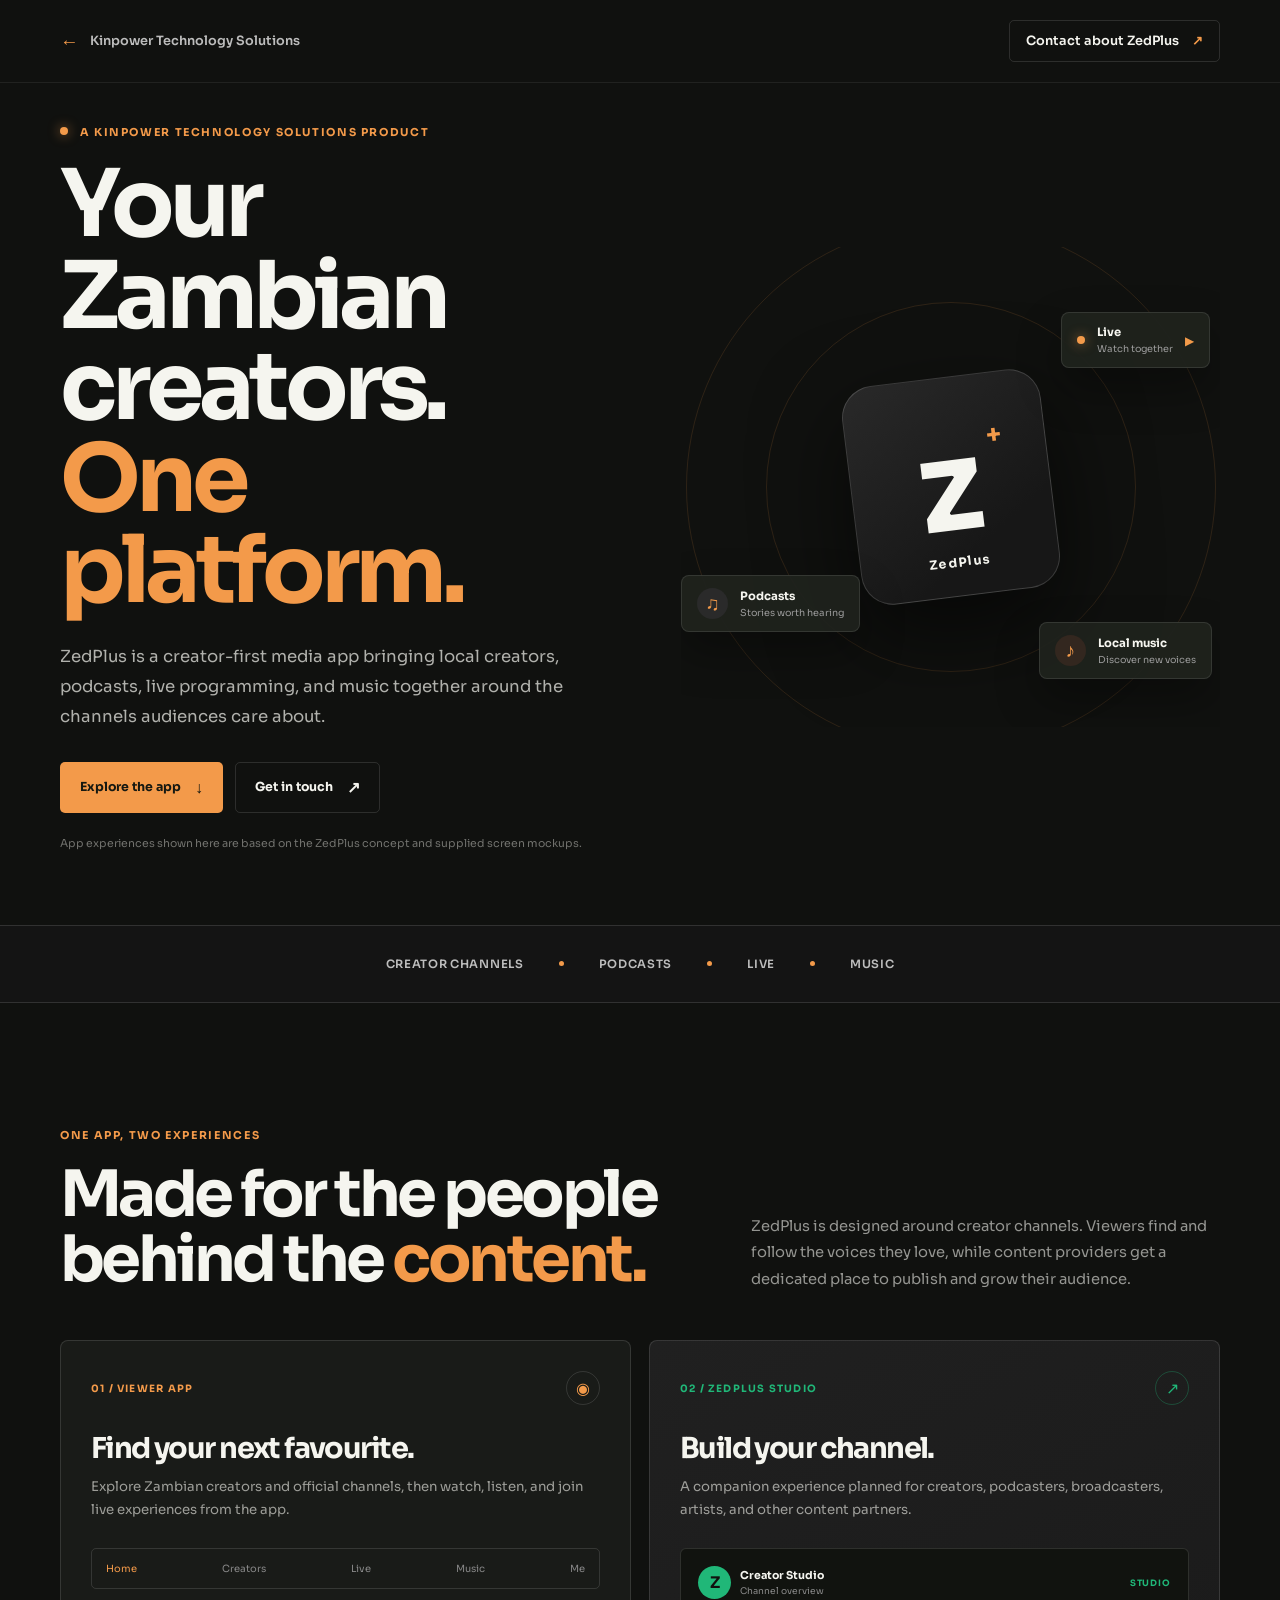
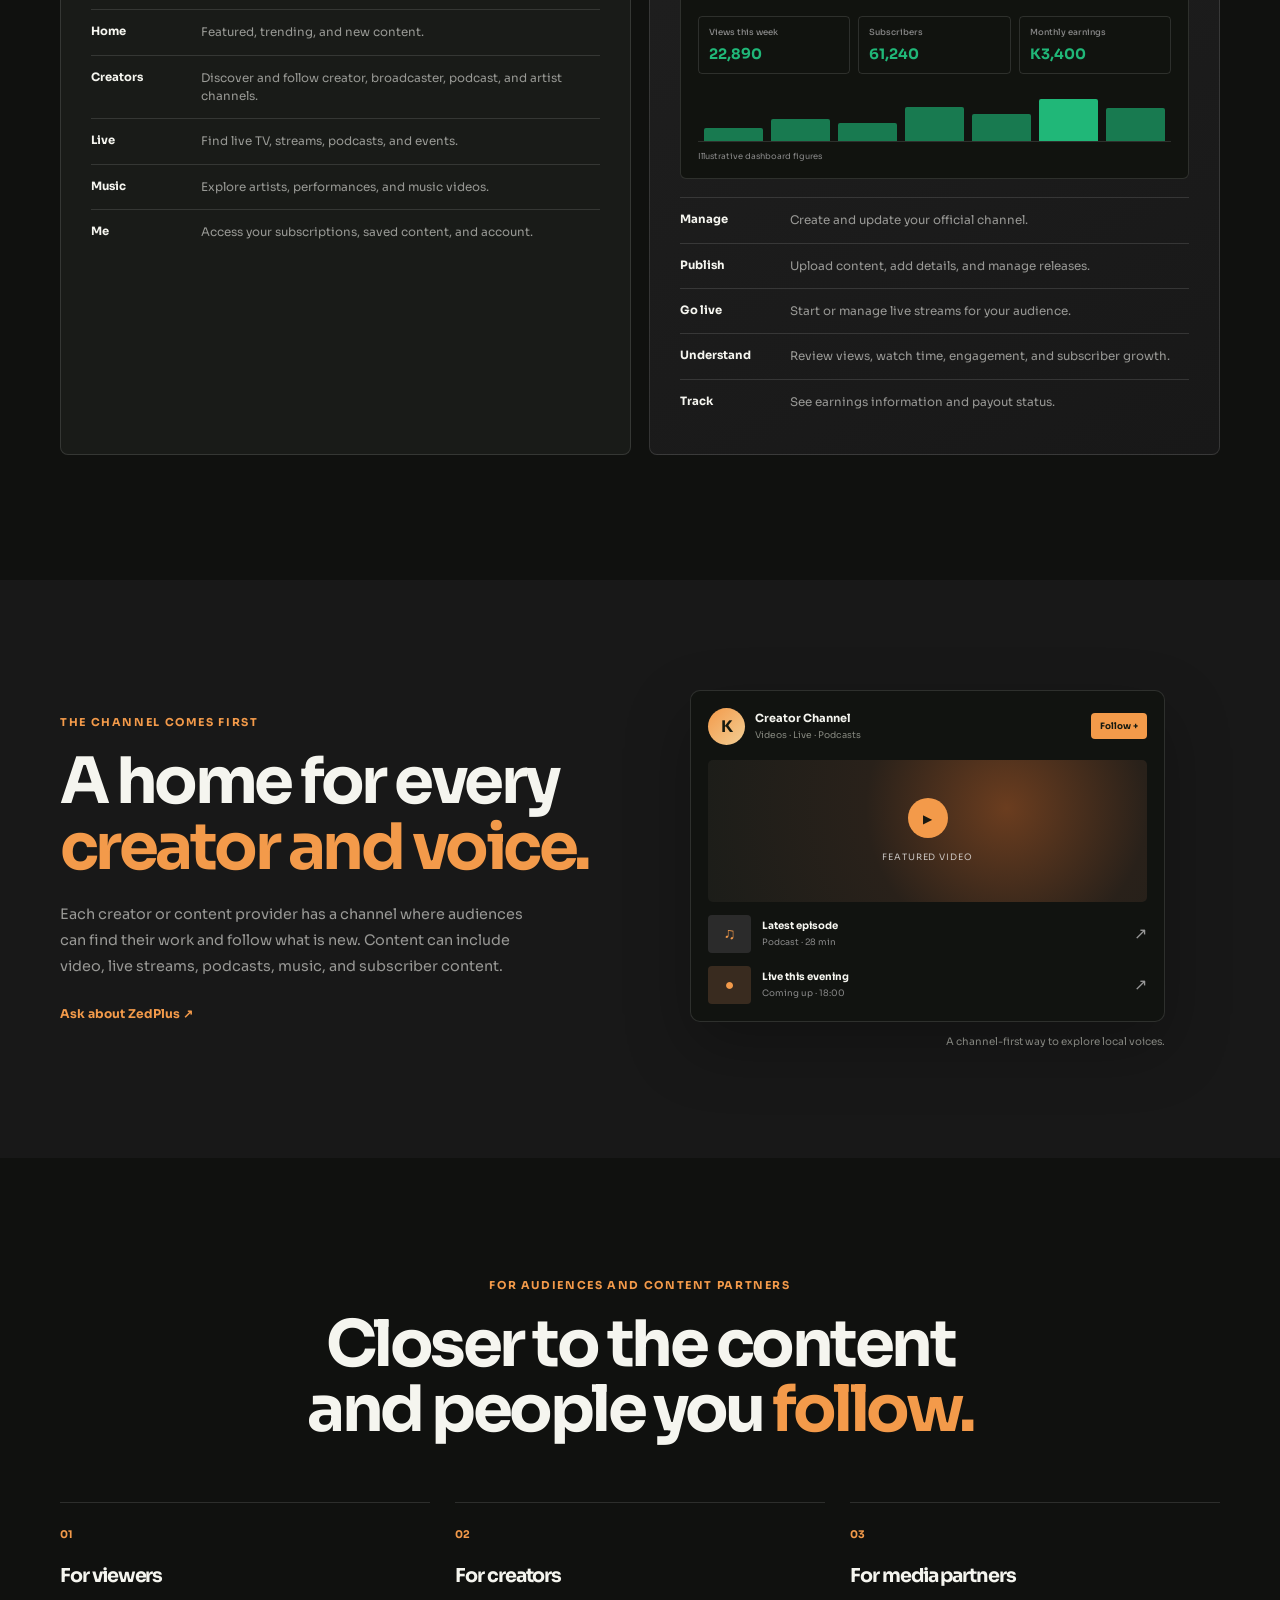
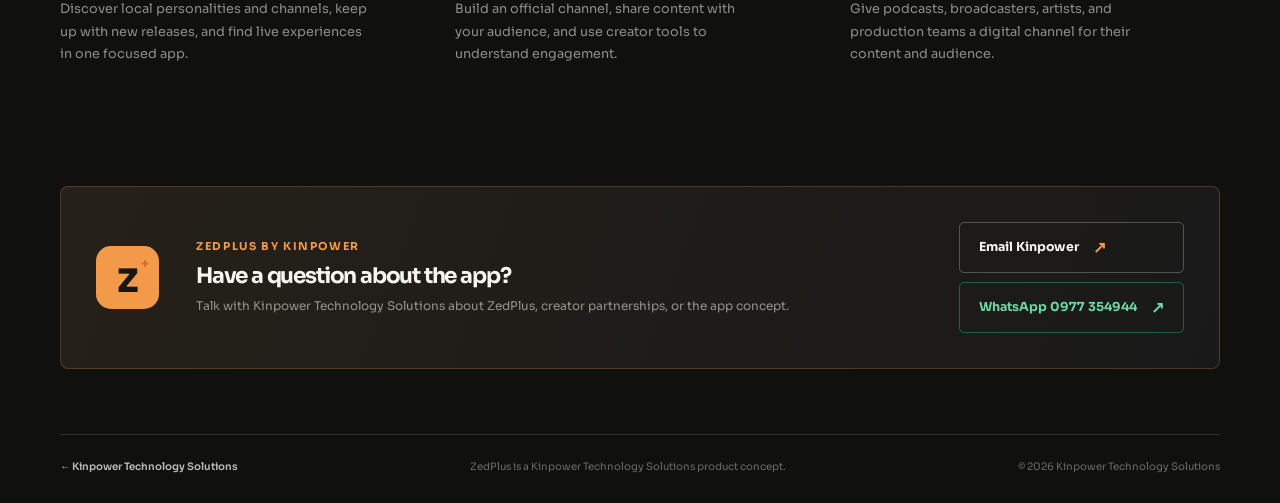
==== zedplus.html @ 451743bd "Use Sora font across website" ====
<!DOCTYPE html>
<html lang="en">
<head>
  <meta charset="UTF-8">
  <meta name="viewport" content="width=device-width, initial-scale=1.0">
  <meta name="description" content="Discover the ZedPlus app concept from Kinpower Technology Solutions: a creator-first home for Zambian channels, podcasts, live programming, and music.">
  <meta name="theme-color" content="#10110f">
  <title>ZedPlus App | Kinpower Technology Solutions</title>
  <link rel="preconnect" href="https://fonts.googleapis.com">
  <link rel="preconnect" href="https://fonts.gstatic.com" crossorigin>
  <link href="https://fonts.googleapis.com/css2?family=Sora:wght@400;500;600;700&display=swap" rel="stylesheet">
  <link rel="stylesheet" href="zedplus.css">
</head>
<body>
  <header class="app-header">
    <nav class="app-nav" aria-label="Main navigation">
      <a class="kinpower-link" href="index.html"><span class="back-arrow" aria-hidden="true">←</span> Kinpower Technology Solutions</a>
      <a class="nav-contact" href="mailto:sales@kinpower.co.zm?subject=ZedPlus%20App%20enquiry">Contact about ZedPlus <span aria-hidden="true">↗</span></a>
    </nav>
  </header>

  <main>
    <section class="app-hero" id="top">
      <div class="hero-copy">
        <p class="eyebrow"><span class="live-dot"></span> A Kinpower Technology Solutions product</p>
        <h1>Your Zambian creators.<br><em>One platform.</em></h1>
        <p class="hero-intro">ZedPlus is a creator-first media app bringing local creators, podcasts, live programming, and music together around the channels audiences care about.</p>
        <div class="hero-buttons">
          <a class="button button-primary" href="#the-app">Explore the app <span aria-hidden="true">↓</span></a>
          <a class="button button-outline" href="mailto:sales@kinpower.co.zm?subject=ZedPlus%20App%20enquiry">Get in touch <span aria-hidden="true">↗</span></a>
        </div>
        <p class="concept-note">App experiences shown here are based on the ZedPlus concept and supplied screen mockups.</p>
      </div>
      <div class="hero-art" aria-label="ZedPlus app concept preview">
        <div class="orbit orbit-one"></div><div class="orbit orbit-two"></div>
        <div class="app-tile"><span class="tile-z">z</span><span class="tile-plus">+</span><span class="tile-name">ZedPlus</span></div>
        <div class="float-card float-live"><span class="live-dot"></span><div><strong>Live</strong><small>Watch together</small></div><span class="play-icon">▶</span></div>
        <div class="float-card float-podcast"><span class="sound-icon">♫</span><div><strong>Podcasts</strong><small>Stories worth hearing</small></div></div>
        <div class="float-card float-music"><span class="music-icon">♪</span><div><strong>Local music</strong><small>Discover new voices</small></div></div>
      </div>
    </section>

    <section class="content-strip" aria-label="ZedPlus content focus">
      <div class="content-strip-inner"><span>Creator channels</span><i></i><span>Podcasts</span><i></i><span>Live</span><i></i><span>Music</span></div>
    </section>

    <section class="app-section" id="the-app">
      <div class="section-heading">
        <div><p class="eyebrow">One app, two experiences</p><h2>Made for the people<br>behind the <em>content.</em></h2></div>
        <p>ZedPlus is designed around creator channels. Viewers find and follow the voices they love, while content providers get a dedicated place to publish and grow their audience.</p>
      </div>
      <div class="experience-grid">
        <article class="experience-card viewer-card">
          <div class="card-top"><span class="card-kicker">01 / VIEWER APP</span><span class="card-symbol">◉</span></div>
          <h3>Find your next favourite.</h3>
          <p>Explore Zambian creators and official channels, then watch, listen, and join live experiences from the app.</p>
          <div class="mini-nav"><span class="active">Home</span><span>Creators</span><span>Live</span><span>Music</span><span>Me</span></div>
          <ul class="feature-list">
            <li><strong>Home</strong><span>Featured, trending, and new content.</span></li>
            <li><strong>Creators</strong><span>Discover and follow creator, broadcaster, podcast, and artist channels.</span></li>
            <li><strong>Live</strong><span>Find live TV, streams, podcasts, and events.</span></li>
            <li><strong>Music</strong><span>Explore artists, performances, and music videos.</span></li>
            <li><strong>Me</strong><span>Access your subscriptions, saved content, and account.</span></li>
          </ul>
        </article>
        <article class="experience-card studio-card">
          <div class="card-top"><span class="card-kicker">02 / ZEDPLUS STUDIO</span><span class="card-symbol">↗</span></div>
          <h3>Build your channel.</h3>
          <p>A companion experience planned for creators, podcasters, broadcasters, artists, and other content partners.</p>
          <div class="studio-preview"><div class="preview-top"><span class="preview-avatar">Z</span><span><b>Creator Studio</b><small>Channel overview</small></span><span class="preview-live">STUDIO</span></div><div class="preview-stats"><span><b>Views this week</b><strong>22,890</strong></span><span><b>Subscribers</b><strong>61,240</strong></span><span><b>Monthly earnings</b><strong>K3,400</strong></span></div><div class="preview-bars" aria-label="Illustrative recent channel activity"><i></i><i></i><i></i><i></i><i></i><i></i><i></i></div><small class="preview-note">Illustrative dashboard figures</small></div>
          <ul class="feature-list">
            <li><strong>Manage</strong><span>Create and update your official channel.</span></li>
            <li><strong>Publish</strong><span>Upload content, add details, and manage releases.</span></li>
            <li><strong>Go live</strong><span>Start or manage live streams for your audience.</span></li>
            <li><strong>Understand</strong><span>Review views, watch time, engagement, and subscriber growth.</span></li>
            <li><strong>Track</strong><span>See earnings information and payout status.</span></li>
          </ul>
        </article>
      </div>
    </section>

    <section class="channel-section">
      <div class="channel-copy"><p class="eyebrow">The channel comes first</p><h2>A home for every<br><em>creator and voice.</em></h2><p>Each creator or content provider has a channel where audiences can find their work and follow what is new. Content can include video, live streams, podcasts, music, and subscriber content.</p><a href="mailto:sales@kinpower.co.zm?subject=ZedPlus%20creator%20enquiry" class="inline-link">Ask about ZedPlus <span aria-hidden="true">↗</span></a></div>
      <div class="channel-stack" aria-label="Example content in a creator channel">
        <div class="channel-window"><div class="window-header"><span class="window-avatar">K</span><span><b>Creator Channel</b><small>Videos · Live · Podcasts</small></span><span class="follow-chip">Follow +</span></div><div class="window-feature"><span class="feature-play">▶</span><span>FEATURED VIDEO</span></div><div class="window-row"><i class="row-thumb thumb-one">♫</i><span><b>Latest episode</b><small>Podcast · 28 min</small></span><span class="row-arrow">↗</span></div><div class="window-row"><i class="row-thumb thumb-two">●</i><span><b>Live this evening</b><small>Coming up · 18:00</small></span><span class="row-arrow">↗</span></div></div>
        <div class="channel-caption">A channel-first way to explore local voices.</div>
      </div>
    </section>

    <section class="app-audience">
      <p class="eyebrow">For audiences and content partners</p>
      <h2>Closer to the content<br>and people you <em>follow.</em></h2>
      <div class="audience-grid"><div><span>01</span><h3>For viewers</h3><p>Discover local personalities and channels, keep up with new releases, and find live experiences in one focused app.</p></div><div><span>02</span><h3>For creators</h3><p>Build an official channel, share content with your audience, and use creator tools to understand engagement.</p></div><div><span>03</span><h3>For media partners</h3><p>Give podcasts, broadcasters, artists, and production teams a digital channel for their content and audience.</p></div></div>
    </section>

    <section class="app-cta" id="contact">
      <div class="cta-mark" aria-hidden="true">z<span>+</span></div><div><p class="eyebrow">ZedPlus by Kinpower</p><h2>Have a question about the app?</h2><p>Talk with Kinpower Technology Solutions about ZedPlus, creator partnerships, or the app concept.</p></div><div class="cta-actions"><a class="button button-dark" href="mailto:sales@kinpower.co.zm?subject=ZedPlus%20App%20enquiry">Email Kinpower <span aria-hidden="true">↗</span></a><a class="button button-whatsapp" href="https://wa.me/260977354944?text=Hello%20Kinpower%2C%20I%27d%20like%20to%20enquire%20about%20ZedPlus." target="_blank" rel="noopener noreferrer">WhatsApp 0977 354944 <span aria-hidden="true">↗</span></a></div>
    </section>
  </main>

  <footer class="app-footer"><a href="index.html">← Kinpower Technology Solutions</a><span>ZedPlus is a Kinpower Technology Solutions product concept.</span><span>© 2026 Kinpower Technology Solutions</span></footer>
</body>
</html>
---- zedplus.css ----
:root{--bg:#10110f;--panel:#191b18;--panel-light:#20231f;--ink:#f5f5ef;--muted:#aaada1;--lime:#f39a4a;--orange:#f39a4a;--studio:#20b778;--line:rgba(255,255,255,.12);--font:'Sora',sans-serif;--display:'Sora',sans-serif}
*{box-sizing:border-box}html{scroll-behavior:smooth}body{margin:0;color:var(--ink);background:var(--bg);font-family:var(--font);-webkit-font-smoothing:antialiased}a{color:inherit;text-decoration:none}.app-header{position:absolute;z-index:5;top:0;width:100%;border-bottom:1px solid rgba(255,255,255,.07)}.app-nav{width:min(1160px,calc(100% - 48px));height:82px;margin:auto;display:flex;align-items:center;justify-content:space-between}.kinpower-link,.nav-contact{font-family:var(--display);font-size:.8rem;font-weight:600}.kinpower-link{display:flex;align-items:center;gap:12px;color:rgba(255,255,255,.72)}.back-arrow{color:var(--lime);font-size:1.15rem}.nav-contact{padding:12px 16px;border:1px solid var(--line);border-radius:5px}.nav-contact span{margin-left:10px;color:var(--lime)}.app-hero{position:relative;display:grid;grid-template-columns:1.02fr .98fr;align-items:center;gap:60px;width:min(1160px,calc(100% - 48px));min-height:750px;margin:auto;padding:125px 0 75px}.hero-copy{position:relative;z-index:1}.eyebrow{margin:0 0 20px;color:var(--lime);font-family:var(--display);font-size:.68rem;font-weight:700;letter-spacing:.15em;text-transform:uppercase}.live-dot{display:inline-block;width:8px;height:8px;margin:0 8px 1px 0;border-radius:50%;background:var(--orange);box-shadow:0 0 12px rgba(243,154,74,.65)}h1,h2,h3,p{margin-top:0}h1,h2,h3{font-family:var(--display);letter-spacing:-.055em}h1{margin-bottom:25px;font-size:clamp(3.4rem,7.3vw,6.5rem);line-height:.98}h1 em,h2 em{color:var(--lime);font-style:normal}.hero-intro{max-width:530px;margin-bottom:30px;color:rgba(245,245,239,.7);font-size:1.04rem;line-height:1.8}.hero-buttons{display:flex;flex-wrap:wrap;gap:12px}.button{display:inline-flex;align-items:center;gap:14px;padding:14px 19px;border:1px solid transparent;border-radius:5px;font-family:var(--display);font-size:.78rem;font-weight:700}.button-primary{color:#151811;background:var(--lime)}.button-outline{border-color:var(--line);color:var(--ink)}.button span{font-size:1rem}.concept-note{margin:23px 0 0;color:rgba(245,245,239,.42);font-size:.68rem}.hero-art{position:relative;display:grid;min-height:480px;place-items:center;overflow:hidden}.orbit{position:absolute;top:50%;left:50%;border:1px solid rgba(243,154,74,.13);border-radius:50%;transform:translate(-50%,-50%)}.orbit-one{width:370px;height:370px}.orbit-two{width:530px;height:530px}.app-tile{position:relative;display:grid;width:200px;height:220px;place-items:center;border:1px solid rgba(255,255,255,.15);border-radius:32px;background:linear-gradient(145deg,#292929,#171717 72%);box-shadow:0 35px 90px #0009;transform:rotate(-7deg)}.tile-z{font-family:var(--display);font-size:8rem;font-weight:700;line-height:1}.tile-plus{position:absolute;top:46px;right:43px;color:var(--orange);font-family:var(--display);font-size:1.6rem;font-weight:700}.tile-name{position:absolute;bottom:25px;font-family:var(--display);font-size:.78rem;font-weight:700;letter-spacing:.12em}.float-card{position:absolute;display:flex;align-items:center;gap:12px;padding:12px 15px;border:1px solid rgba(255,255,255,.1);border-radius:8px;background:rgba(31,34,29,.94);box-shadow:0 20px 45px #0005}.float-card strong,.float-card small{display:block}.float-card strong{font-family:var(--display);font-size:.72rem}.float-card small{margin-top:4px;color:#999;font-size:.6rem}.float-live{top:65px;right:10px}.float-live .live-dot{margin:0}.play-icon{color:var(--orange);font-size:.75rem}.float-podcast{bottom:95px;left:0}.float-music{right:8px;bottom:48px}.sound-icon,.music-icon{display:grid;width:31px;height:31px;place-items:center;border-radius:50%;color:var(--lime);background:#2a2a2a;font-size:1.2rem}.music-icon{color:var(--orange);background:#33271f}.content-strip{border-top:1px solid var(--line);border-bottom:1px solid var(--line);background:#141414}.content-strip-inner{display:flex;align-items:center;justify-content:center;gap:35px;width:min(1160px,calc(100% - 48px));min-height:76px;margin:auto;color:rgba(255,255,255,.72);font-family:var(--display);font-size:.72rem;font-weight:600;letter-spacing:.06em;text-transform:uppercase}.content-strip i{width:5px;height:5px;border-radius:50%;background:var(--orange)}.app-section{width:min(1160px,calc(100% - 48px));margin:auto;padding:125px 0}.section-heading{display:grid;grid-template-columns:1fr .75fr;align-items:end;gap:65px;margin-bottom:48px}.section-heading h2,.channel-copy h2,.app-audience h2{margin:0;font-size:clamp(2.5rem,5vw,4.3rem);line-height:1.02}.section-heading>p{max-width:470px;margin:0;color:rgba(245,245,239,.58);font-size:.92rem;line-height:1.8}.experience-grid{display:grid;grid-template-columns:1fr 1fr;gap:18px}.experience-card{padding:30px;border:1px solid var(--line);border-radius:8px;background:var(--panel)}.studio-card{background:linear-gradient(150deg,#202020,#181818)}.card-top{display:flex;align-items:center;justify-content:space-between}.card-kicker{color:var(--lime);font-family:var(--display);font-size:.63rem;font-weight:700;letter-spacing:.12em}.card-symbol{display:grid;width:34px;height:34px;place-items:center;border:1px solid var(--line);border-radius:50%;color:var(--orange);font-size:1rem}.experience-card h3{margin:25px 0 10px;font-size:1.8rem}.experience-card>p{min-height:50px;margin:0 0 22px;color:rgba(245,245,239,.6);font-size:.83rem;line-height:1.7}.mini-nav{display:flex;justify-content:space-between;gap:8px;margin:0 0 20px;padding:13px 14px;border:1px solid var(--line);border-radius:5px;color:#888;font-family:var(--display);font-size:.62rem}.mini-nav .active{color:var(--orange)}.feature-list{display:grid;gap:0;margin:0;padding:0;list-style:none}.feature-list li{display:grid;grid-template-columns:95px 1fr;gap:15px;padding:13px 0;border-top:1px solid var(--line);font-size:.74rem;line-height:1.55}.feature-list strong{font-family:var(--display);font-size:.72rem}.feature-list span{color:rgba(245,245,239,.58)}.studio-preview{margin:0 0 18px;padding:17px;border:1px solid var(--line);border-radius:6px;background:#11130f}.preview-top{display:flex;align-items:center;gap:9px}.preview-avatar{display:grid;width:33px;height:33px;place-items:center;border-radius:50%;color:#161a10;background:var(--lime);font-family:var(--display);font-weight:700}.preview-top b,.preview-top small{display:block}.preview-top b{font-family:var(--display);font-size:.68rem}.preview-top small{margin-top:3px;color:#888;font-size:.57rem}.preview-live{margin-left:auto;color:var(--lime);font-size:.55rem;font-weight:700;letter-spacing:.1em}.preview-stats{display:grid;grid-template-columns:repeat(3,1fr);gap:8px;margin-top:17px}.preview-stats span{display:grid;gap:8px;padding:10px;border:1px solid var(--line);border-radius:4px}.preview-stats b{color:#888;font-size:.53rem;font-weight:500}.preview-stats strong{color:var(--lime);font-family:var(--display);font-size:.9rem}.preview-bars{display:flex;align-items:end;gap:8px;height:54px;margin-top:14px;padding:0 6px;border-bottom:1px solid var(--line)}.preview-bars i{flex:1;height:25%;border-radius:2px 2px 0 0;background:#648c30}.preview-bars i:nth-child(2){height:42%}.preview-bars i:nth-child(3){height:35%}.preview-bars i:nth-child(4){height:65%}.preview-bars i:nth-child(5){height:51%}.preview-bars i:nth-child(6){height:80%;background:var(--lime)}.preview-bars i:nth-child(7){height:62%}.studio-card .card-kicker,.studio-card .card-symbol,.studio-card .preview-live,.studio-card .preview-stats strong{color:var(--studio)}.studio-card .card-symbol{border-color:rgba(32,183,120,.3)}.studio-card .feature-list li::before{color:var(--studio)}.studio-card .preview-avatar{color:#10110f;background:var(--studio)}.studio-card .preview-bars i{background:#187a50}.studio-card .preview-bars i:nth-child(6){background:var(--studio)}.channel-section{display:grid;grid-template-columns:1fr 1fr;align-items:center;gap:100px;padding:110px max(24px,calc((100% - 1160px)/2));background:#181818}.channel-copy>p:not(.eyebrow){max-width:480px;margin:22px 0;color:rgba(245,245,239,.58);font-size:.9rem;line-height:1.8}.inline-link{color:var(--lime);font-family:var(--display);font-size:.76rem;font-weight:700}.channel-stack{max-width:475px}.channel-window{padding:17px;border:1px solid var(--line);border-radius:10px;background:#111310;box-shadow:0 25px 65px #0004}.window-header{display:flex;align-items:center;gap:10px;padding-bottom:15px}.window-avatar{display:grid;width:37px;height:37px;place-items:center;border-radius:50%;color:#161a10;background:linear-gradient(135deg,var(--orange),#f2ce94);font-family:var(--display);font-weight:700}.window-header b,.window-header small{display:block}.window-header b{font-family:var(--display);font-size:.7rem}.window-header small{margin-top:4px;color:#85877e;font-size:.57rem}.follow-chip{margin-left:auto;padding:7px 9px;border-radius:4px;color:#161a10;background:var(--lime);font-family:var(--display);font-size:.55rem;font-weight:700}.window-feature{display:flex;height:142px;flex-direction:column;align-items:center;justify-content:center;gap:13px;border-radius:5px;color:rgba(255,255,255,.72);background:radial-gradient(circle at 68% 34%,#6b3d1f,#29211a 45%,#1c1d19);font-size:.55rem;letter-spacing:.1em}.feature-play{display:grid;width:40px;height:40px;place-items:center;border-radius:50%;color:#171811;background:var(--orange);font-size:.75rem}.window-row{display:flex;align-items:center;gap:11px;padding:13px 0 0}.row-thumb{display:grid;width:43px;height:38px;place-items:center;border-radius:4px;color:var(--lime);background:#2b2b2b;font-style:normal}.thumb-two{color:var(--orange);background:#392b1f}.window-row b,.window-row small{display:block}.window-row b{font-family:var(--display);font-size:.63rem}.window-row small{margin-top:4px;color:#888;font-size:.55rem}.row-arrow{margin-left:auto;color:#999}.channel-caption{margin-top:13px;color:#83847e;font-size:.64rem;text-align:right}.app-audience{width:min(1160px,calc(100% - 48px));margin:auto;padding:120px 0}.app-audience>.eyebrow,.app-audience>h2{text-align:center}.audience-grid{display:grid;grid-template-columns:repeat(3,1fr);gap:25px;margin-top:60px}.audience-grid>div{padding-top:19px;border-top:1px solid var(--line)}.audience-grid>div>span{color:var(--orange);font-family:var(--display);font-size:.66rem;font-weight:700}.audience-grid h3{margin:20px 0 10px;font-size:1.2rem}.audience-grid p{max-width:310px;margin:0;color:rgba(245,245,239,.55);font-size:.8rem;line-height:1.75}.app-cta{display:grid;grid-template-columns:75px 1fr auto;align-items:center;gap:25px;width:min(1160px,calc(100% - 48px));margin:0 auto 65px;padding:35px;border:1px solid rgba(243,154,74,.23);border-radius:8px;background:linear-gradient(110deg,#252019,#191919)}.cta-mark{position:relative;display:grid;width:63px;height:63px;place-items:center;border-radius:15px;color:#151811;background:var(--lime);font-family:var(--display);font-size:2.7rem;font-weight:700}.cta-mark span{position:absolute;top:9px;right:10px;color:#d76c29;font-size:.82rem}.app-cta .eyebrow{margin-bottom:9px}.app-cta h2{margin-bottom:7px;font-size:1.35rem}.app-cta p:not(.eyebrow){margin:0;color:rgba(245,245,239,.55);font-size:.75rem;line-height:1.6}.button-dark{color:var(--ink);border-color:rgba(255,255,255,.25);white-space:nowrap}.button-dark span{color:var(--lime)}.app-footer{display:flex;align-items:center;justify-content:space-between;gap:18px;width:min(1160px,calc(100% - 48px));margin:auto;padding:25px 0 30px;border-top:1px solid var(--line);color:rgba(245,245,239,.4);font-size:.64rem}.app-footer a{color:rgba(245,245,239,.75);font-family:var(--display);font-weight:600}
@media(max-width:850px){.app-hero{grid-template-columns:1fr;gap:5px;padding-top:135px}.hero-art{min-height:400px}.section-heading{grid-template-columns:1fr;gap:20px}.channel-section{grid-template-columns:1fr;gap:45px;padding:85px 24px}.experience-grid{grid-template-columns:1fr}.app-cta{grid-template-columns:65px 1fr}.cta-actions{grid-column:2;align-items:flex-start}.app-footer{flex-wrap:wrap}}
@media(max-width:560px){.app-nav{width:calc(100% - 32px);height:72px}.kinpower-link{font-size:.66rem}.nav-contact{padding:10px;font-size:.64rem}.app-hero,.app-section,.app-audience,.app-cta,.app-footer{width:calc(100% - 32px)}.app-hero{min-height:unset;padding:125px 0 45px}h1{font-size:clamp(3.2rem,15vw,4.7rem)}.hero-intro{font-size:.92rem}.hero-art{min-height:350px}.app-tile{width:165px;height:180px;border-radius:25px}.tile-z{font-size:6.5rem}.tile-plus{top:36px;right:35px}.orbit-one{width:280px;height:280px}.orbit-two{width:360px;height:360px}.float-live{top:35px;right:0}.float-podcast{bottom:74px;left:0}.float-music{right:0;bottom:35px}.content-strip-inner{width:calc(100% - 28px);gap:12px;min-height:67px;font-size:.55rem}.content-strip i{width:4px;height:4px}.app-section,.app-audience{padding:80px 0}.section-heading h2,.channel-copy h2,.app-audience h2{font-size:2.6rem}.experience-card{padding:22px}.experience-card h3{font-size:1.55rem}.feature-list li{grid-template-columns:77px 1fr;gap:9px;font-size:.68rem}.mini-nav{gap:5px;padding:11px 9px;font-size:.54rem}.audience-grid{grid-template-columns:1fr;gap:27px;margin-top:40px}.audience-grid p{max-width:none}.app-cta{grid-template-columns:1fr;padding:24px}.cta-actions{grid-column:1;align-items:stretch}.app-footer{flex-direction:column;align-items:flex-start}.concept-note{line-height:1.5}}
.preview-note{display:block;margin-top:9px;color:#888;font-size:.52rem;}
.cta-actions{display:flex;flex-direction:column;align-items:stretch;gap:9px}.button-whatsapp{border-color:rgba(32,183,120,.45);color:#69d7a4}.button-whatsapp span{color:inherit}
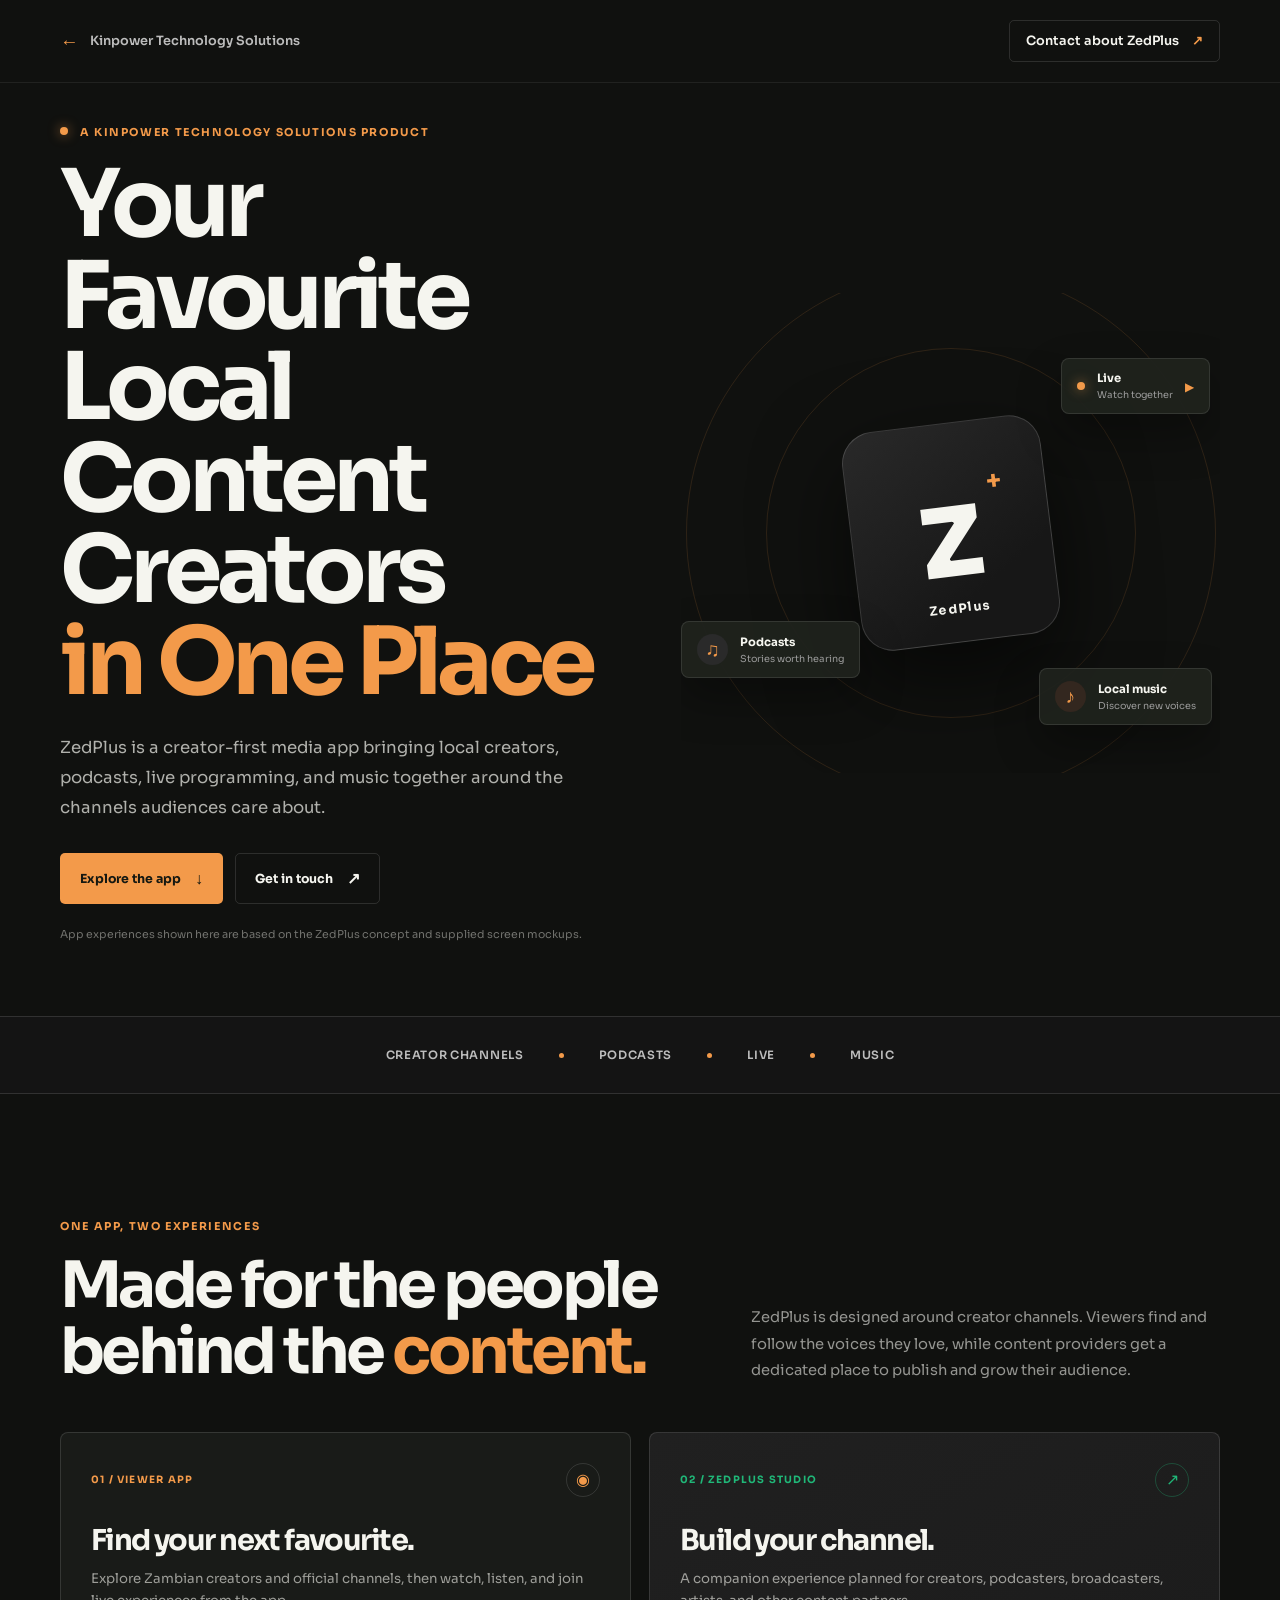
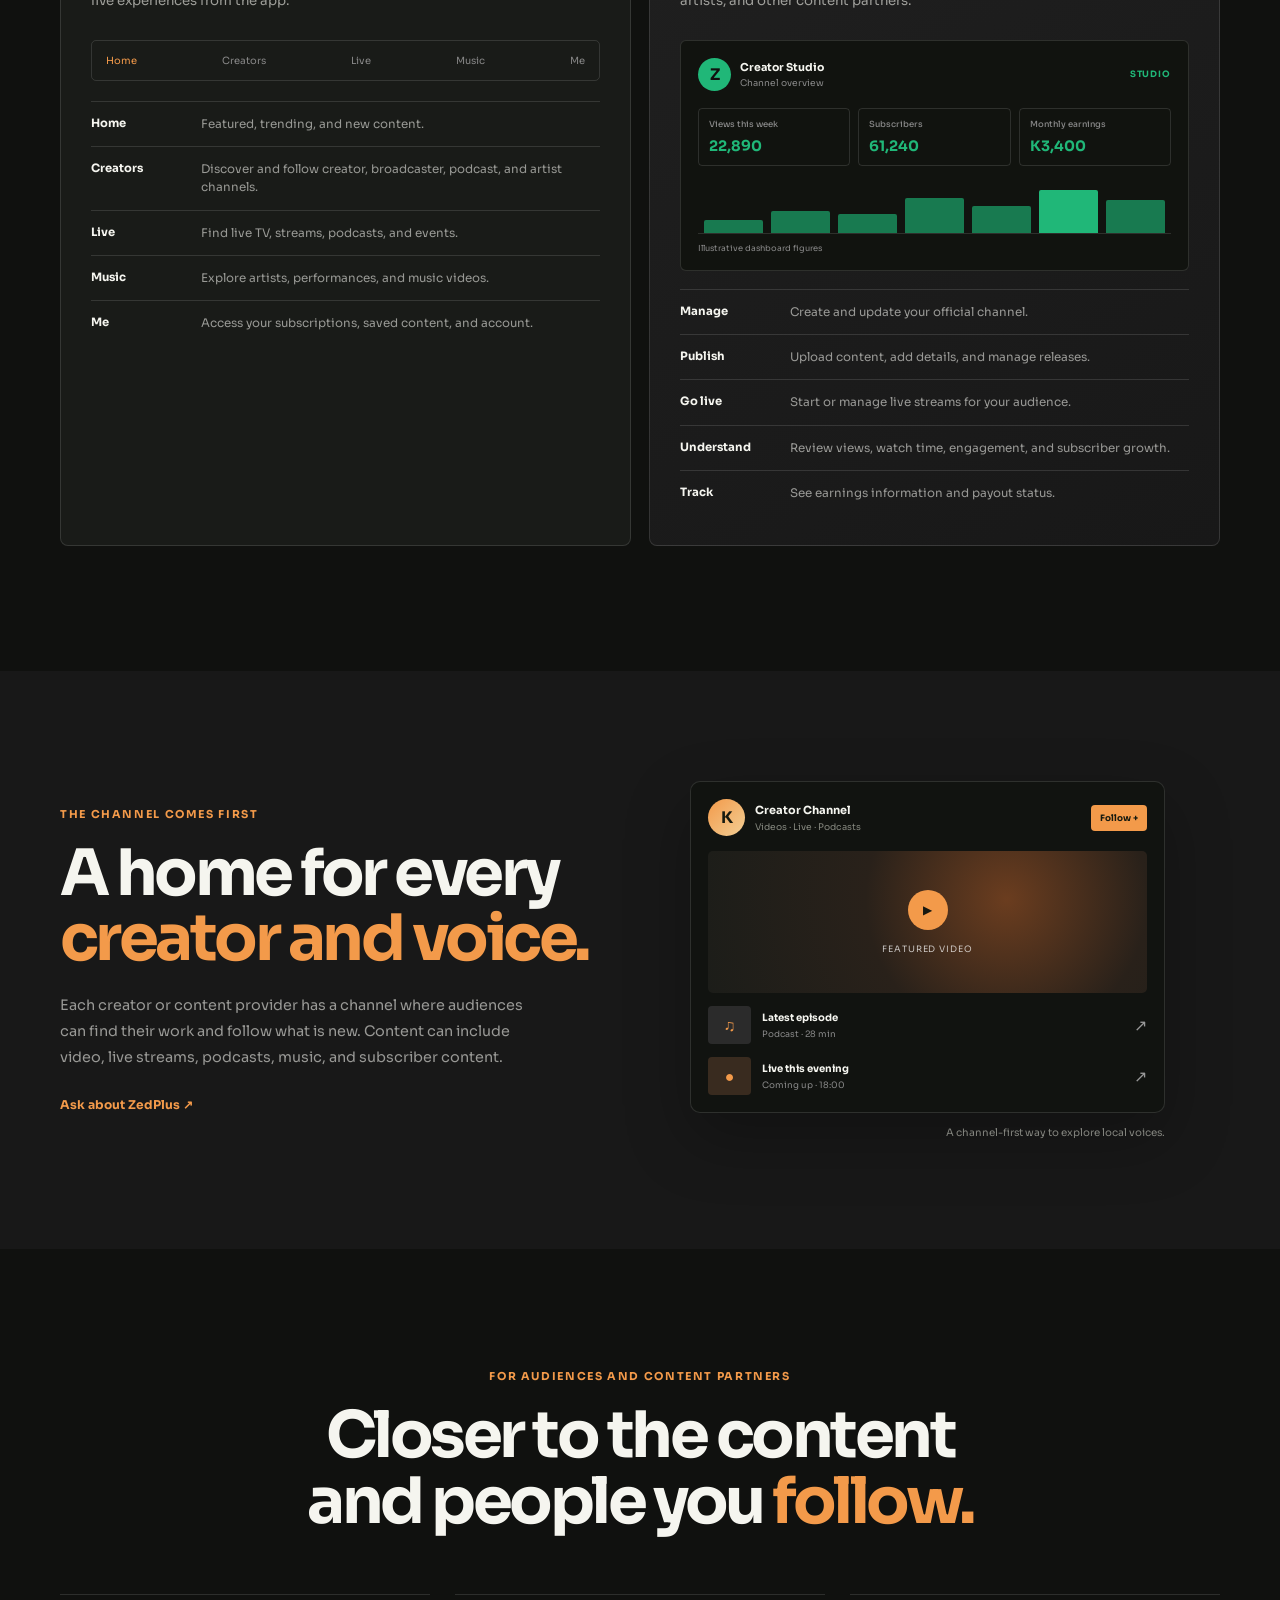
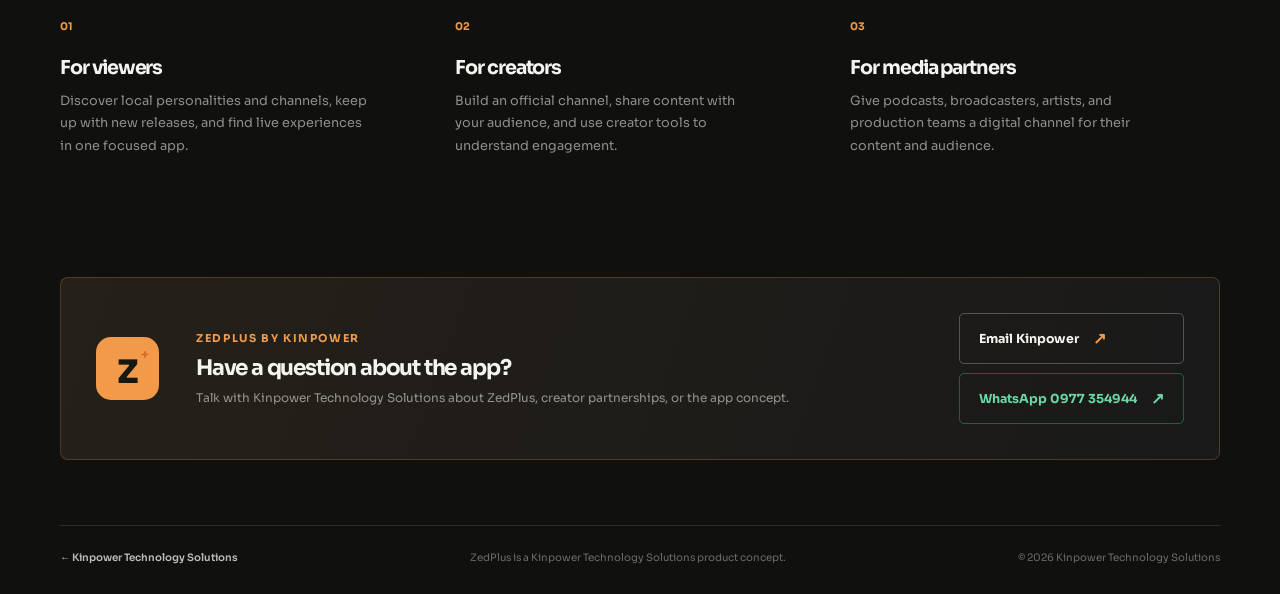
==== commit 2fc3c7a9: "Update ZedPlus hero headline" ====
--- a/zedplus.html
+++ b/zedplus.html
@@ -23,7 +23,7 @@
     <section class="app-hero" id="top">
       <div class="hero-copy">
         <p class="eyebrow"><span class="live-dot"></span> A Kinpower Technology Solutions product</p>
-        <h1>Your Zambian creators.<br><em>One platform.</em></h1>
+        <h1>Your Favourite<br>Local Content Creators<br><em>in One Place</em></h1>
         <p class="hero-intro">ZedPlus is a creator-first media app bringing local creators, podcasts, live programming, and music together around the channels audiences care about.</p>
         <div class="hero-buttons">
           <a class="button button-primary" href="#the-app">Explore the app <span aria-hidden="true">↓</span></a>
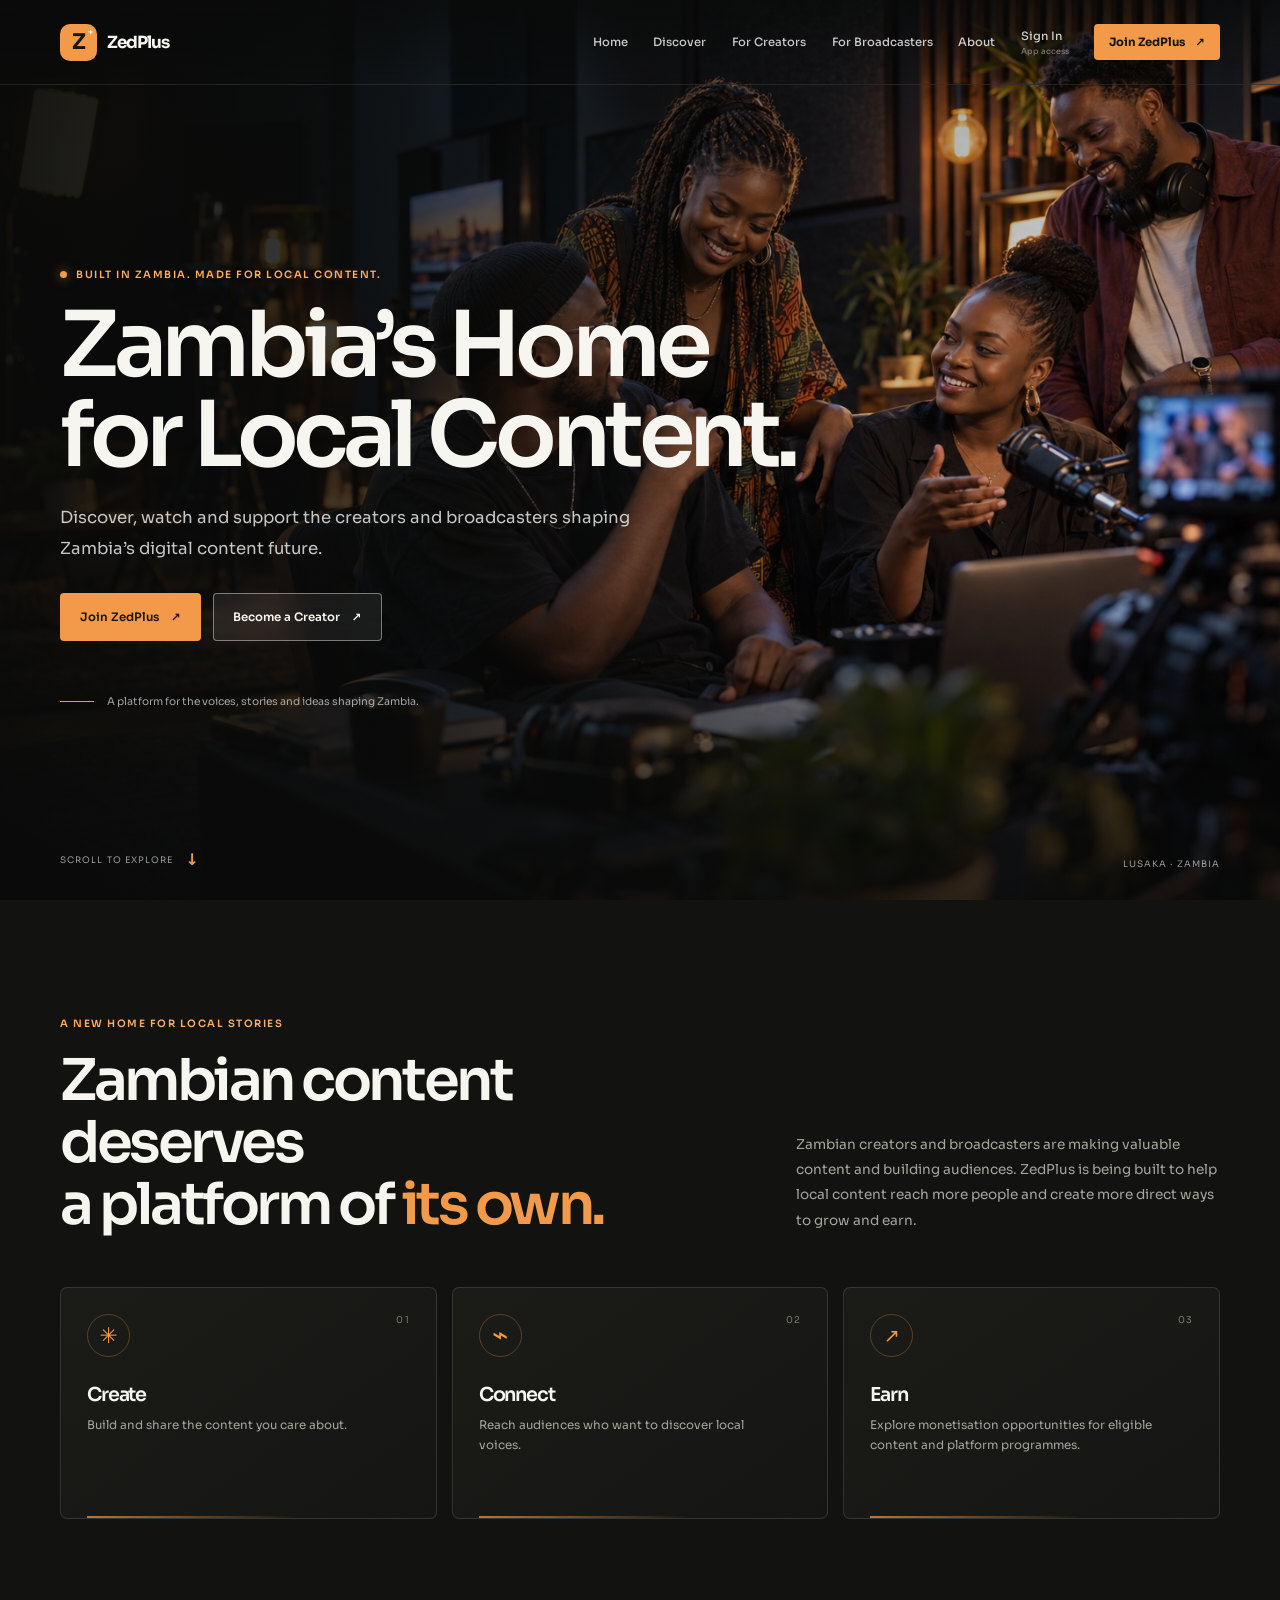
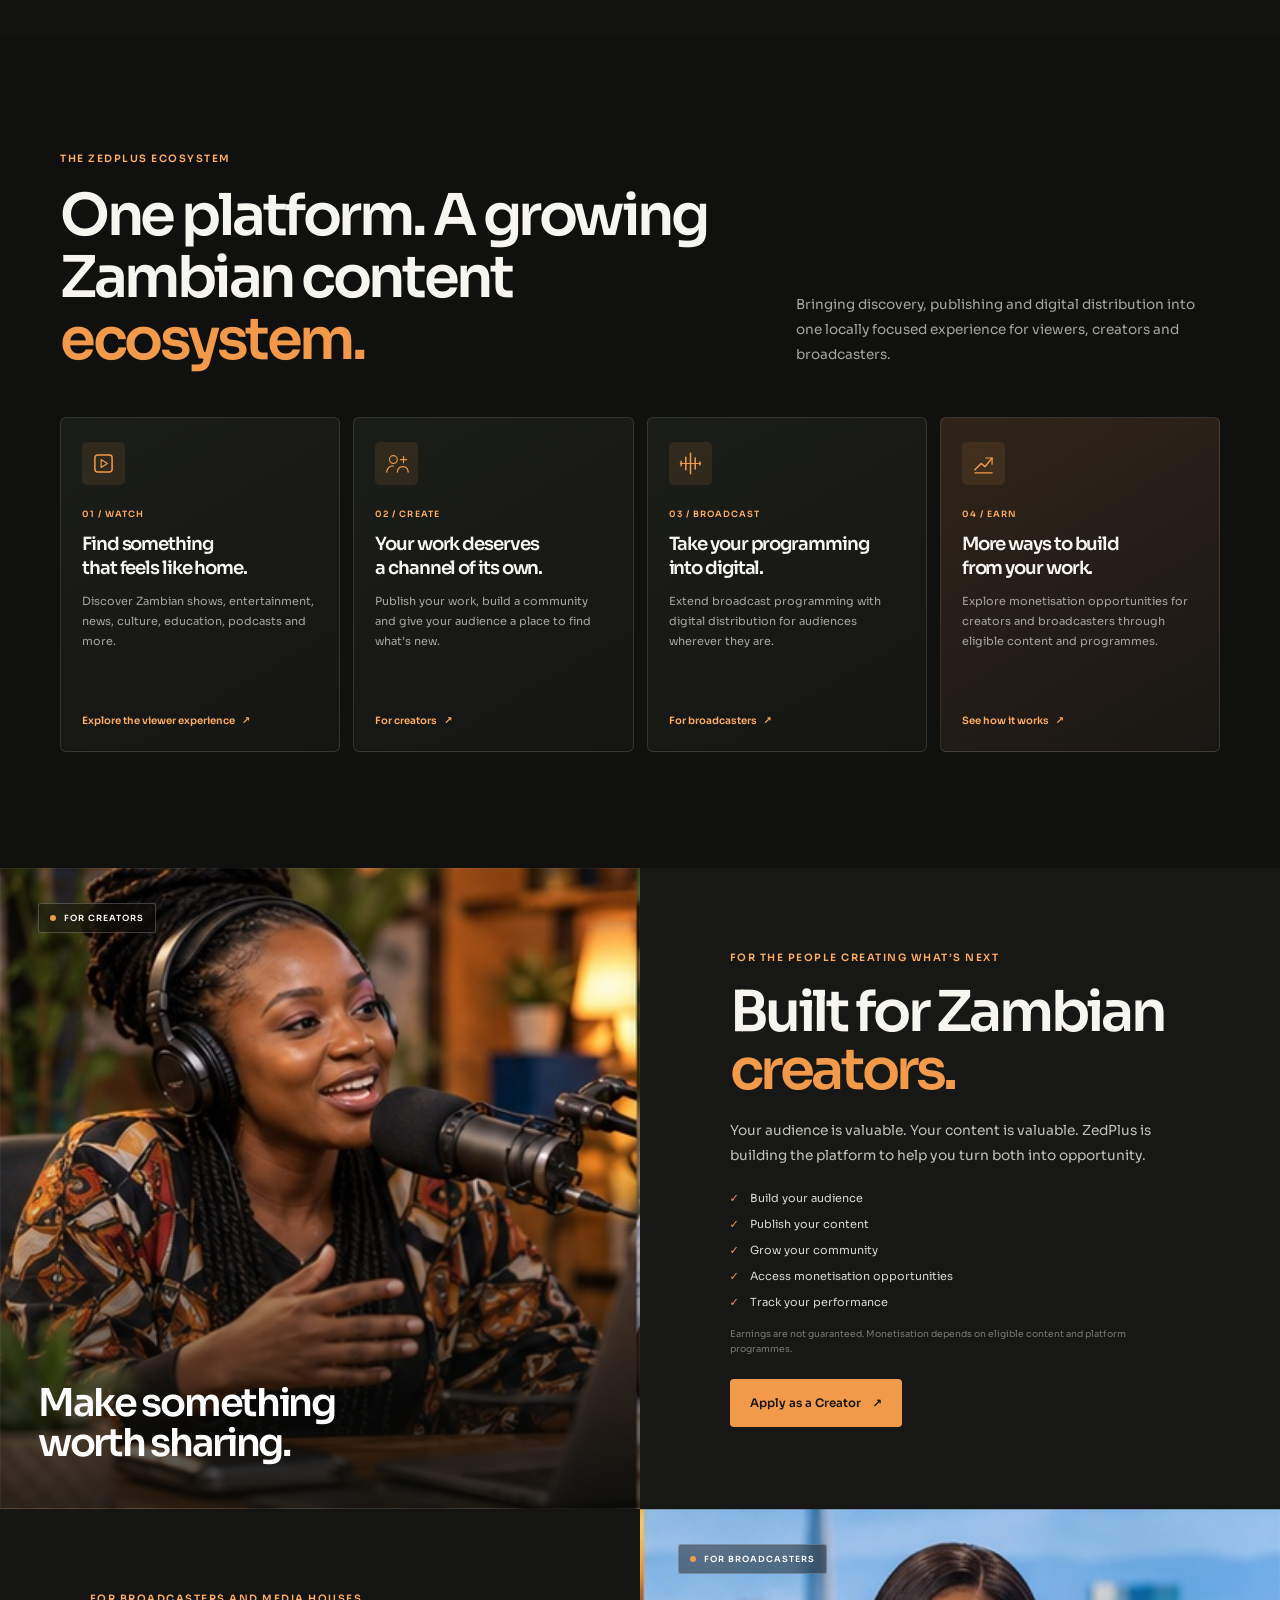
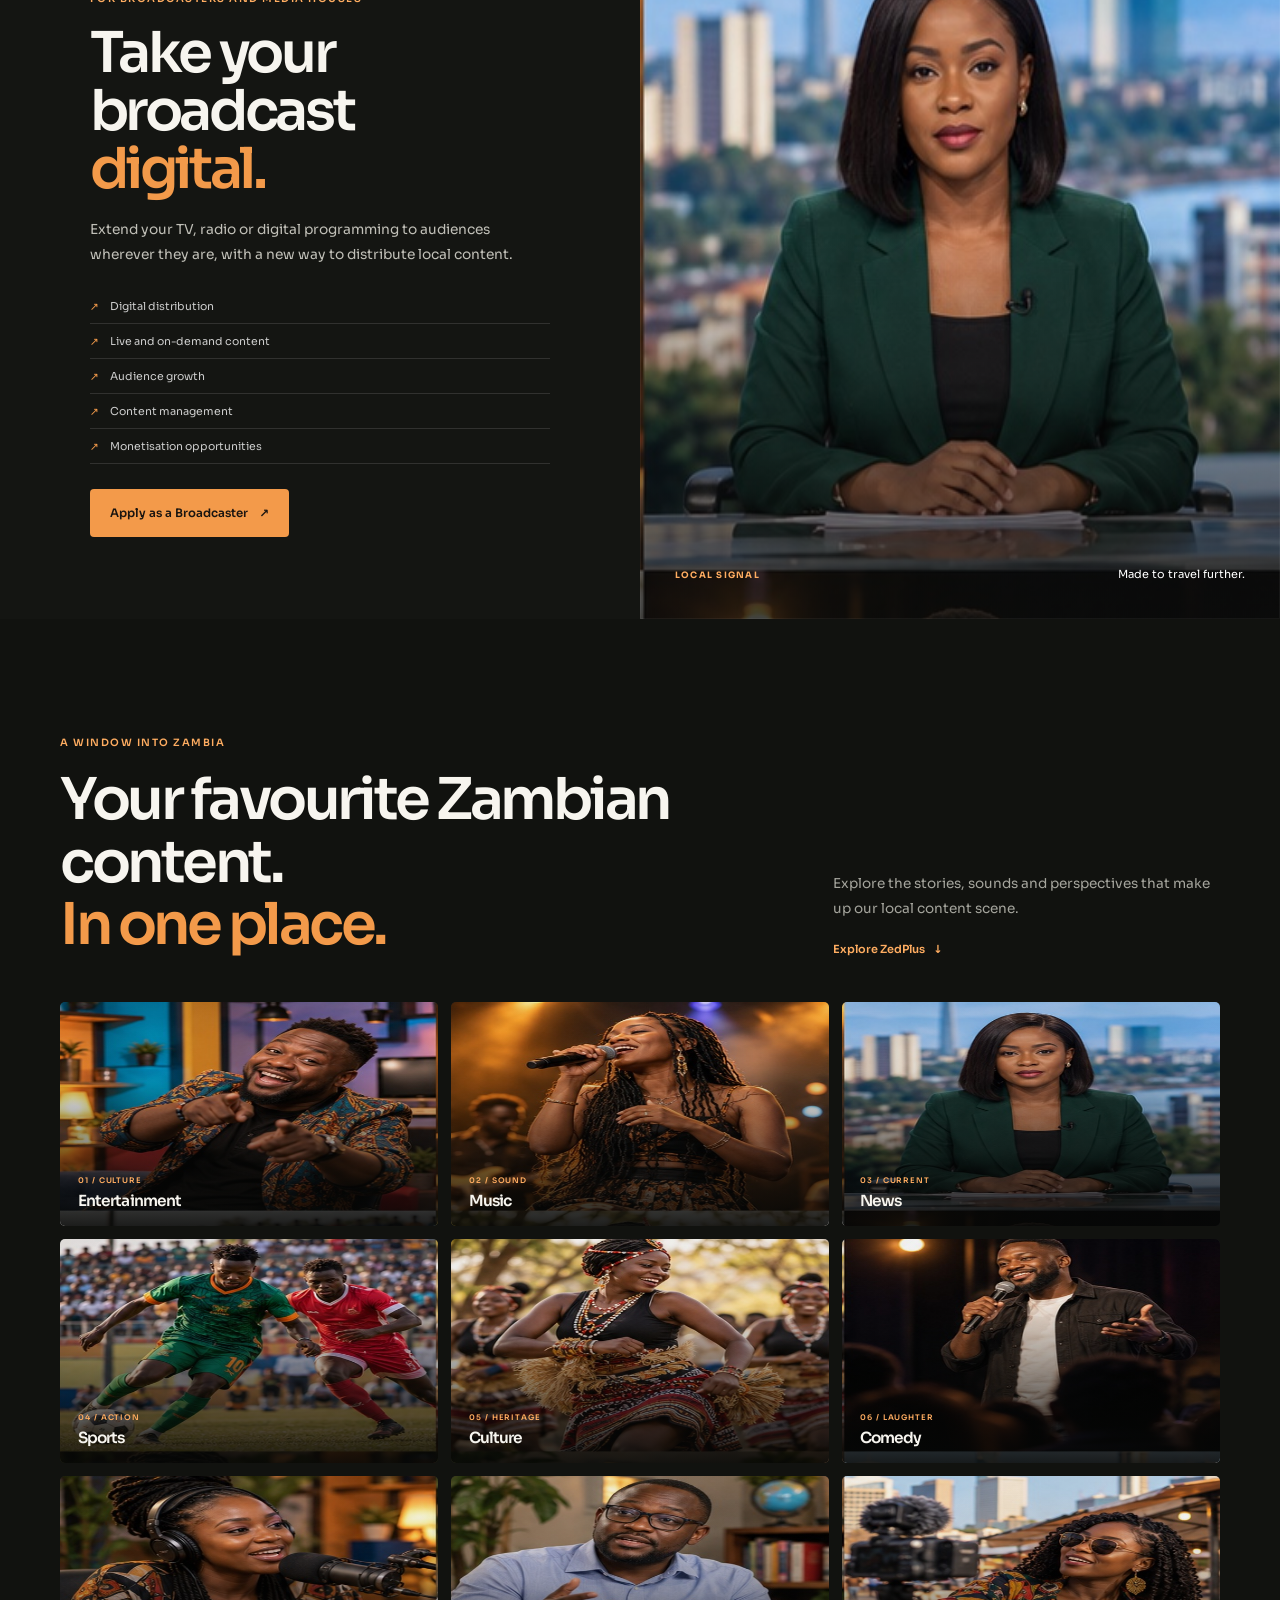
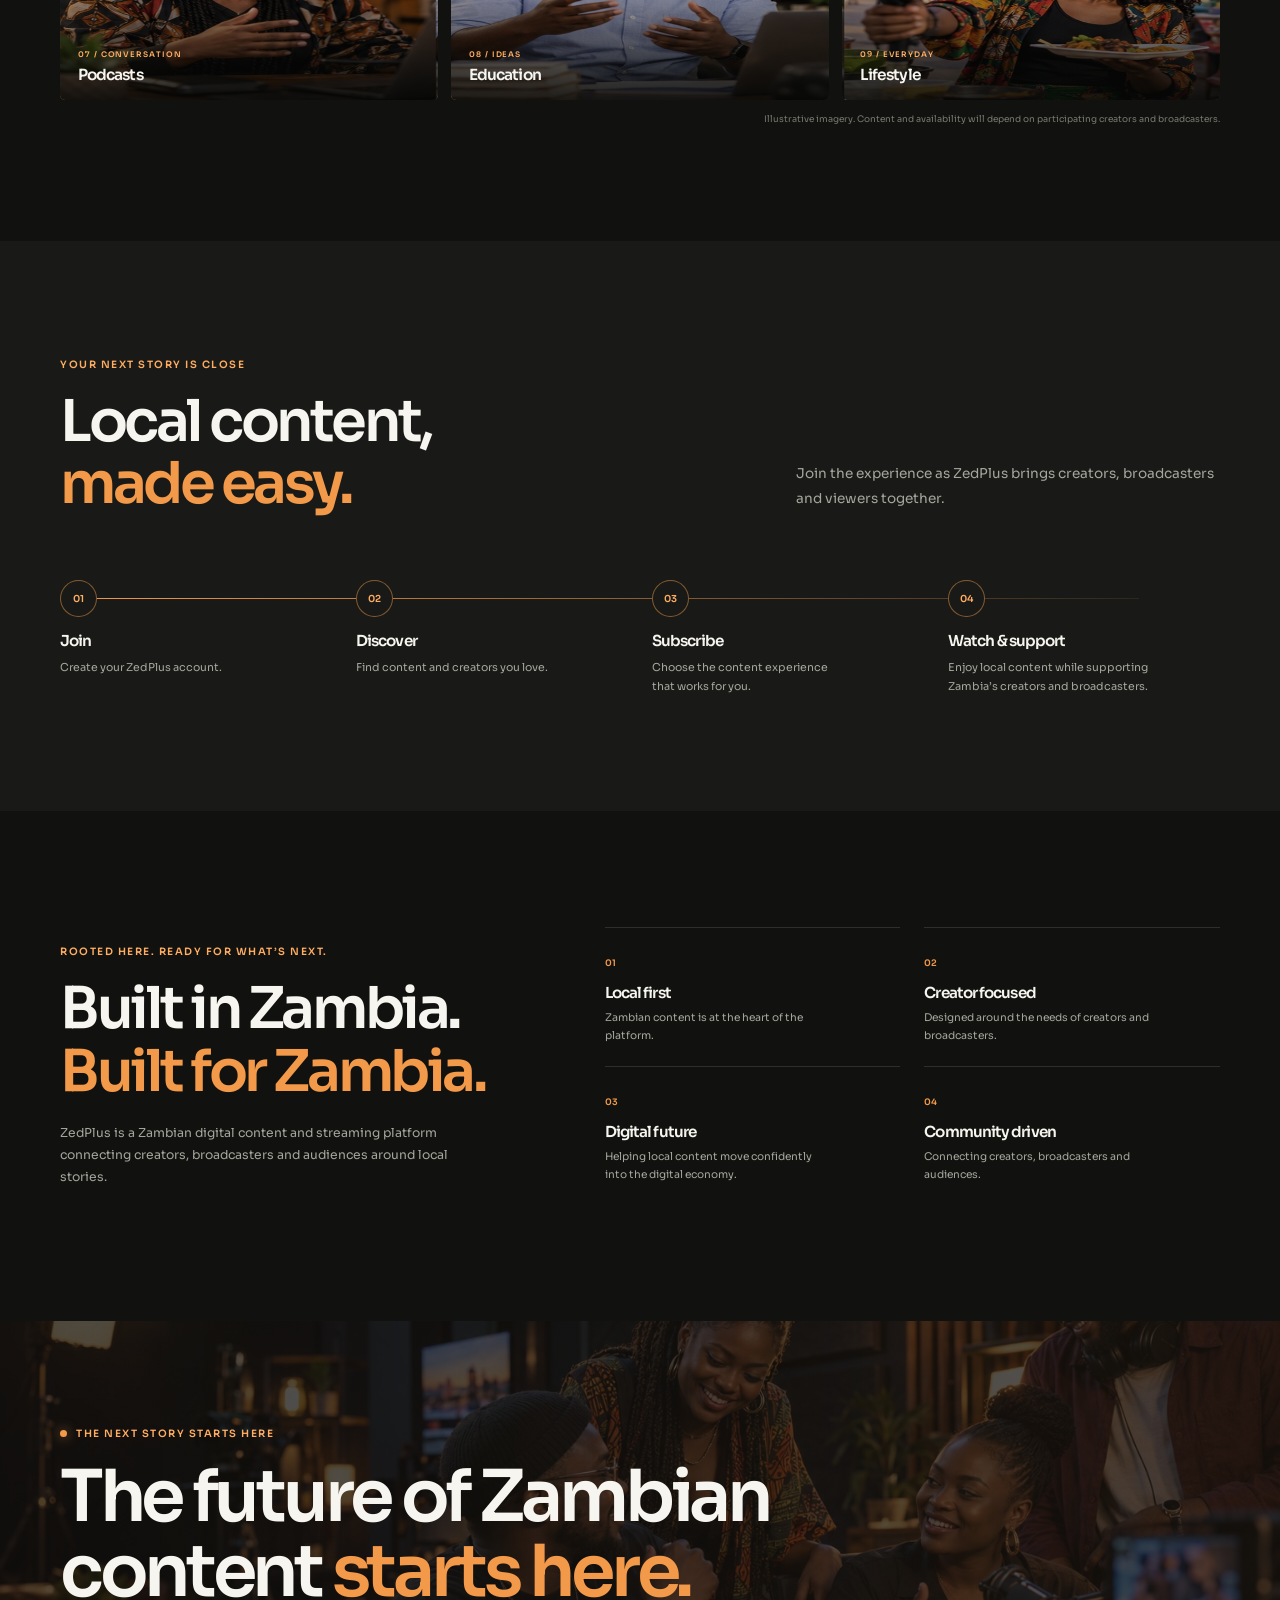
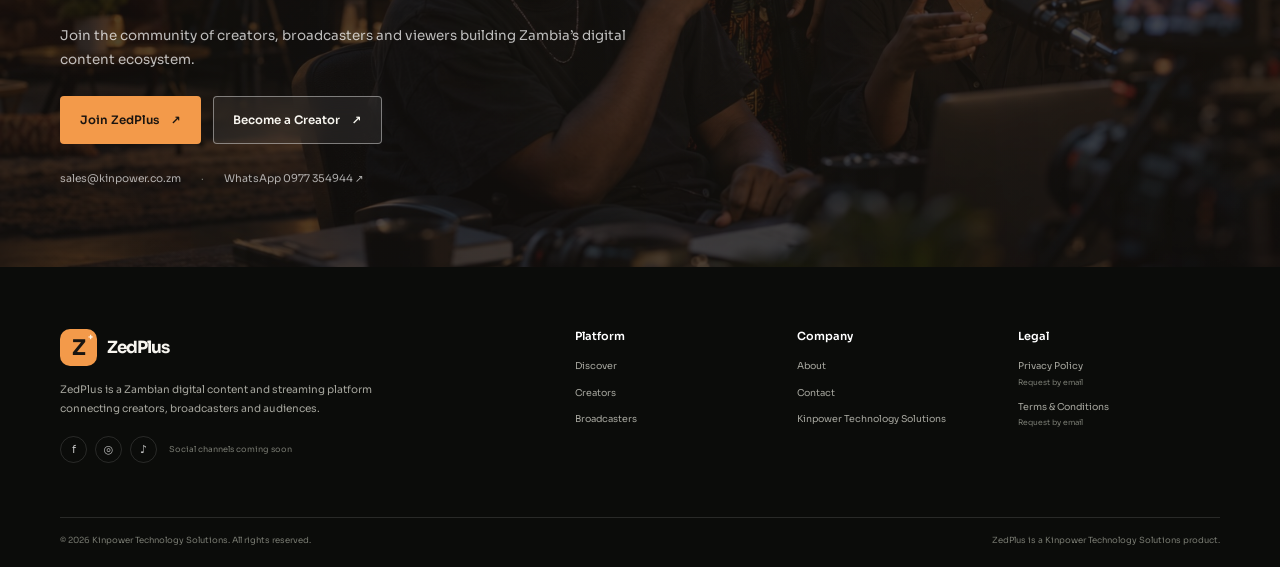
==== commit a8ca584e: "Rebuild ZedPlus product landing page" ====
--- a/zedplus.html
+++ b/zedplus.html
@@ -3,101 +3,160 @@
 <head>
   <meta charset="UTF-8">
   <meta name="viewport" content="width=device-width, initial-scale=1.0">
-  <meta name="description" content="Discover the ZedPlus app concept from Kinpower Technology Solutions: a creator-first home for Zambian channels, podcasts, live programming, and music.">
   <meta name="theme-color" content="#10110f">
-  <title>ZedPlus App | Kinpower Technology Solutions</title>
+  <meta name="description" content="Discover, watch and support Zambian creators and broadcasters on ZedPlus, a digital platform built for Zambia’s local content ecosystem.">
+  <meta property="og:type" content="website">
+  <meta property="og:title" content="ZedPlus — Zambia’s Home for Local Content">
+  <meta property="og:description" content="Discover, watch and support Zambian creators and broadcasters on ZedPlus.">
+  <meta property="og:url" content="https://kinpower.co.zm/zedplus.html">
+  <meta property="og:image" content="https://kinpower.co.zm/assets/zedplus-creator-hero.jpg">
+  <title>ZedPlus — Zambia’s Home for Local Content</title>
   <link rel="preconnect" href="https://fonts.googleapis.com">
   <link rel="preconnect" href="https://fonts.gstatic.com" crossorigin>
   <link href="https://fonts.googleapis.com/css2?family=Sora:wght@400;500;600;700&display=swap" rel="stylesheet">
   <link rel="stylesheet" href="zedplus.css">
 </head>
 <body>
-  <header class="app-header">
-    <nav class="app-nav" aria-label="Main navigation">
-      <a class="kinpower-link" href="index.html"><span class="back-arrow" aria-hidden="true">←</span> Kinpower Technology Solutions</a>
-      <a class="nav-contact" href="mailto:sales@kinpower.co.zm?subject=ZedPlus%20App%20enquiry">Contact about ZedPlus <span aria-hidden="true">↗</span></a>
+  <a class="skip-link" href="#main-content">Skip to content</a>
+  <header class="site-header">
+    <nav class="nav container" aria-label="Main navigation">
+      <a class="zed-brand" href="#home" aria-label="ZedPlus home"><span class="zed-mark" aria-hidden="true">Z<span>+</span></span><span class="zed-wordmark">ZedPlus</span></a>
+      <button class="nav-toggle" type="button" aria-expanded="false" aria-controls="primary-navigation"><span class="sr-only">Open navigation</span><i></i><i></i></button>
+      <div class="nav-links" id="primary-navigation">
+        <a href="#home">Home</a>
+        <a href="#viewer">Discover</a>
+        <a href="#creators">For Creators</a>
+        <a href="#broadcasters">For Broadcasters</a>
+        <a href="#about">About</a>
+        <a class="sign-in-link" href="#contact" title="Sign-in access will be available when ZedPlus opens. Contact Kinpower to ask about access.">Sign In <small>App access</small></a>
+        <a class="nav-join" href="mailto:sales@kinpower.co.zm?subject=Join%20ZedPlus&amp;body=Hello%20Kinpower%2C%20I%E2%80%99d%20like%20to%20know%20how%20to%20join%20ZedPlus.">Join ZedPlus <span aria-hidden="true">↗</span></a>
+      </div>
     </nav>
   </header>
 
-  <main>
-    <section class="app-hero" id="top">
-      <div class="hero-copy">
-        <p class="eyebrow"><span class="live-dot"></span> A Kinpower Technology Solutions product</p>
-        <h1>Your Favourite<br>Local Content Creators<br><em>in One Place</em></h1>
-        <p class="hero-intro">ZedPlus is a creator-first media app bringing local creators, podcasts, live programming, and music together around the channels audiences care about.</p>
-        <div class="hero-buttons">
-          <a class="button button-primary" href="#the-app">Explore the app <span aria-hidden="true">↓</span></a>
-          <a class="button button-outline" href="mailto:sales@kinpower.co.zm?subject=ZedPlus%20App%20enquiry">Get in touch <span aria-hidden="true">↗</span></a>
+  <main id="main-content">
+    <section class="hero" id="home" aria-labelledby="hero-title">
+      <img class="hero-image" src="assets/zedplus-creator-hero.jpg" alt="Zambian creators talking together in a video and podcast studio" fetchpriority="high">
+      <div class="hero-shade"></div>
+      <div class="container hero-content">
+        <p class="eyebrow"><span class="live-dot"></span> Built in Zambia. Made for local content.</p>
+        <h1 id="hero-title">Zambia’s Home<br>for Local Content.</h1>
+        <p class="hero-lede">Discover, watch and support the creators and broadcasters shaping Zambia’s digital content future.</p>
+        <div class="hero-actions">
+          <a class="button button-primary" href="mailto:sales@kinpower.co.zm?subject=Join%20ZedPlus&amp;body=Hello%20Kinpower%2C%20I%E2%80%99d%20like%20to%20know%20how%20to%20join%20ZedPlus.">Join ZedPlus <span aria-hidden="true">↗</span></a>
+          <a class="button button-glass" href="mailto:sales@kinpower.co.zm?subject=ZedPlus%20Creator%20Enquiry">Become a Creator <span aria-hidden="true">↗</span></a>
         </div>
-        <p class="concept-note">App experiences shown here are based on the ZedPlus concept and supplied screen mockups.</p>
+        <div class="hero-proof"><span class="proof-line"></span><span>A platform for the voices, stories and ideas shaping Zambia.</span></div>
       </div>
-      <div class="hero-art" aria-label="ZedPlus app concept preview">
-        <div class="orbit orbit-one"></div><div class="orbit orbit-two"></div>
-        <div class="app-tile"><span class="tile-z">z</span><span class="tile-plus">+</span><span class="tile-name">ZedPlus</span></div>
-        <div class="float-card float-live"><span class="live-dot"></span><div><strong>Live</strong><small>Watch together</small></div><span class="play-icon">▶</span></div>
-        <div class="float-card float-podcast"><span class="sound-icon">♫</span><div><strong>Podcasts</strong><small>Stories worth hearing</small></div></div>
-        <div class="float-card float-music"><span class="music-icon">♪</span><div><strong>Local music</strong><small>Discover new voices</small></div></div>
+      <a class="hero-scroll" href="#why-local"><span>Scroll to explore</span><b aria-hidden="true">↓</b></a>
+      <span class="hero-location">LUSAKA · ZAMBIA</span>
+    </section>
+
+    <section class="problem-section section-pad" id="why-local" aria-labelledby="problem-title">
+      <div class="container">
+        <div class="section-heading section-heading-wide">
+          <div><p class="eyebrow">A new home for local stories</p><h2 id="problem-title">Zambian content deserves<br>a platform of <em>its own.</em></h2></div>
+          <p>Zambian creators and broadcasters are making valuable content and building audiences. ZedPlus is being built to help local content reach more people and create more direct ways to grow and earn.</p>
+        </div>
+        <div class="three-card-grid">
+          <article class="principle-card"><span class="card-index">01</span><span class="principle-icon" aria-hidden="true">✳</span><h3>Create</h3><p>Build and share the content you care about.</p><div class="card-rule"></div></article>
+          <article class="principle-card"><span class="card-index">02</span><span class="principle-icon icon-connect" aria-hidden="true">⌁</span><h3>Connect</h3><p>Reach audiences who want to discover local voices.</p><div class="card-rule"></div></article>
+          <article class="principle-card"><span class="card-index">03</span><span class="principle-icon icon-earn" aria-hidden="true">↗</span><h3>Earn</h3><p>Explore monetisation opportunities for eligible content and platform programmes.</p><div class="card-rule"></div></article>
+        </div>
       </div>
     </section>
 
-    <section class="content-strip" aria-label="ZedPlus content focus">
-      <div class="content-strip-inner"><span>Creator channels</span><i></i><span>Podcasts</span><i></i><span>Live</span><i></i><span>Music</span></div>
-    </section>
-
-    <section class="app-section" id="the-app">
-      <div class="section-heading">
-        <div><p class="eyebrow">One app, two experiences</p><h2>Made for the people<br>behind the <em>content.</em></h2></div>
-        <p>ZedPlus is designed around creator channels. Viewers find and follow the voices they love, while content providers get a dedicated place to publish and grow their audience.</p>
-      </div>
-      <div class="experience-grid">
-        <article class="experience-card viewer-card">
-          <div class="card-top"><span class="card-kicker">01 / VIEWER APP</span><span class="card-symbol">◉</span></div>
-          <h3>Find your next favourite.</h3>
-          <p>Explore Zambian creators and official channels, then watch, listen, and join live experiences from the app.</p>
-          <div class="mini-nav"><span class="active">Home</span><span>Creators</span><span>Live</span><span>Music</span><span>Me</span></div>
-          <ul class="feature-list">
-            <li><strong>Home</strong><span>Featured, trending, and new content.</span></li>
-            <li><strong>Creators</strong><span>Discover and follow creator, broadcaster, podcast, and artist channels.</span></li>
-            <li><strong>Live</strong><span>Find live TV, streams, podcasts, and events.</span></li>
-            <li><strong>Music</strong><span>Explore artists, performances, and music videos.</span></li>
-            <li><strong>Me</strong><span>Access your subscriptions, saved content, and account.</span></li>
-          </ul>
-        </article>
-        <article class="experience-card studio-card">
-          <div class="card-top"><span class="card-kicker">02 / ZEDPLUS STUDIO</span><span class="card-symbol">↗</span></div>
-          <h3>Build your channel.</h3>
-          <p>A companion experience planned for creators, podcasters, broadcasters, artists, and other content partners.</p>
-          <div class="studio-preview"><div class="preview-top"><span class="preview-avatar">Z</span><span><b>Creator Studio</b><small>Channel overview</small></span><span class="preview-live">STUDIO</span></div><div class="preview-stats"><span><b>Views this week</b><strong>22,890</strong></span><span><b>Subscribers</b><strong>61,240</strong></span><span><b>Monthly earnings</b><strong>K3,400</strong></span></div><div class="preview-bars" aria-label="Illustrative recent channel activity"><i></i><i></i><i></i><i></i><i></i><i></i><i></i></div><small class="preview-note">Illustrative dashboard figures</small></div>
-          <ul class="feature-list">
-            <li><strong>Manage</strong><span>Create and update your official channel.</span></li>
-            <li><strong>Publish</strong><span>Upload content, add details, and manage releases.</span></li>
-            <li><strong>Go live</strong><span>Start or manage live streams for your audience.</span></li>
-            <li><strong>Understand</strong><span>Review views, watch time, engagement, and subscriber growth.</span></li>
-            <li><strong>Track</strong><span>See earnings information and payout status.</span></li>
-          </ul>
-        </article>
+    <section class="ecosystem-section section-pad" aria-labelledby="ecosystem-title">
+      <div class="container">
+        <div class="section-heading section-heading-wide">
+          <div><p class="eyebrow">The ZedPlus ecosystem</p><h2 id="ecosystem-title">One platform. A growing<br>Zambian content <em>ecosystem.</em></h2></div>
+          <p>Bringing discovery, publishing and digital distribution into one locally focused experience for viewers, creators and broadcasters.</p>
+        </div>
+        <div class="feature-grid">
+          <article class="feature-card"><span class="feature-icon" aria-hidden="true"><svg viewBox="0 0 32 32"><path d="M5 8.5A3.5 3.5 0 0 1 8.5 5h15A3.5 3.5 0 0 1 27 8.5v15a3.5 3.5 0 0 1-3.5 3.5h-15A3.5 3.5 0 0 1 5 23.5z"/><path d="m13 11 8 5-8 5z"/></svg></span><span class="feature-label">01 / WATCH</span><h3>Find something<br>that feels like home.</h3><p>Discover Zambian shows, entertainment, news, culture, education, podcasts and more.</p><a href="#viewer" class="card-link">Explore the viewer experience <span aria-hidden="true">↗</span></a></article>
+          <article class="feature-card"><span class="feature-icon" aria-hidden="true"><svg viewBox="0 0 32 32"><circle cx="12" cy="11" r="5"/><path d="M3.5 27c.5-5.2 3.3-8 8.5-8m9-8h8m-4-4v8m-8 12c.4-4.5 2.7-7 7-7s6.6 2.5 7 7"/></svg></span><span class="feature-label">02 / CREATE</span><h3>Your work deserves<br>a channel of its own.</h3><p>Publish your work, build a community and give your audience a place to find what’s new.</p><a href="#creators" class="card-link">For creators <span aria-hidden="true">↗</span></a></article>
+          <article class="feature-card"><span class="feature-icon" aria-hidden="true"><svg viewBox="0 0 32 32"><path d="M4 13v6m6-11v16m6-21v26m6-20v14m6-9v4"/><path d="M3 16h26"/></svg></span><span class="feature-label">03 / BROADCAST</span><h3>Take your programming<br>into digital.</h3><p>Extend broadcast programming with digital distribution for audiences wherever they are.</p><a href="#broadcasters" class="card-link">For broadcasters <span aria-hidden="true">↗</span></a></article>
+          <article class="feature-card feature-card-accent"><span class="feature-icon" aria-hidden="true"><svg viewBox="0 0 32 32"><path d="M5 24 13 16l5 4 9-11"/><path d="M19 9h8v8"/><path d="M5 28h22"/></svg></span><span class="feature-label">04 / EARN</span><h3>More ways to build<br>from your work.</h3><p>Explore monetisation opportunities for creators and broadcasters through eligible content and programmes.</p><a href="#creators" class="card-link">See how it works <span aria-hidden="true">↗</span></a></article>
+        </div>
       </div>
     </section>
 
-    <section class="channel-section">
-      <div class="channel-copy"><p class="eyebrow">The channel comes first</p><h2>A home for every<br><em>creator and voice.</em></h2><p>Each creator or content provider has a channel where audiences can find their work and follow what is new. Content can include video, live streams, podcasts, music, and subscriber content.</p><a href="mailto:sales@kinpower.co.zm?subject=ZedPlus%20creator%20enquiry" class="inline-link">Ask about ZedPlus <span aria-hidden="true">↗</span></a></div>
-      <div class="channel-stack" aria-label="Example content in a creator channel">
-        <div class="channel-window"><div class="window-header"><span class="window-avatar">K</span><span><b>Creator Channel</b><small>Videos · Live · Podcasts</small></span><span class="follow-chip">Follow +</span></div><div class="window-feature"><span class="feature-play">▶</span><span>FEATURED VIDEO</span></div><div class="window-row"><i class="row-thumb thumb-one">♫</i><span><b>Latest episode</b><small>Podcast · 28 min</small></span><span class="row-arrow">↗</span></div><div class="window-row"><i class="row-thumb thumb-two">●</i><span><b>Live this evening</b><small>Coming up · 18:00</small></span><span class="row-arrow">↗</span></div></div>
-        <div class="channel-caption">A channel-first way to explore local voices.</div>
+    <section class="creator-section split-section" id="creators" aria-labelledby="creator-title">
+      <div class="split-image creator-image" role="img" aria-label="Zambian podcast creator recording a show in a studio"><span class="image-tag"><i></i> FOR CREATORS</span><span class="image-caption">Make something<br>worth sharing.</span></div>
+      <div class="split-copy">
+        <p class="eyebrow">For the people creating what’s next</p>
+        <h2 id="creator-title">Built for Zambian<br><em>creators.</em></h2>
+        <p class="split-lede">Your audience is valuable. Your content is valuable. ZedPlus is building the platform to help you turn both into opportunity.</p>
+        <ul class="check-list"><li>Build your audience</li><li>Publish your content</li><li>Grow your community</li><li>Access monetisation opportunities</li><li>Track your performance</li></ul>
+        <p class="fine-print">Earnings are not guaranteed. Monetisation depends on eligible content and platform programmes.</p>
+        <a class="button button-primary" href="mailto:sales@kinpower.co.zm?subject=ZedPlus%20Creator%20Application">Apply as a Creator <span aria-hidden="true">↗</span></a>
       </div>
     </section>
 
-    <section class="app-audience">
-      <p class="eyebrow">For audiences and content partners</p>
-      <h2>Closer to the content<br>and people you <em>follow.</em></h2>
-      <div class="audience-grid"><div><span>01</span><h3>For viewers</h3><p>Discover local personalities and channels, keep up with new releases, and find live experiences in one focused app.</p></div><div><span>02</span><h3>For creators</h3><p>Build an official channel, share content with your audience, and use creator tools to understand engagement.</p></div><div><span>03</span><h3>For media partners</h3><p>Give podcasts, broadcasters, artists, and production teams a digital channel for their content and audience.</p></div></div>
+    <section class="broadcaster-section split-section" id="broadcasters" aria-labelledby="broadcaster-title">
+      <div class="split-copy">
+        <p class="eyebrow">For broadcasters and media houses</p>
+        <h2 id="broadcaster-title">Take your broadcast<br><em>digital.</em></h2>
+        <p class="split-lede">Extend your TV, radio or digital programming to audiences wherever they are, with a new way to distribute local content.</p>
+        <div class="broadcaster-features"><span>Digital distribution</span><span>Live and on-demand content</span><span>Audience growth</span><span>Content management</span><span>Monetisation opportunities</span></div>
+        <a class="button button-primary" href="mailto:sales@kinpower.co.zm?subject=ZedPlus%20Broadcaster%20Enquiry">Apply as a Broadcaster <span aria-hidden="true">↗</span></a>
+      </div>
+      <div class="split-image broadcaster-image" role="img" aria-label="Zambian broadcaster presenting a programme in a modern studio"><span class="image-tag"><i></i> FOR BROADCASTERS</span><span class="broadcast-overlay"><b>LOCAL SIGNAL</b><span>Made to travel further.</span></span></div>
     </section>
 
-    <section class="app-cta" id="contact">
-      <div class="cta-mark" aria-hidden="true">z<span>+</span></div><div><p class="eyebrow">ZedPlus by Kinpower</p><h2>Have a question about the app?</h2><p>Talk with Kinpower Technology Solutions about ZedPlus, creator partnerships, or the app concept.</p></div><div class="cta-actions"><a class="button button-dark" href="mailto:sales@kinpower.co.zm?subject=ZedPlus%20App%20enquiry">Email Kinpower <span aria-hidden="true">↗</span></a><a class="button button-whatsapp" href="https://wa.me/260977354944?text=Hello%20Kinpower%2C%20I%27d%20like%20to%20enquire%20about%20ZedPlus." target="_blank" rel="noopener noreferrer">WhatsApp 0977 354944 <span aria-hidden="true">↗</span></a></div>
+    <section class="viewer-section section-pad" id="viewer" aria-labelledby="viewer-title">
+      <div class="container">
+        <div class="section-heading">
+          <div><p class="eyebrow">A window into Zambia</p><h2 id="viewer-title">Your favourite Zambian content.<br><em>In one place.</em></h2></div>
+          <div class="viewer-heading-copy"><p>Explore the stories, sounds and perspectives that make up our local content scene.</p><a class="text-link" href="#how-it-works">Explore ZedPlus <span aria-hidden="true">↓</span></a></div>
+        </div>
+        <div class="content-grid">
+          <article class="content-tile tile-entertainment"><div class="tile-image" role="img" aria-label="Entertainment host sharing a story"></div><div class="tile-info"><span>01 / CULTURE</span><h3>Entertainment</h3></div></article>
+          <article class="content-tile tile-music"><div class="tile-image" role="img" aria-label="Singer performing on stage"></div><div class="tile-info"><span>02 / SOUND</span><h3>Music</h3></div></article>
+          <article class="content-tile tile-news"><div class="tile-image" role="img" aria-label="News presenter in a studio"></div><div class="tile-info"><span>03 / CURRENT</span><h3>News</h3></div></article>
+          <article class="content-tile tile-sports"><div class="tile-image" role="img" aria-label="Footballers playing at a local stadium"></div><div class="tile-info"><span>04 / ACTION</span><h3>Sports</h3></div></article>
+          <article class="content-tile tile-culture"><div class="tile-image" role="img" aria-label="Dancer celebrating Zambian culture"></div><div class="tile-info"><span>05 / HERITAGE</span><h3>Culture</h3></div></article>
+          <article class="content-tile tile-comedy"><div class="tile-image" role="img" aria-label="Comedian performing live"></div><div class="tile-info"><span>06 / LAUGHTER</span><h3>Comedy</h3></div></article>
+          <article class="content-tile tile-podcasts"><div class="tile-image" role="img" aria-label="Podcast host recording an episode"></div><div class="tile-info"><span>07 / CONVERSATION</span><h3>Podcasts</h3></div></article>
+          <article class="content-tile tile-education"><div class="tile-image" role="img" aria-label="Educator sharing a lesson on camera"></div><div class="tile-info"><span>08 / IDEAS</span><h3>Education</h3></div></article>
+          <article class="content-tile tile-lifestyle"><div class="tile-image" role="img" aria-label="Lifestyle creator filming a story in Lusaka"></div><div class="tile-info"><span>09 / EVERYDAY</span><h3>Lifestyle</h3></div></article>
+        </div>
+        <p class="image-disclaimer">Illustrative imagery. Content and availability will depend on participating creators and broadcasters.</p>
+      </div>
+    </section>
+
+    <section class="how-section section-pad" aria-labelledby="how-title">
+      <div class="container" id="how-it-works">
+        <div class="section-heading"><div><p class="eyebrow">Your next story is close</p><h2 id="how-title">Local content,<br><em>made easy.</em></h2></div><p>Join the experience as ZedPlus brings creators, broadcasters and viewers together.</p></div>
+        <ol class="steps-grid"><li><span>01</span><h3>Join</h3><p>Create your ZedPlus account.</p></li><li><span>02</span><h3>Discover</h3><p>Find content and creators you love.</p></li><li><span>03</span><h3>Subscribe</h3><p>Choose the content experience that works for you.</p></li><li><span>04</span><h3>Watch &amp; support</h3><p>Enjoy local content while supporting Zambia’s creators and broadcasters.</p></li></ol>
+      </div>
+    </section>
+
+    <section class="about-section section-pad" id="about" aria-labelledby="about-title">
+      <div class="container">
+        <div class="about-intro"><p class="eyebrow">Rooted here. Ready for what’s next.</p><h2 id="about-title">Built in Zambia.<br><em>Built for Zambia.</em></h2><p>ZedPlus is a Zambian digital content and streaming platform connecting creators, broadcasters and audiences around local stories.</p></div>
+        <div class="values-grid"><article><span>01</span><h3>Local first</h3><p>Zambian content is at the heart of the platform.</p></article><article><span>02</span><h3>Creator focused</h3><p>Designed around the needs of creators and broadcasters.</p></article><article><span>03</span><h3>Digital future</h3><p>Helping local content move confidently into the digital economy.</p></article><article><span>04</span><h3>Community driven</h3><p>Connecting creators, broadcasters and audiences.</p></article></div>
+      </div>
+    </section>
+
+    <section class="final-cta" id="contact" aria-labelledby="cta-title">
+      <div class="cta-backdrop"></div><div class="container cta-content">
+        <p class="eyebrow"><span class="live-dot"></span> The next story starts here</p>
+        <h2 id="cta-title">The future of Zambian<br>content <em>starts here.</em></h2>
+        <p>Join the community of creators, broadcasters and viewers building Zambia’s digital content ecosystem.</p>
+        <div class="hero-actions"><a class="button button-primary" href="mailto:sales@kinpower.co.zm?subject=Join%20ZedPlus&amp;body=Hello%20Kinpower%2C%20I%E2%80%99d%20like%20to%20know%20how%20to%20join%20ZedPlus.">Join ZedPlus <span aria-hidden="true">↗</span></a><a class="button button-glass" href="mailto:sales@kinpower.co.zm?subject=ZedPlus%20Creator%20Enquiry">Become a Creator <span aria-hidden="true">↗</span></a></div>
+        <div class="contact-options"><a href="mailto:sales@kinpower.co.zm">sales@kinpower.co.zm</a><a href="https://wa.me/260977354944?text=Hello%20Kinpower%2C%20I%27d%20like%20to%20enquire%20about%20ZedPlus." target="_blank" rel="noopener noreferrer">WhatsApp 0977 354944 <span aria-hidden="true">↗</span></a></div>
+      </div>
     </section>
   </main>
 
-  <footer class="app-footer"><a href="index.html">← Kinpower Technology Solutions</a><span>ZedPlus is a Kinpower Technology Solutions product concept.</span><span>© 2026 Kinpower Technology Solutions</span></footer>
+  <footer class="site-footer">
+    <div class="container footer-main">
+      <div class="footer-brand"><a class="zed-brand" href="#home" aria-label="ZedPlus home"><span class="zed-mark" aria-hidden="true">Z<span>+</span></span><span class="zed-wordmark">ZedPlus</span></a><p>ZedPlus is a Zambian digital content and streaming platform connecting creators, broadcasters and audiences.</p><div class="social-coming" aria-label="ZedPlus social media links will be added soon"><span aria-hidden="true">f</span><span aria-hidden="true">◎</span><span aria-hidden="true">♪</span><small>Social channels coming soon</small></div></div>
+      <div class="footer-links"><div><h3>Platform</h3><a href="#viewer">Discover</a><a href="#creators">Creators</a><a href="#broadcasters">Broadcasters</a></div><div><h3>Company</h3><a href="#about">About</a><a href="#contact">Contact</a><a href="index.html">Kinpower Technology Solutions</a></div><div><h3>Legal</h3><a href="mailto:sales@kinpower.co.zm?subject=ZedPlus%20Privacy%20Policy%20request">Privacy Policy <small>Request by email</small></a><a href="mailto:sales@kinpower.co.zm?subject=ZedPlus%20Terms%20and%20Conditions%20request">Terms &amp; Conditions <small>Request by email</small></a></div></div>
+    </div>
+    <div class="container footer-bottom"><span>© 2026 Kinpower Technology Solutions. All rights reserved.</span><span>ZedPlus is a Kinpower Technology Solutions product.</span></div>
+  </footer>
+  <script src="zedplus.js"></script>
 </body>
 </html>
--- a/zedplus.css
+++ b/zedplus.css
@@ -1,6 +1,270 @@
-:root{--bg:#10110f;--panel:#191b18;--panel-light:#20231f;--ink:#f5f5ef;--muted:#aaada1;--lime:#f39a4a;--orange:#f39a4a;--studio:#20b778;--line:rgba(255,255,255,.12);--font:'Sora',sans-serif;--display:'Sora',sans-serif}
-*{box-sizing:border-box}html{scroll-behavior:smooth}body{margin:0;color:var(--ink);background:var(--bg);font-family:var(--font);-webkit-font-smoothing:antialiased}a{color:inherit;text-decoration:none}.app-header{position:absolute;z-index:5;top:0;width:100%;border-bottom:1px solid rgba(255,255,255,.07)}.app-nav{width:min(1160px,calc(100% - 48px));height:82px;margin:auto;display:flex;align-items:center;justify-content:space-between}.kinpower-link,.nav-contact{font-family:var(--display);font-size:.8rem;font-weight:600}.kinpower-link{display:flex;align-items:center;gap:12px;color:rgba(255,255,255,.72)}.back-arrow{color:var(--lime);font-size:1.15rem}.nav-contact{padding:12px 16px;border:1px solid var(--line);border-radius:5px}.nav-contact span{margin-left:10px;color:var(--lime)}.app-hero{position:relative;display:grid;grid-template-columns:1.02fr .98fr;align-items:center;gap:60px;width:min(1160px,calc(100% - 48px));min-height:750px;margin:auto;padding:125px 0 75px}.hero-copy{position:relative;z-index:1}.eyebrow{margin:0 0 20px;color:var(--lime);font-family:var(--display);font-size:.68rem;font-weight:700;letter-spacing:.15em;text-transform:uppercase}.live-dot{display:inline-block;width:8px;height:8px;margin:0 8px 1px 0;border-radius:50%;background:var(--orange);box-shadow:0 0 12px rgba(243,154,74,.65)}h1,h2,h3,p{margin-top:0}h1,h2,h3{font-family:var(--display);letter-spacing:-.055em}h1{margin-bottom:25px;font-size:clamp(3.4rem,7.3vw,6.5rem);line-height:.98}h1 em,h2 em{color:var(--lime);font-style:normal}.hero-intro{max-width:530px;margin-bottom:30px;color:rgba(245,245,239,.7);font-size:1.04rem;line-height:1.8}.hero-buttons{display:flex;flex-wrap:wrap;gap:12px}.button{display:inline-flex;align-items:center;gap:14px;padding:14px 19px;border:1px solid transparent;border-radius:5px;font-family:var(--display);font-size:.78rem;font-weight:700}.button-primary{color:#151811;background:var(--lime)}.button-outline{border-color:var(--line);color:var(--ink)}.button span{font-size:1rem}.concept-note{margin:23px 0 0;color:rgba(245,245,239,.42);font-size:.68rem}.hero-art{position:relative;display:grid;min-height:480px;place-items:center;overflow:hidden}.orbit{position:absolute;top:50%;left:50%;border:1px solid rgba(243,154,74,.13);border-radius:50%;transform:translate(-50%,-50%)}.orbit-one{width:370px;height:370px}.orbit-two{width:530px;height:530px}.app-tile{position:relative;display:grid;width:200px;height:220px;place-items:center;border:1px solid rgba(255,255,255,.15);border-radius:32px;background:linear-gradient(145deg,#292929,#171717 72%);box-shadow:0 35px 90px #0009;transform:rotate(-7deg)}.tile-z{font-family:var(--display);font-size:8rem;font-weight:700;line-height:1}.tile-plus{position:absolute;top:46px;right:43px;color:var(--orange);font-family:var(--display);font-size:1.6rem;font-weight:700}.tile-name{position:absolute;bottom:25px;font-family:var(--display);font-size:.78rem;font-weight:700;letter-spacing:.12em}.float-card{position:absolute;display:flex;align-items:center;gap:12px;padding:12px 15px;border:1px solid rgba(255,255,255,.1);border-radius:8px;background:rgba(31,34,29,.94);box-shadow:0 20px 45px #0005}.float-card strong,.float-card small{display:block}.float-card strong{font-family:var(--display);font-size:.72rem}.float-card small{margin-top:4px;color:#999;font-size:.6rem}.float-live{top:65px;right:10px}.float-live .live-dot{margin:0}.play-icon{color:var(--orange);font-size:.75rem}.float-podcast{bottom:95px;left:0}.float-music{right:8px;bottom:48px}.sound-icon,.music-icon{display:grid;width:31px;height:31px;place-items:center;border-radius:50%;color:var(--lime);background:#2a2a2a;font-size:1.2rem}.music-icon{color:var(--orange);background:#33271f}.content-strip{border-top:1px solid var(--line);border-bottom:1px solid var(--line);background:#141414}.content-strip-inner{display:flex;align-items:center;justify-content:center;gap:35px;width:min(1160px,calc(100% - 48px));min-height:76px;margin:auto;color:rgba(255,255,255,.72);font-family:var(--display);font-size:.72rem;font-weight:600;letter-spacing:.06em;text-transform:uppercase}.content-strip i{width:5px;height:5px;border-radius:50%;background:var(--orange)}.app-section{width:min(1160px,calc(100% - 48px));margin:auto;padding:125px 0}.section-heading{display:grid;grid-template-columns:1fr .75fr;align-items:end;gap:65px;margin-bottom:48px}.section-heading h2,.channel-copy h2,.app-audience h2{margin:0;font-size:clamp(2.5rem,5vw,4.3rem);line-height:1.02}.section-heading>p{max-width:470px;margin:0;color:rgba(245,245,239,.58);font-size:.92rem;line-height:1.8}.experience-grid{display:grid;grid-template-columns:1fr 1fr;gap:18px}.experience-card{padding:30px;border:1px solid var(--line);border-radius:8px;background:var(--panel)}.studio-card{background:linear-gradient(150deg,#202020,#181818)}.card-top{display:flex;align-items:center;justify-content:space-between}.card-kicker{color:var(--lime);font-family:var(--display);font-size:.63rem;font-weight:700;letter-spacing:.12em}.card-symbol{display:grid;width:34px;height:34px;place-items:center;border:1px solid var(--line);border-radius:50%;color:var(--orange);font-size:1rem}.experience-card h3{margin:25px 0 10px;font-size:1.8rem}.experience-card>p{min-height:50px;margin:0 0 22px;color:rgba(245,245,239,.6);font-size:.83rem;line-height:1.7}.mini-nav{display:flex;justify-content:space-between;gap:8px;margin:0 0 20px;padding:13px 14px;border:1px solid var(--line);border-radius:5px;color:#888;font-family:var(--display);font-size:.62rem}.mini-nav .active{color:var(--orange)}.feature-list{display:grid;gap:0;margin:0;padding:0;list-style:none}.feature-list li{display:grid;grid-template-columns:95px 1fr;gap:15px;padding:13px 0;border-top:1px solid var(--line);font-size:.74rem;line-height:1.55}.feature-list strong{font-family:var(--display);font-size:.72rem}.feature-list span{color:rgba(245,245,239,.58)}.studio-preview{margin:0 0 18px;padding:17px;border:1px solid var(--line);border-radius:6px;background:#11130f}.preview-top{display:flex;align-items:center;gap:9px}.preview-avatar{display:grid;width:33px;height:33px;place-items:center;border-radius:50%;color:#161a10;background:var(--lime);font-family:var(--display);font-weight:700}.preview-top b,.preview-top small{display:block}.preview-top b{font-family:var(--display);font-size:.68rem}.preview-top small{margin-top:3px;color:#888;font-size:.57rem}.preview-live{margin-left:auto;color:var(--lime);font-size:.55rem;font-weight:700;letter-spacing:.1em}.preview-stats{display:grid;grid-template-columns:repeat(3,1fr);gap:8px;margin-top:17px}.preview-stats span{display:grid;gap:8px;padding:10px;border:1px solid var(--line);border-radius:4px}.preview-stats b{color:#888;font-size:.53rem;font-weight:500}.preview-stats strong{color:var(--lime);font-family:var(--display);font-size:.9rem}.preview-bars{display:flex;align-items:end;gap:8px;height:54px;margin-top:14px;padding:0 6px;border-bottom:1px solid var(--line)}.preview-bars i{flex:1;height:25%;border-radius:2px 2px 0 0;background:#648c30}.preview-bars i:nth-child(2){height:42%}.preview-bars i:nth-child(3){height:35%}.preview-bars i:nth-child(4){height:65%}.preview-bars i:nth-child(5){height:51%}.preview-bars i:nth-child(6){height:80%;background:var(--lime)}.preview-bars i:nth-child(7){height:62%}.studio-card .card-kicker,.studio-card .card-symbol,.studio-card .preview-live,.studio-card .preview-stats strong{color:var(--studio)}.studio-card .card-symbol{border-color:rgba(32,183,120,.3)}.studio-card .feature-list li::before{color:var(--studio)}.studio-card .preview-avatar{color:#10110f;background:var(--studio)}.studio-card .preview-bars i{background:#187a50}.studio-card .preview-bars i:nth-child(6){background:var(--studio)}.channel-section{display:grid;grid-template-columns:1fr 1fr;align-items:center;gap:100px;padding:110px max(24px,calc((100% - 1160px)/2));background:#181818}.channel-copy>p:not(.eyebrow){max-width:480px;margin:22px 0;color:rgba(245,245,239,.58);font-size:.9rem;line-height:1.8}.inline-link{color:var(--lime);font-family:var(--display);font-size:.76rem;font-weight:700}.channel-stack{max-width:475px}.channel-window{padding:17px;border:1px solid var(--line);border-radius:10px;background:#111310;box-shadow:0 25px 65px #0004}.window-header{display:flex;align-items:center;gap:10px;padding-bottom:15px}.window-avatar{display:grid;width:37px;height:37px;place-items:center;border-radius:50%;color:#161a10;background:linear-gradient(135deg,var(--orange),#f2ce94);font-family:var(--display);font-weight:700}.window-header b,.window-header small{display:block}.window-header b{font-family:var(--display);font-size:.7rem}.window-header small{margin-top:4px;color:#85877e;font-size:.57rem}.follow-chip{margin-left:auto;padding:7px 9px;border-radius:4px;color:#161a10;background:var(--lime);font-family:var(--display);font-size:.55rem;font-weight:700}.window-feature{display:flex;height:142px;flex-direction:column;align-items:center;justify-content:center;gap:13px;border-radius:5px;color:rgba(255,255,255,.72);background:radial-gradient(circle at 68% 34%,#6b3d1f,#29211a 45%,#1c1d19);font-size:.55rem;letter-spacing:.1em}.feature-play{display:grid;width:40px;height:40px;place-items:center;border-radius:50%;color:#171811;background:var(--orange);font-size:.75rem}.window-row{display:flex;align-items:center;gap:11px;padding:13px 0 0}.row-thumb{display:grid;width:43px;height:38px;place-items:center;border-radius:4px;color:var(--lime);background:#2b2b2b;font-style:normal}.thumb-two{color:var(--orange);background:#392b1f}.window-row b,.window-row small{display:block}.window-row b{font-family:var(--display);font-size:.63rem}.window-row small{margin-top:4px;color:#888;font-size:.55rem}.row-arrow{margin-left:auto;color:#999}.channel-caption{margin-top:13px;color:#83847e;font-size:.64rem;text-align:right}.app-audience{width:min(1160px,calc(100% - 48px));margin:auto;padding:120px 0}.app-audience>.eyebrow,.app-audience>h2{text-align:center}.audience-grid{display:grid;grid-template-columns:repeat(3,1fr);gap:25px;margin-top:60px}.audience-grid>div{padding-top:19px;border-top:1px solid var(--line)}.audience-grid>div>span{color:var(--orange);font-family:var(--display);font-size:.66rem;font-weight:700}.audience-grid h3{margin:20px 0 10px;font-size:1.2rem}.audience-grid p{max-width:310px;margin:0;color:rgba(245,245,239,.55);font-size:.8rem;line-height:1.75}.app-cta{display:grid;grid-template-columns:75px 1fr auto;align-items:center;gap:25px;width:min(1160px,calc(100% - 48px));margin:0 auto 65px;padding:35px;border:1px solid rgba(243,154,74,.23);border-radius:8px;background:linear-gradient(110deg,#252019,#191919)}.cta-mark{position:relative;display:grid;width:63px;height:63px;place-items:center;border-radius:15px;color:#151811;background:var(--lime);font-family:var(--display);font-size:2.7rem;font-weight:700}.cta-mark span{position:absolute;top:9px;right:10px;color:#d76c29;font-size:.82rem}.app-cta .eyebrow{margin-bottom:9px}.app-cta h2{margin-bottom:7px;font-size:1.35rem}.app-cta p:not(.eyebrow){margin:0;color:rgba(245,245,239,.55);font-size:.75rem;line-height:1.6}.button-dark{color:var(--ink);border-color:rgba(255,255,255,.25);white-space:nowrap}.button-dark span{color:var(--lime)}.app-footer{display:flex;align-items:center;justify-content:space-between;gap:18px;width:min(1160px,calc(100% - 48px));margin:auto;padding:25px 0 30px;border-top:1px solid var(--line);color:rgba(245,245,239,.4);font-size:.64rem}.app-footer a{color:rgba(245,245,239,.75);font-family:var(--display);font-weight:600}
-@media(max-width:850px){.app-hero{grid-template-columns:1fr;gap:5px;padding-top:135px}.hero-art{min-height:400px}.section-heading{grid-template-columns:1fr;gap:20px}.channel-section{grid-template-columns:1fr;gap:45px;padding:85px 24px}.experience-grid{grid-template-columns:1fr}.app-cta{grid-template-columns:65px 1fr}.cta-actions{grid-column:2;align-items:flex-start}.app-footer{flex-wrap:wrap}}
-@media(max-width:560px){.app-nav{width:calc(100% - 32px);height:72px}.kinpower-link{font-size:.66rem}.nav-contact{padding:10px;font-size:.64rem}.app-hero,.app-section,.app-audience,.app-cta,.app-footer{width:calc(100% - 32px)}.app-hero{min-height:unset;padding:125px 0 45px}h1{font-size:clamp(3.2rem,15vw,4.7rem)}.hero-intro{font-size:.92rem}.hero-art{min-height:350px}.app-tile{width:165px;height:180px;border-radius:25px}.tile-z{font-size:6.5rem}.tile-plus{top:36px;right:35px}.orbit-one{width:280px;height:280px}.orbit-two{width:360px;height:360px}.float-live{top:35px;right:0}.float-podcast{bottom:74px;left:0}.float-music{right:0;bottom:35px}.content-strip-inner{width:calc(100% - 28px);gap:12px;min-height:67px;font-size:.55rem}.content-strip i{width:4px;height:4px}.app-section,.app-audience{padding:80px 0}.section-heading h2,.channel-copy h2,.app-audience h2{font-size:2.6rem}.experience-card{padding:22px}.experience-card h3{font-size:1.55rem}.feature-list li{grid-template-columns:77px 1fr;gap:9px;font-size:.68rem}.mini-nav{gap:5px;padding:11px 9px;font-size:.54rem}.audience-grid{grid-template-columns:1fr;gap:27px;margin-top:40px}.audience-grid p{max-width:none}.app-cta{grid-template-columns:1fr;padding:24px}.cta-actions{grid-column:1;align-items:stretch}.app-footer{flex-direction:column;align-items:flex-start}.concept-note{line-height:1.5}}
-.preview-note{display:block;margin-top:9px;color:#888;font-size:.52rem;}
-.cta-actions{display:flex;flex-direction:column;align-items:stretch;gap:9px}.button-whatsapp{border-color:rgba(32,183,120,.45);color:#69d7a4}.button-whatsapp span{color:inherit}
+:root {
+  --night: #10110f;
+  --deep: #151714;
+  --panel: #1b1d19;
+  --panel-soft: #22241f;
+  --ink: #f7f5ef;
+  --muted: #a5a59d;
+  --quiet: #777970;
+  --line: rgba(255, 255, 255, .12);
+  --orange: #f39a4a;
+  --orange-bright: #ffad61;
+  --studio-green: #26ba78;
+  --font: "Sora", ui-sans-serif, system-ui, -apple-system, BlinkMacSystemFont, "Segoe UI", sans-serif;
+}
+
+* { box-sizing: border-box; }
+html { scroll-behavior: smooth; scroll-padding-top: 84px; }
+body { margin: 0; color: var(--ink); background: var(--night); font-family: var(--font); -webkit-font-smoothing: antialiased; }
+a { color: inherit; text-decoration: none; }
+button { font: inherit; }
+img { display: block; max-width: 100%; }
+.container { width: min(1160px, calc(100% - 48px)); margin-inline: auto; }
+.sr-only { position: absolute; width: 1px; height: 1px; padding: 0; margin: -1px; overflow: hidden; clip: rect(0, 0, 0, 0); white-space: nowrap; border: 0; }
+.skip-link { position: fixed; z-index: 30; top: 10px; left: 10px; padding: 11px 14px; border-radius: 4px; color: #17130f; background: var(--orange-bright); font-size: .75rem; font-weight: 600; transform: translateY(-160%); }
+.skip-link:focus { transform: translateY(0); }
+
+.site-header { position: absolute; z-index: 10; inset: 0 0 auto; border-bottom: 1px solid rgba(255,255,255,.1); background: linear-gradient(180deg, rgba(9,10,9,.68), transparent); }
+.nav { display: flex; min-height: 84px; align-items: center; justify-content: space-between; gap: 24px; }
+.zed-brand { display: inline-flex; flex: none; align-items: center; gap: 10px; }
+.zed-mark { position: relative; display: grid; width: 37px; height: 37px; place-items: center; border-radius: 10px; color: #191511; background: var(--orange); font-family: var(--font); font-size: 1.35rem; font-weight: 700; line-height: 1; }
+.zed-mark > span { position: absolute; top: 4px; right: 4px; color: #fff1df; font-size: .55rem; }
+.zed-wordmark { font-size: 1.05rem; font-weight: 700; letter-spacing: -.055em; }
+.nav-links { display: flex; align-items: center; gap: clamp(14px, 2vw, 27px); color: rgba(255,255,255,.78); font-size: .72rem; font-weight: 500; }
+.nav-links > a:not(.nav-join) { transition: color .18s ease; }
+.nav-links > a:not(.nav-join):hover { color: var(--orange-bright); }
+.sign-in-link small { display: block; margin-top: 3px; color: rgba(255,255,255,.42); font-size: .5rem; }
+.nav-join { padding: 11px 15px; border-radius: 4px; color: #17130f; background: var(--orange); font-weight: 700; white-space: nowrap; }
+.nav-join span { margin-left: 8px; }
+.nav-toggle { display: none; }
+
+.hero { position: relative; display: flex; min-height: min(790px, 100svh); min-height: max(720px, 100svh); align-items: center; overflow: hidden; background: #171713; }
+.hero-image, .hero-shade { position: absolute; inset: 0; width: 100%; height: 100%; }
+.hero-image { object-fit: cover; object-position: center 43%; }
+.hero-shade { background: linear-gradient(90deg, rgba(9,10,9,.94) 0%, rgba(9,10,9,.75) 31%, rgba(9,10,9,.18) 70%, rgba(9,10,9,.08) 100%), linear-gradient(0deg, rgba(9,10,9,.82) 0%, transparent 35%, rgba(9,10,9,.2) 100%); }
+.hero-content { position: relative; z-index: 1; padding-top: 75px; }
+.eyebrow { display: flex; align-items: center; gap: 9px; margin: 0 0 19px; color: var(--orange-bright); font-size: .63rem; font-weight: 600; letter-spacing: .15em; line-height: 1.5; text-transform: uppercase; }
+.live-dot { width: 7px; height: 7px; flex: none; border-radius: 50%; background: var(--orange); box-shadow: 0 0 12px rgba(243,154,74,.72); }
+h1, h2, h3, p { margin-top: 0; }
+h1, h2, h3 { font-weight: 600; letter-spacing: -.06em; }
+.hero h1 { max-width: 780px; margin-bottom: 22px; font-size: clamp(3.3rem, 7.1vw, 6.7rem); line-height: .99; }
+.hero h1 br { display: block; }
+.hero-lede { max-width: 570px; margin-bottom: 29px; color: rgba(255,255,255,.77); font-size: clamp(.94rem, 1.3vw, 1.06rem); line-height: 1.85; }
+.hero-actions { display: flex; flex-wrap: wrap; gap: 12px; }
+.button { display: inline-flex; min-height: 48px; align-items: center; justify-content: center; gap: 12px; padding: 13px 19px; border: 1px solid transparent; border-radius: 4px; font-size: .73rem; font-weight: 600; transition: transform .2s ease, background-color .2s ease, border-color .2s ease; }
+.button:hover { transform: translateY(-2px); }
+.button-primary { color: #1b1510; background: var(--orange); }
+.button-primary:hover { background: var(--orange-bright); }
+.button-glass { border-color: rgba(255,255,255,.42); color: var(--ink); background: rgba(255,255,255,.07); backdrop-filter: blur(12px); }
+.button-glass:hover { border-color: rgba(255,255,255,.75); background: rgba(255,255,255,.13); }
+.hero-proof { display: flex; align-items: center; gap: 13px; margin-top: 54px; color: rgba(255,255,255,.62); font-size: .66rem; }
+.proof-line { width: 34px; height: 1px; background: var(--orange); }
+.hero-scroll, .hero-location { position: absolute; z-index: 1; bottom: 30px; color: rgba(255,255,255,.58); font-size: .56rem; letter-spacing: .12em; text-transform: uppercase; }
+.hero-scroll { left: max(24px, calc((100% - 1160px)/2)); display: flex; align-items: center; gap: 12px; }
+.hero-scroll b { color: var(--orange); font-size: 1rem; }
+.hero-location { right: max(24px, calc((100% - 1160px)/2)); }
+
+.section-pad { padding: 116px 0; }
+.section-heading { display: grid; grid-template-columns: 1.1fr .7fr; align-items: end; gap: 70px; margin-bottom: 46px; }
+.section-heading h2, .about-intro h2 { margin: 0; font-size: clamp(2.35rem, 4.5vw, 4.2rem); line-height: 1.08; }
+.section-heading h2 em, .about-intro h2 em { color: var(--orange); font-style: normal; }
+.section-heading > p, .viewer-heading-copy > p { max-width: 450px; margin: 0 0 4px; color: var(--muted); font-size: .85rem; line-height: 1.85; }
+.problem-section { background: #121310; }
+.problem-section .section-heading { margin-bottom: 50px; }
+.three-card-grid { display: grid; grid-template-columns: repeat(3, 1fr); gap: 15px; }
+.principle-card { position: relative; min-height: 232px; padding: 26px; overflow: hidden; border: 1px solid var(--line); border-radius: 7px; background: linear-gradient(145deg, #1b1c18, #151613); }
+.card-index { position: absolute; top: 26px; right: 26px; color: var(--quiet); font-size: .58rem; letter-spacing: .12em; }
+.principle-icon { display: grid; width: 43px; height: 43px; place-items: center; margin-bottom: 25px; border: 1px solid rgba(243,154,74,.28); border-radius: 50%; color: var(--orange); font-size: 1.35rem; }
+.icon-connect { font-size: 1.7rem; }
+.icon-earn { font-size: 1.2rem; }
+.principle-card h3 { margin-bottom: 8px; font-size: 1.2rem; }
+.principle-card p { max-width: 290px; margin-bottom: 20px; color: var(--muted); font-size: .74rem; line-height: 1.7; }
+.card-rule { position: absolute; right: 26px; bottom: 0; left: 26px; height: 2px; background: linear-gradient(90deg, var(--orange), transparent 65%); opacity: .72; }
+
+.ecosystem-section { background: var(--night); }
+.feature-grid { display: grid; grid-template-columns: repeat(4, 1fr); gap: 13px; }
+.feature-card { display: flex; min-height: 335px; flex-direction: column; align-items: flex-start; padding: 24px 21px; border: 1px solid var(--line); border-radius: 6px; background: linear-gradient(150deg, #1b1d19, #151613); transition: transform .22s ease, border-color .22s ease, background .22s ease; }
+.feature-card:hover { transform: translateY(-5px); border-color: rgba(243,154,74,.46); background: linear-gradient(150deg, #22211d, #191815); }
+.feature-card-accent { background: linear-gradient(150deg, #302419, #191714); }
+.feature-icon { display: grid; width: 43px; height: 43px; place-items: center; margin-bottom: 24px; border-radius: 5px; color: var(--orange); background: rgba(243,154,74,.1); }
+.feature-icon svg { width: 25px; height: 25px; fill: none; stroke: currentColor; stroke-linecap: round; stroke-linejoin: round; stroke-width: 1.5; }
+.feature-icon svg path:first-child:not(:last-child) { vector-effect: non-scaling-stroke; }
+.feature-label { margin-bottom: 12px; color: var(--orange-bright); font-size: .54rem; font-weight: 600; letter-spacing: .12em; }
+.feature-card h3 { margin-bottom: 12px; font-size: 1.14rem; line-height: 1.32; }
+.feature-card p { margin-bottom: 21px; color: var(--muted); font-size: .7rem; line-height: 1.75; }
+.card-link { margin-top: auto; color: var(--orange-bright); font-size: .63rem; font-weight: 600; }
+.card-link span { margin-left: 5px; }
+
+.split-section { display: grid; min-height: 620px; grid-template-columns: 1fr 1fr; }
+.split-image { position: relative; min-height: 580px; overflow: hidden; background-image: linear-gradient(0deg, rgba(11,12,10,.78), transparent 55%), url("assets/zedplus-content-grid.jpg"); background-size: 100% 100%, 300% 300%; }
+.creator-image { background-position: center, 0% 100%; }
+.broadcaster-image { background-position: center, 100% 0%; }
+.split-image::after { position: absolute; inset: 0; border: 1px solid rgba(255,255,255,.05); content: ""; pointer-events: none; }
+.image-tag { position: absolute; top: 35px; left: 38px; display: inline-flex; align-items: center; gap: 8px; padding: 9px 11px; border: 1px solid rgba(255,255,255,.21); border-radius: 3px; color: white; background: rgba(14,15,13,.44); backdrop-filter: blur(10px); font-size: .53rem; font-weight: 600; letter-spacing: .12em; }
+.image-tag i { width: 6px; height: 6px; border-radius: 50%; background: var(--orange); }
+.image-caption { position: absolute; bottom: 45px; left: 38px; color: white; font-size: clamp(1.8rem, 3vw, 3rem); font-weight: 600; letter-spacing: -.06em; line-height: 1.04; }
+.split-copy { display: flex; flex-direction: column; align-items: flex-start; justify-content: center; padding: 82px clamp(35px, 7vw, 110px); background: #171815; }
+.split-copy .eyebrow { margin-bottom: 18px; }
+.split-copy h2 { margin-bottom: 20px; font-size: clamp(2.55rem, 4.4vw, 4rem); line-height: 1.03; }
+.split-copy h2 em { color: var(--orange); font-style: normal; }
+.split-lede { max-width: 470px; margin-bottom: 22px; color: #c1c0b8; font-size: .86rem; line-height: 1.8; }
+.check-list { display: grid; gap: 12px; margin: 0 0 18px; padding: 0; list-style: none; }
+.check-list li { color: rgba(255,255,255,.82); font-size: .7rem; }
+.check-list li::before { margin-right: 11px; color: var(--orange); content: "✓"; }
+.fine-print { max-width: 430px; margin-bottom: 22px; color: var(--quiet); font-size: .58rem; line-height: 1.6; }
+.broadcaster-section .split-copy { order: 1; background: #141512; }
+.broadcaster-section .split-image { order: 2; }
+.broadcaster-features { display: grid; width: 100%; gap: 0; margin: 0 0 25px; }
+.broadcaster-features span { padding: 10px 0; border-bottom: 1px solid var(--line); color: rgba(255,255,255,.78); font-size: .68rem; }
+.broadcaster-features span::before { margin-right: 11px; color: var(--orange); content: "↗"; }
+.broadcast-overlay { position: absolute; right: 35px; bottom: 38px; left: 35px; display: flex; align-items: end; justify-content: space-between; gap: 15px; color: white; }
+.broadcast-overlay b { color: var(--orange-bright); font-size: .55rem; letter-spacing: .14em; }
+.broadcast-overlay span { font-size: .7rem; }
+
+.viewer-section { background: #11120f; }
+.viewer-section .section-heading { grid-template-columns: 1fr .55fr; }
+.viewer-heading-copy { display: grid; justify-items: start; gap: 17px; }
+.text-link { color: var(--orange-bright); font-size: .7rem; font-weight: 600; }
+.text-link span { margin-left: 6px; }
+.content-grid { display: grid; grid-template-columns: repeat(3, 1fr); gap: 13px; }
+.content-tile { position: relative; min-height: 224px; overflow: hidden; border-radius: 5px; background: #222; }
+.tile-image { position: absolute; inset: 0; background-image: linear-gradient(0deg, rgba(6,7,6,.9), rgba(6,7,6,.05) 70%), url("assets/zedplus-content-grid.jpg"); background-size: 100% 100%, 300% 300%; transition: transform .35s ease; }
+.content-tile:hover .tile-image { transform: scale(1.05); }
+.tile-entertainment .tile-image { background-position: center, 0% 0%; }
+.tile-music .tile-image { background-position: center, 50% 0%; }
+.tile-news .tile-image { background-position: center, 100% 0%; }
+.tile-sports .tile-image { background-position: center, 0% 50%; }
+.tile-culture .tile-image { background-position: center, 50% 50%; }
+.tile-comedy .tile-image { background-position: center, 100% 50%; }
+.tile-podcasts .tile-image { background-position: center, 0% 100%; }
+.tile-education .tile-image { background-position: center, 50% 100%; }
+.tile-lifestyle .tile-image { background-position: center, 100% 100%; }
+.tile-info { position: absolute; right: 18px; bottom: 16px; left: 18px; }
+.tile-info span { display: block; margin-bottom: 6px; color: var(--orange-bright); font-size: .48rem; font-weight: 600; letter-spacing: .12em; }
+.tile-info h3 { margin: 0; font-size: .96rem; }
+.image-disclaimer { margin: 13px 0 0; color: var(--quiet); font-size: .56rem; text-align: right; }
+
+.how-section { background: #191a17; }
+.steps-grid { position: relative; display: grid; grid-template-columns: repeat(4, 1fr); gap: 24px; margin: 65px 0 0; padding: 0; list-style: none; }
+.steps-grid::before { position: absolute; top: 18px; right: 7%; left: 1%; height: 1px; background: linear-gradient(90deg, var(--orange), rgba(243,154,74,.1)); content: ""; }
+.steps-grid li { position: relative; padding-top: 51px; }
+.steps-grid li > span { position: absolute; top: 0; left: 0; display: grid; width: 37px; height: 37px; place-items: center; border: 1px solid rgba(243,154,74,.5); border-radius: 50%; color: var(--orange-bright); background: #191a17; font-size: .6rem; font-weight: 600; }
+.steps-grid h3 { margin-bottom: 8px; font-size: .95rem; }
+.steps-grid p { max-width: 200px; margin: 0; color: var(--muted); font-size: .68rem; line-height: 1.7; }
+
+.about-section { background: #11120f; }
+.about-section .container { display: grid; grid-template-columns: .85fr 1.15fr; gap: 90px; align-items: center; }
+.about-intro > p:last-child { max-width: 390px; margin: 19px 0 0; color: var(--muted); font-size: .77rem; line-height: 1.8; }
+.values-grid { display: grid; grid-template-columns: 1fr 1fr; gap: 0 24px; }
+.values-grid article { padding: 22px 0; border-top: 1px solid var(--line); }
+.values-grid article > span { color: var(--orange); font-size: .56rem; font-weight: 600; }
+.values-grid h3 { margin: 12px 0 7px; font-size: .95rem; }
+.values-grid p { max-width: 230px; margin: 0; color: var(--muted); font-size: .66rem; line-height: 1.65; }
+
+.final-cta { position: relative; overflow: hidden; padding: 105px 0 82px; background: #24190f; }
+.cta-backdrop { position: absolute; inset: 0; opacity: .25; background-image: url("assets/zedplus-creator-hero.jpg"); background-position: center 52%; background-size: cover; }
+.final-cta::before { position: absolute; inset: 0; background: linear-gradient(90deg, #14120f 0%, rgba(20,18,15,.92) 46%, rgba(20,18,15,.66) 100%), linear-gradient(0deg, #14120f, transparent 45%); content: ""; }
+.cta-content { position: relative; z-index: 1; }
+.cta-content h2 { margin-bottom: 15px; font-size: clamp(2.7rem, 5.6vw, 5rem); line-height: 1.04; }
+.cta-content h2 em { color: var(--orange); font-style: normal; }
+.cta-content > p:not(.eyebrow) { max-width: 600px; margin-bottom: 25px; color: rgba(255,255,255,.72); font-size: .84rem; line-height: 1.75; }
+.contact-options { display: flex; flex-wrap: wrap; gap: 20px; margin-top: 28px; color: rgba(255,255,255,.66); font-size: .66rem; }
+.contact-options a:hover { color: var(--orange-bright); }
+.contact-options a + a::before { margin-right: 20px; color: var(--quiet); content: "·"; }
+
+.site-footer { background: #0b0c0a; }
+.footer-main { display: grid; grid-template-columns: .8fr 1.2fr; gap: 85px; padding-top: 62px; padding-bottom: 54px; }
+.footer-brand > p { max-width: 330px; margin: 15px 0 17px; color: var(--muted); font-size: .65rem; line-height: 1.8; }
+.social-coming { display: flex; align-items: center; gap: 8px; }
+.social-coming > span { display: grid; width: 27px; height: 27px; place-items: center; border: 1px solid var(--line); border-radius: 50%; color: rgba(255,255,255,.75); font-size: .69rem; }
+.social-coming small { margin-left: 4px; color: var(--quiet); font-size: .51rem; }
+.footer-links { display: grid; grid-template-columns: repeat(3, 1fr); gap: 20px; }
+.footer-links > div { display: flex; flex-direction: column; align-items: flex-start; gap: 12px; }
+.footer-links h3 { margin: 0 0 4px; color: white; font-size: .7rem; letter-spacing: 0; }
+.footer-links a { color: var(--muted); font-size: .59rem; line-height: 1.5; }
+.footer-links a:hover { color: var(--orange-bright); }
+.footer-links a small { display: block; margin-top: 3px; color: var(--quiet); font-size: .48rem; }
+.footer-bottom { display: flex; justify-content: space-between; gap: 20px; padding: 17px 0 22px; border-top: 1px solid var(--line); color: var(--quiet); font-size: .53rem; }
+
+@media (max-width: 1000px) {
+  .nav-links { gap: 14px; font-size: .66rem; }
+  .feature-grid { grid-template-columns: repeat(2, 1fr); }
+  .feature-card { min-height: 300px; padding: 25px; }
+  .split-copy { padding-inline: 48px; }
+  .about-section .container { gap: 50px; }
+}
+
+@media (max-width: 760px) {
+  html { scroll-padding-top: 70px; }
+  .container { width: min(100% - 36px, 560px); }
+  .nav { min-height: 72px; }
+  .nav-toggle { display: flex; width: 42px; height: 42px; flex-direction: column; align-items: center; justify-content: center; gap: 5px; border: 1px solid var(--line); border-radius: 4px; color: white; background: rgba(16,17,15,.7); cursor: pointer; }
+  .nav-toggle i { display: block; width: 17px; height: 1px; background: currentColor; transition: transform .18s ease; }
+  .nav-toggle[aria-expanded="true"] i:first-of-type { transform: translateY(3px) rotate(45deg); }
+  .nav-toggle[aria-expanded="true"] i:last-of-type { transform: translateY(-3px) rotate(-45deg); }
+  .nav-links { position: absolute; top: 71px; right: 18px; left: 18px; display: none; align-items: stretch; gap: 0; padding: 10px; border: 1px solid var(--line); border-radius: 5px; background: rgba(15,16,14,.97); box-shadow: 0 22px 50px rgba(0,0,0,.38); backdrop-filter: blur(16px); }
+  .nav-links.is-open { display: flex; flex-direction: column; }
+  .nav-links > a:not(.nav-join) { padding: 13px 12px; border-bottom: 1px solid rgba(255,255,255,.07); font-size: .75rem; }
+  .sign-in-link small { display: inline; margin-left: 6px; }
+  .nav-join { margin-top: 9px; text-align: center; }
+  .hero { min-height: 790px; min-height: max(740px, 100svh); align-items: end; }
+  .hero-image { object-position: 61% center; }
+  .hero-shade { background: linear-gradient(0deg, rgba(8,9,8,.96) 2%, rgba(8,9,8,.8) 43%, rgba(8,9,8,.16) 100%), linear-gradient(90deg, rgba(8,9,8,.3), transparent); }
+  .hero-content { padding-top: 130px; padding-bottom: 135px; }
+  .hero h1 { font-size: clamp(3rem, 12vw, 5rem); }
+  .hero-lede { max-width: 510px; font-size: .9rem; }
+  .hero-proof { margin-top: 34px; font-size: .59rem; line-height: 1.6; }
+  .hero-scroll { left: 18px; bottom: 23px; }
+  .hero-location { right: 18px; bottom: 25px; font-size: .49rem; }
+  .section-pad { padding: 82px 0; }
+  .section-heading, .viewer-section .section-heading { grid-template-columns: 1fr; gap: 18px; margin-bottom: 32px; }
+  .section-heading h2, .about-intro h2 { font-size: clamp(2.25rem, 9vw, 3.5rem); }
+  .section-heading > p, .viewer-heading-copy > p { font-size: .78rem; }
+  .three-card-grid { grid-template-columns: 1fr; gap: 10px; }
+  .principle-card { min-height: unset; padding: 22px; }
+  .principle-icon { width: 38px; height: 38px; margin-bottom: 15px; }
+  .principle-card p { margin-bottom: 5px; }
+  .card-index { top: 22px; right: 22px; }
+  .feature-grid { grid-template-columns: 1fr 1fr; gap: 9px; }
+  .feature-card { min-height: 310px; padding: 18px 15px; }
+  .feature-icon { width: 37px; height: 37px; margin-bottom: 18px; }
+  .feature-card h3 { font-size: .98rem; }
+  .feature-card p { font-size: .64rem; }
+  .card-link { font-size: .57rem; line-height: 1.5; }
+  .split-section { grid-template-columns: 1fr; }
+  .split-image { min-height: 390px; }
+  .split-copy { padding: 67px 28px; }
+  .broadcaster-section .split-copy, .broadcaster-section .split-image { order: initial; }
+  .broadcaster-section .split-image { min-height: 360px; }
+  .image-tag { top: 22px; left: 20px; }
+  .image-caption { bottom: 28px; left: 23px; }
+  .content-grid { grid-template-columns: repeat(2, 1fr); gap: 9px; }
+  .content-tile { min-height: 185px; }
+  .tile-info { right: 12px; bottom: 12px; left: 12px; }
+  .tile-info h3 { font-size: .82rem; }
+  .tile-info span { font-size: .43rem; }
+  .steps-grid { grid-template-columns: 1fr 1fr; gap: 25px 16px; margin-top: 40px; }
+  .steps-grid::before { display: none; }
+  .steps-grid li { padding-top: 48px; }
+  .about-section .container { grid-template-columns: 1fr; gap: 39px; }
+  .values-grid { gap: 0 16px; }
+  .final-cta { padding: 80px 0 60px; }
+  .cta-content h2 { font-size: clamp(2.5rem, 10vw, 4rem); }
+  .footer-main { grid-template-columns: 1fr; gap: 38px; padding-top: 46px; padding-bottom: 38px; }
+}
+
+@media (max-width: 420px) {
+  .container { width: calc(100% - 30px); }
+  .feature-grid { grid-template-columns: 1fr; }
+  .feature-card { min-height: 265px; padding: 22px; }
+  .feature-card h3 br { display: none; }
+  .content-tile { min-height: 158px; }
+  .footer-links { grid-template-columns: 1fr 1fr; row-gap: 28px; }
+  .footer-bottom { flex-direction: column; gap: 8px; line-height: 1.6; }
+  .social-coming { flex-wrap: wrap; }
+  .social-coming small { flex-basis: 100%; margin: 3px 0 0; }
+}
+
+@media (prefers-reduced-motion: reduce) {
+  *, *::before, *::after { scroll-behavior: auto !important; animation-duration: .01ms !important; animation-iteration-count: 1 !important; transition-duration: .01ms !important; }
+}
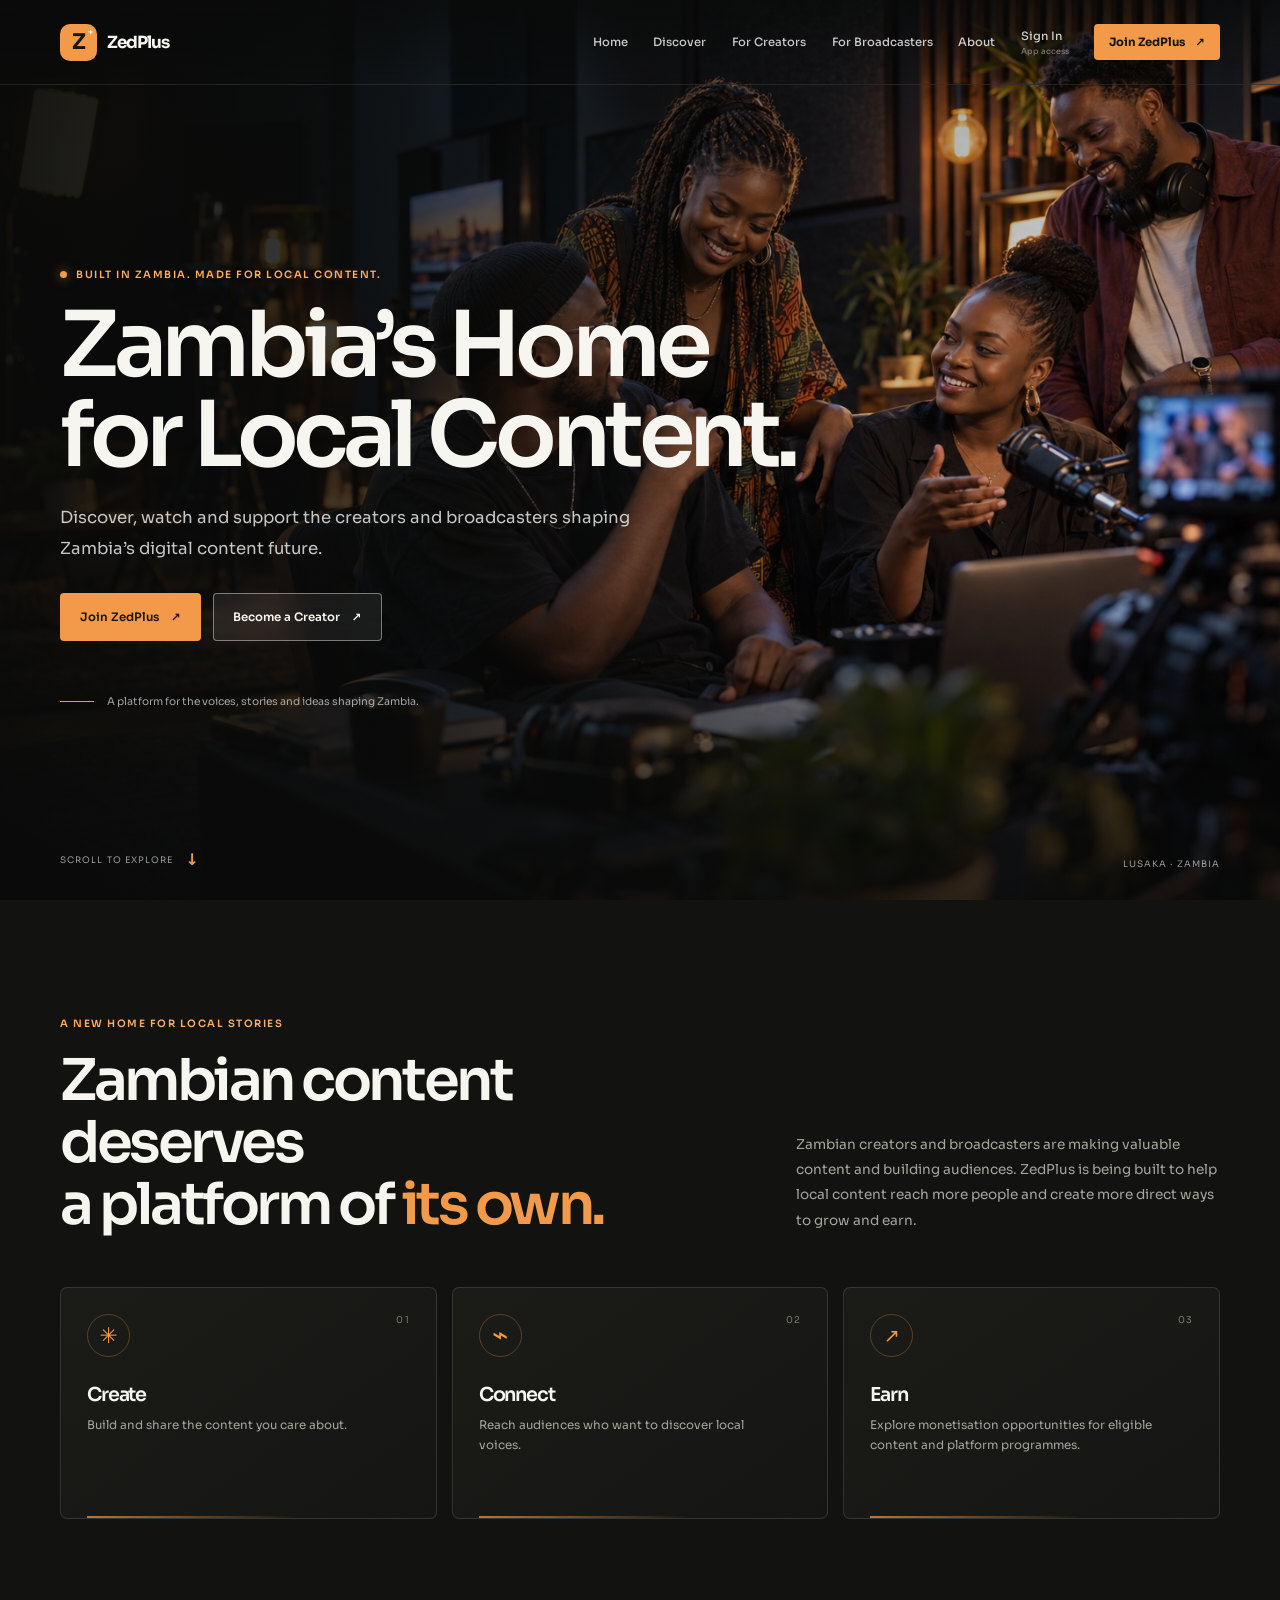
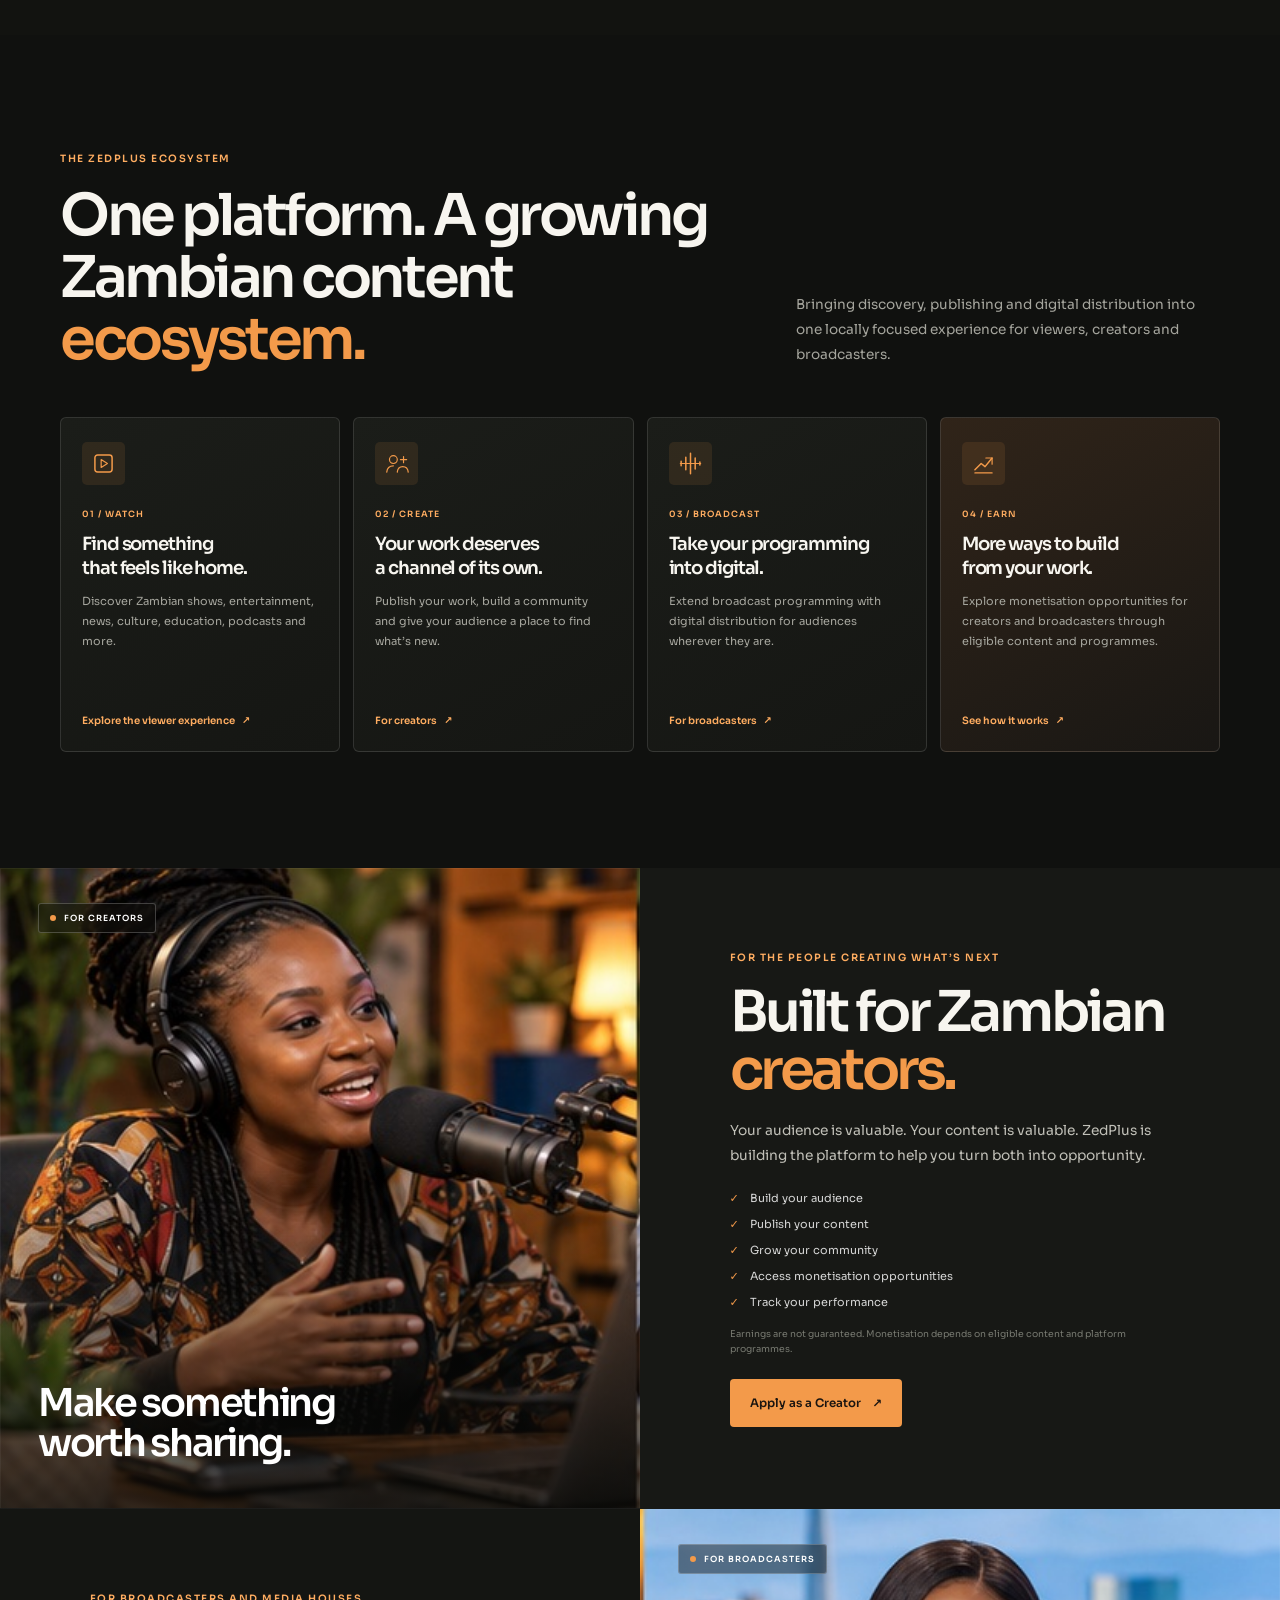
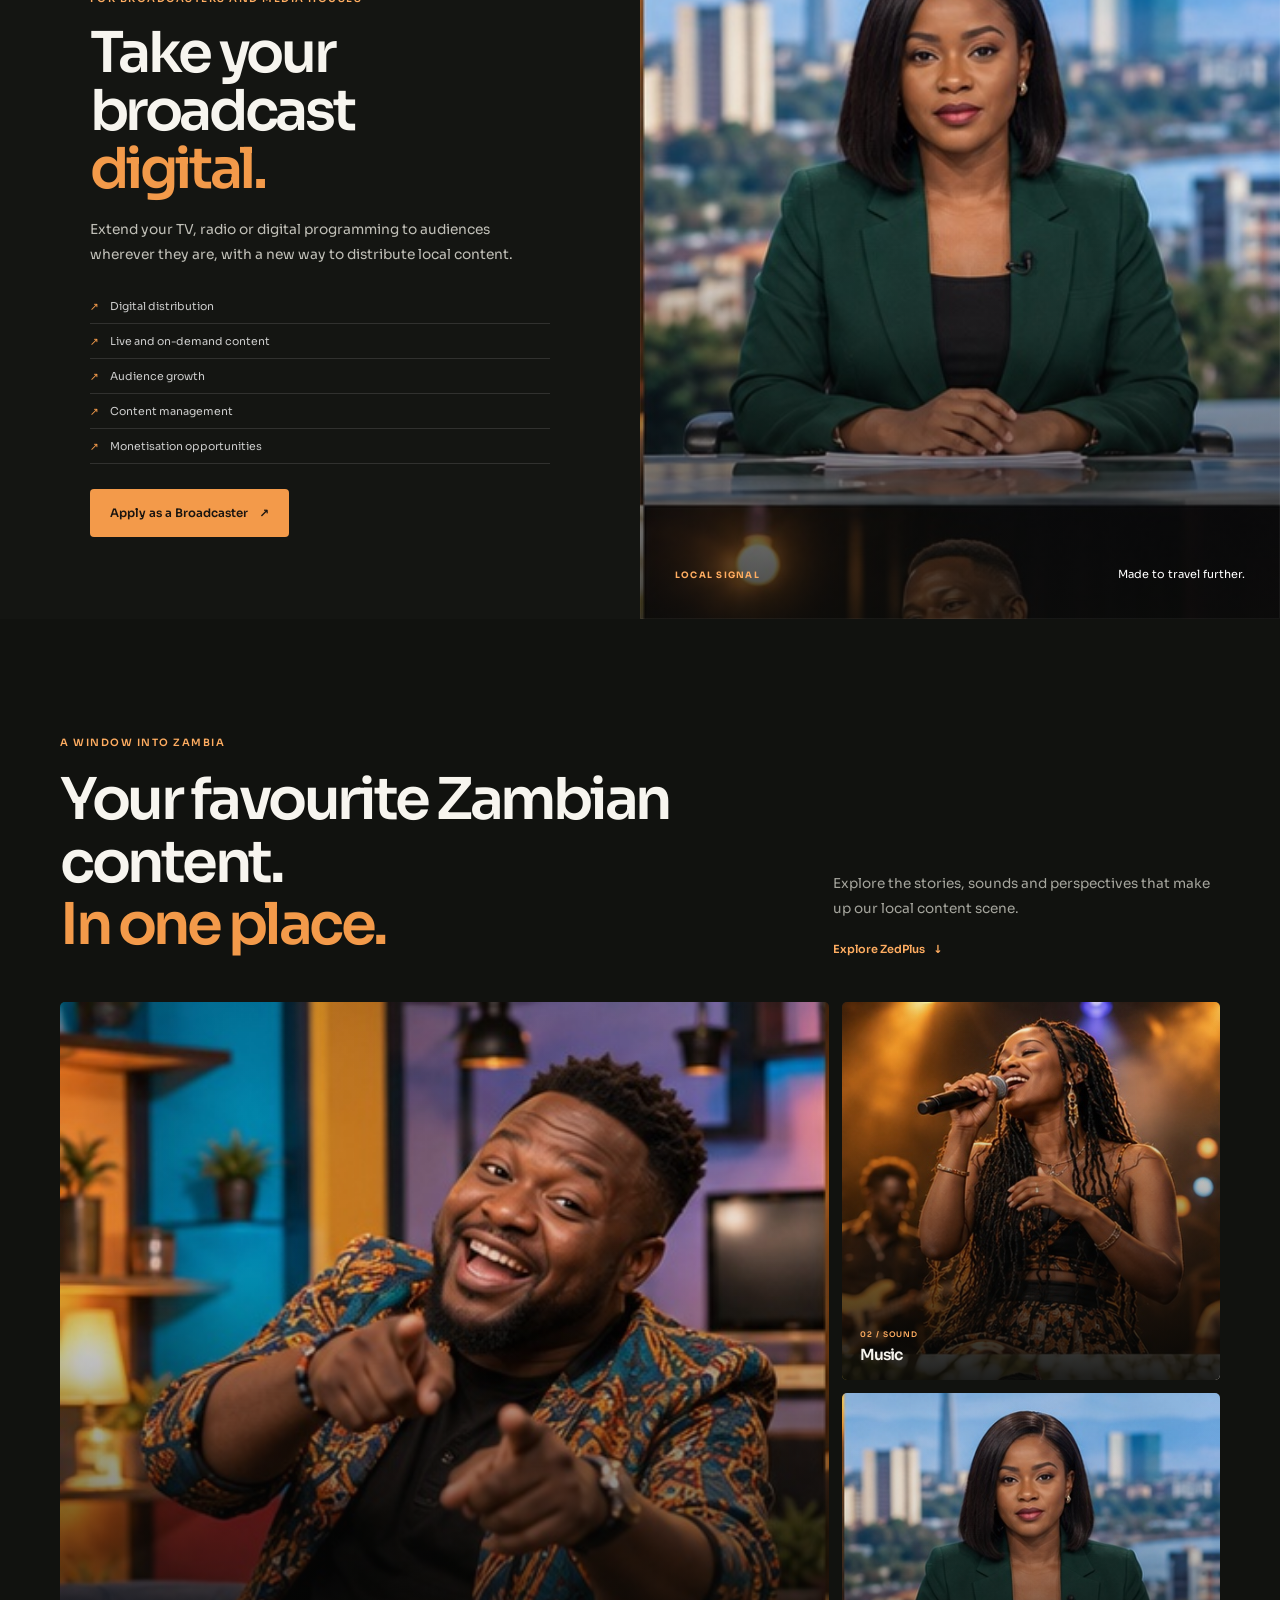
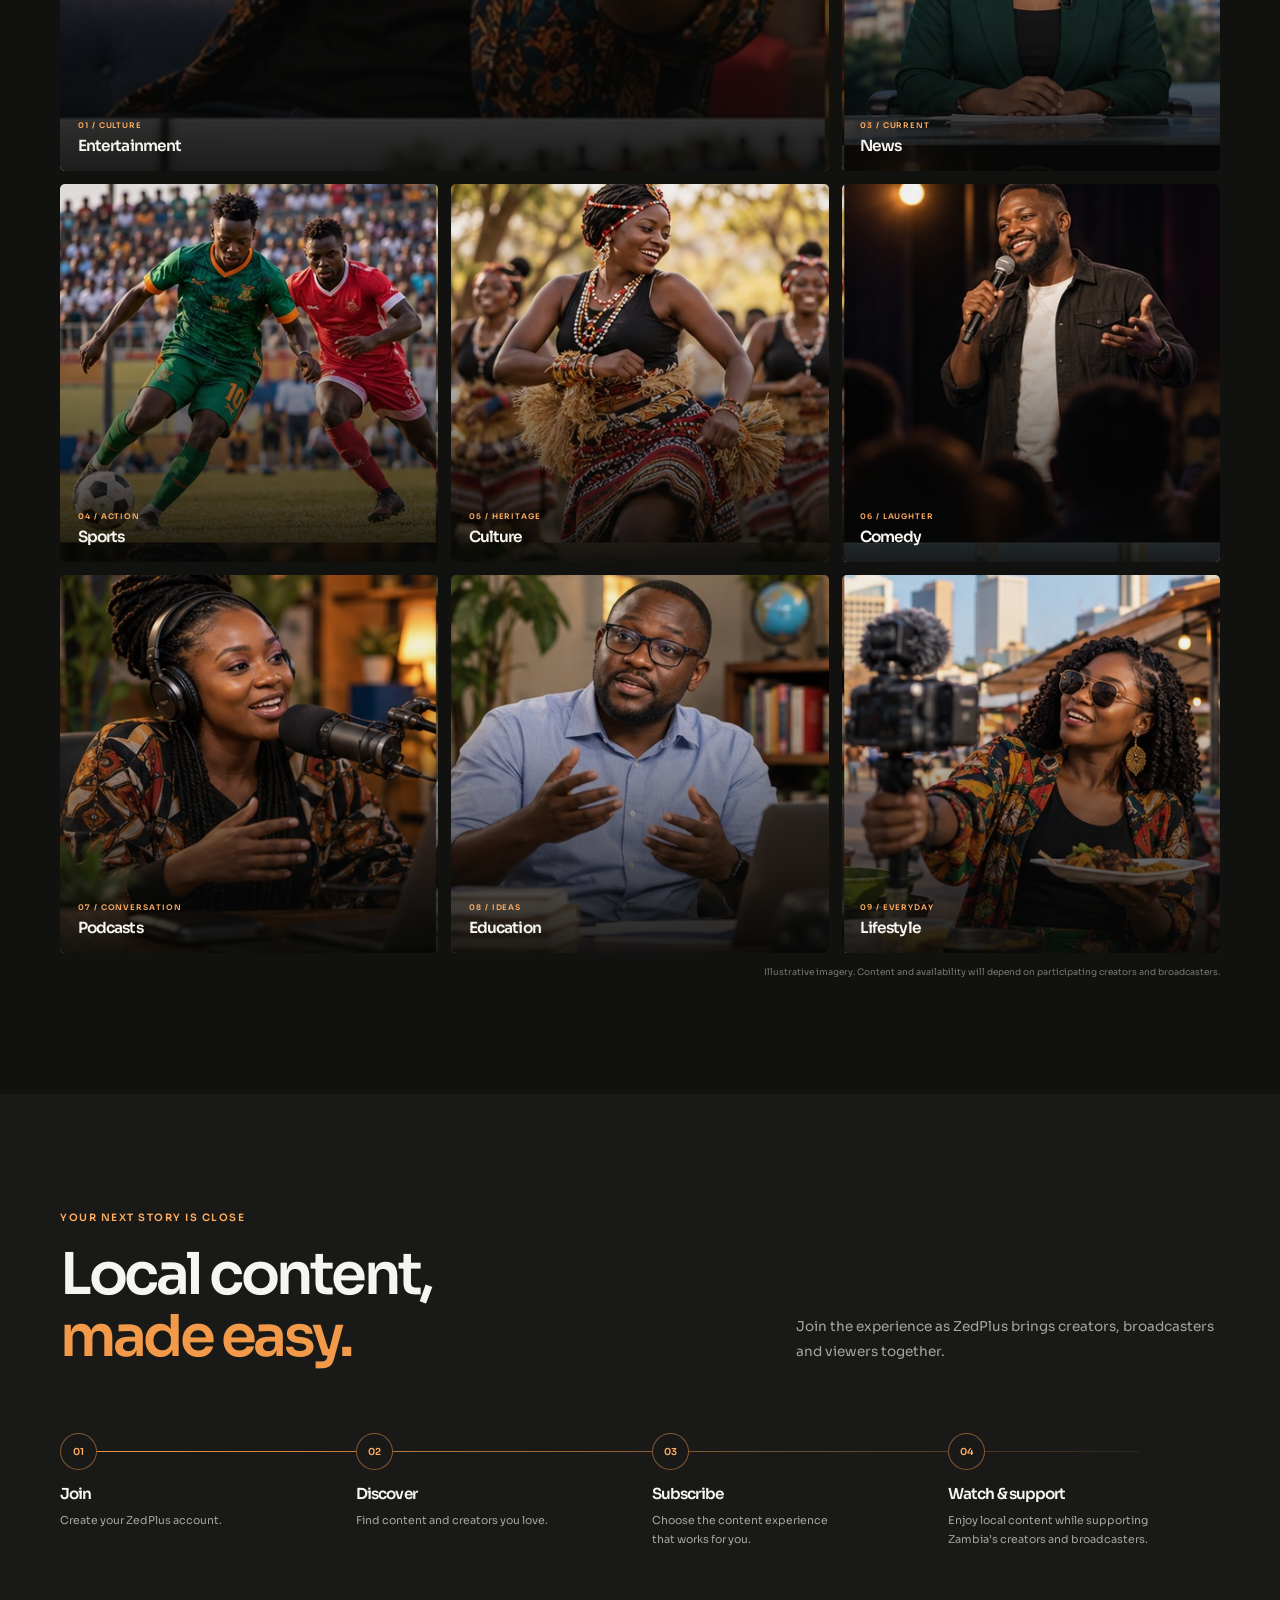
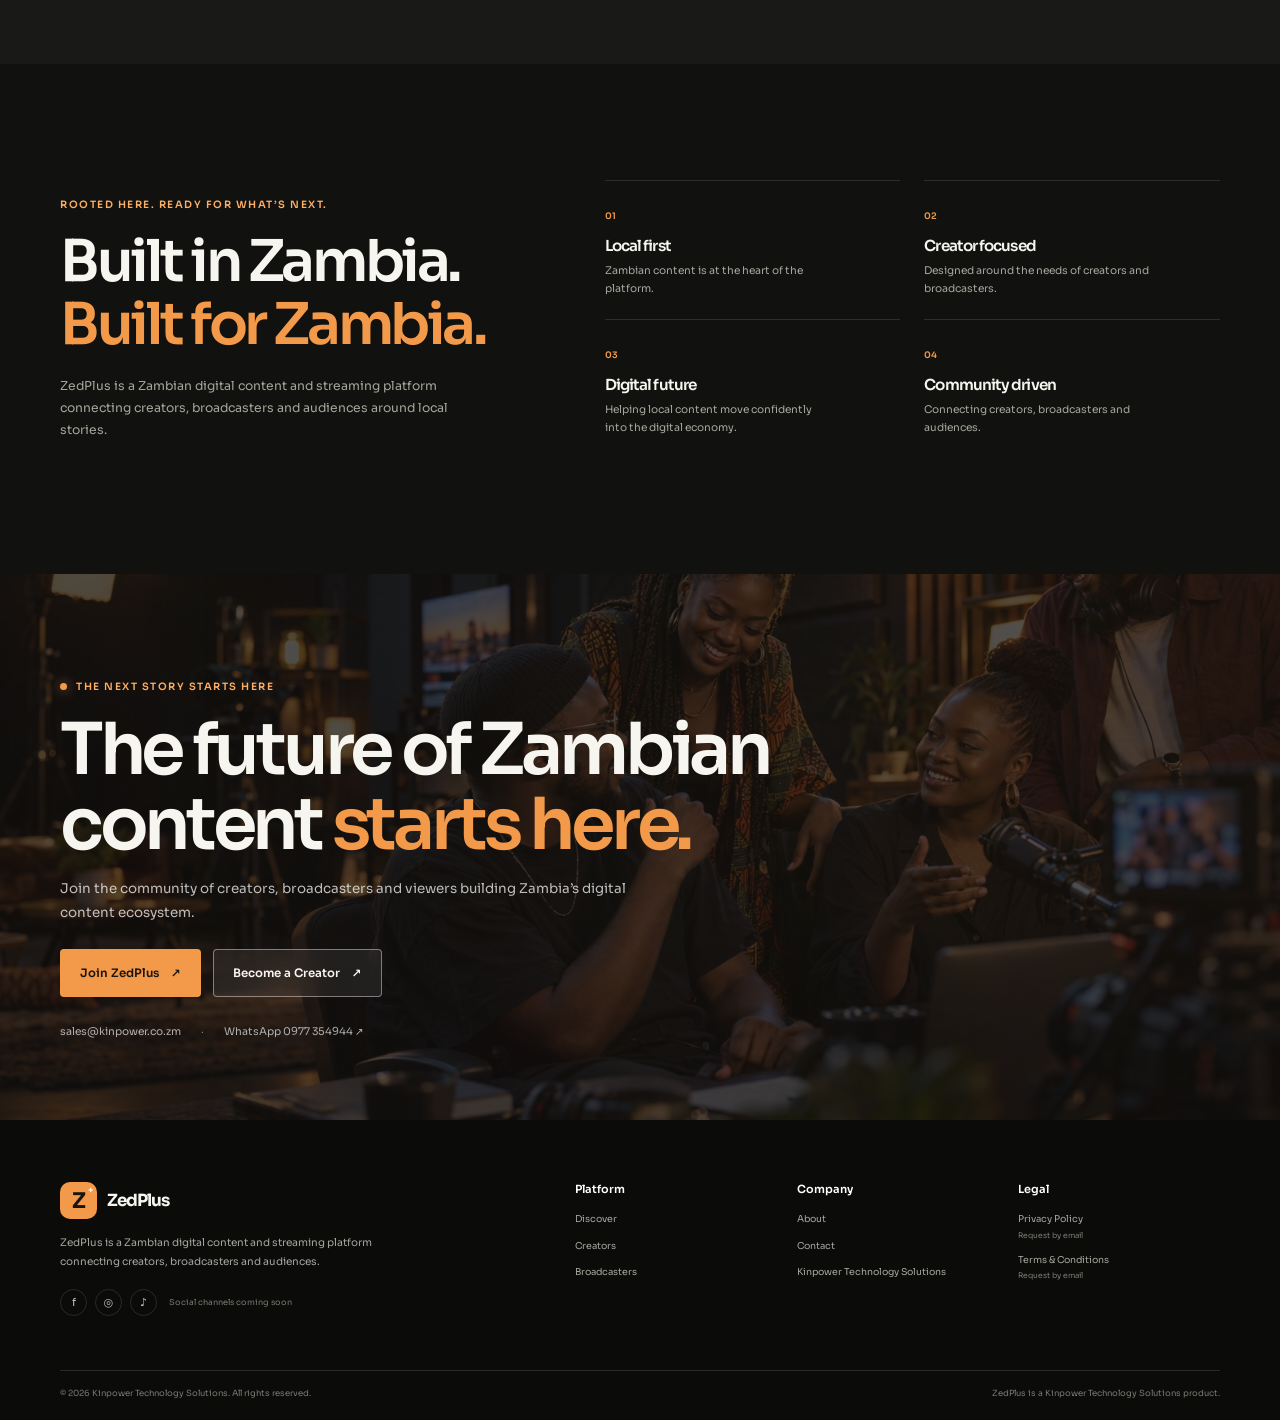
==== commit bc5b81ad: "Create undistorted ZedPlus image collage" ====
--- a/zedplus.html
+++ b/zedplus.html
@@ -82,7 +82,7 @@
     </section>
 
     <section class="creator-section split-section" id="creators" aria-labelledby="creator-title">
-      <div class="split-image creator-image" role="img" aria-label="Zambian podcast creator recording a show in a studio"><span class="image-tag"><i></i> FOR CREATORS</span><span class="image-caption">Make something<br>worth sharing.</span></div>
+      <div class="split-image creator-image"><img class="split-photo" src="assets/zedplus-content-grid.jpg" alt="Zambian podcast creator recording a show in a studio" loading="lazy"><span class="image-tag"><i></i> FOR CREATORS</span><span class="image-caption">Make something<br>worth sharing.</span></div>
       <div class="split-copy">
         <p class="eyebrow">For the people creating what’s next</p>
         <h2 id="creator-title">Built for Zambian<br><em>creators.</em></h2>
@@ -101,7 +101,7 @@
         <div class="broadcaster-features"><span>Digital distribution</span><span>Live and on-demand content</span><span>Audience growth</span><span>Content management</span><span>Monetisation opportunities</span></div>
         <a class="button button-primary" href="mailto:sales@kinpower.co.zm?subject=ZedPlus%20Broadcaster%20Enquiry">Apply as a Broadcaster <span aria-hidden="true">↗</span></a>
       </div>
-      <div class="split-image broadcaster-image" role="img" aria-label="Zambian broadcaster presenting a programme in a modern studio"><span class="image-tag"><i></i> FOR BROADCASTERS</span><span class="broadcast-overlay"><b>LOCAL SIGNAL</b><span>Made to travel further.</span></span></div>
+      <div class="split-image broadcaster-image"><img class="split-photo" src="assets/zedplus-content-grid.jpg" alt="Zambian broadcaster presenting a programme in a modern studio" loading="lazy"><span class="image-tag"><i></i> FOR BROADCASTERS</span><span class="broadcast-overlay"><b>LOCAL SIGNAL</b><span>Made to travel further.</span></span></div>
     </section>
 
     <section class="viewer-section section-pad" id="viewer" aria-labelledby="viewer-title">
@@ -111,15 +111,15 @@
           <div class="viewer-heading-copy"><p>Explore the stories, sounds and perspectives that make up our local content scene.</p><a class="text-link" href="#how-it-works">Explore ZedPlus <span aria-hidden="true">↓</span></a></div>
         </div>
         <div class="content-grid">
-          <article class="content-tile tile-entertainment"><div class="tile-image" role="img" aria-label="Entertainment host sharing a story"></div><div class="tile-info"><span>01 / CULTURE</span><h3>Entertainment</h3></div></article>
-          <article class="content-tile tile-music"><div class="tile-image" role="img" aria-label="Singer performing on stage"></div><div class="tile-info"><span>02 / SOUND</span><h3>Music</h3></div></article>
-          <article class="content-tile tile-news"><div class="tile-image" role="img" aria-label="News presenter in a studio"></div><div class="tile-info"><span>03 / CURRENT</span><h3>News</h3></div></article>
-          <article class="content-tile tile-sports"><div class="tile-image" role="img" aria-label="Footballers playing at a local stadium"></div><div class="tile-info"><span>04 / ACTION</span><h3>Sports</h3></div></article>
-          <article class="content-tile tile-culture"><div class="tile-image" role="img" aria-label="Dancer celebrating Zambian culture"></div><div class="tile-info"><span>05 / HERITAGE</span><h3>Culture</h3></div></article>
-          <article class="content-tile tile-comedy"><div class="tile-image" role="img" aria-label="Comedian performing live"></div><div class="tile-info"><span>06 / LAUGHTER</span><h3>Comedy</h3></div></article>
-          <article class="content-tile tile-podcasts"><div class="tile-image" role="img" aria-label="Podcast host recording an episode"></div><div class="tile-info"><span>07 / CONVERSATION</span><h3>Podcasts</h3></div></article>
-          <article class="content-tile tile-education"><div class="tile-image" role="img" aria-label="Educator sharing a lesson on camera"></div><div class="tile-info"><span>08 / IDEAS</span><h3>Education</h3></div></article>
-          <article class="content-tile tile-lifestyle"><div class="tile-image" role="img" aria-label="Lifestyle creator filming a story in Lusaka"></div><div class="tile-info"><span>09 / EVERYDAY</span><h3>Lifestyle</h3></div></article>
+          <article class="content-tile tile-entertainment"><div class="tile-image"><img src="assets/zedplus-content-grid.jpg" alt="Entertainment host sharing a story" loading="lazy"></div><div class="tile-info"><span>01 / CULTURE</span><h3>Entertainment</h3></div></article>
+          <article class="content-tile tile-music"><div class="tile-image"><img src="assets/zedplus-content-grid.jpg" alt="Singer performing on stage" loading="lazy"></div><div class="tile-info"><span>02 / SOUND</span><h3>Music</h3></div></article>
+          <article class="content-tile tile-news"><div class="tile-image"><img src="assets/zedplus-content-grid.jpg" alt="News presenter in a studio" loading="lazy"></div><div class="tile-info"><span>03 / CURRENT</span><h3>News</h3></div></article>
+          <article class="content-tile tile-sports"><div class="tile-image"><img src="assets/zedplus-content-grid.jpg" alt="Footballers playing at a local stadium" loading="lazy"></div><div class="tile-info"><span>04 / ACTION</span><h3>Sports</h3></div></article>
+          <article class="content-tile tile-culture"><div class="tile-image"><img src="assets/zedplus-content-grid.jpg" alt="Dancer celebrating Zambian culture" loading="lazy"></div><div class="tile-info"><span>05 / HERITAGE</span><h3>Culture</h3></div></article>
+          <article class="content-tile tile-comedy"><div class="tile-image"><img src="assets/zedplus-content-grid.jpg" alt="Comedian performing live" loading="lazy"></div><div class="tile-info"><span>06 / LAUGHTER</span><h3>Comedy</h3></div></article>
+          <article class="content-tile tile-podcasts"><div class="tile-image"><img src="assets/zedplus-content-grid.jpg" alt="Podcast host recording an episode" loading="lazy"></div><div class="tile-info"><span>07 / CONVERSATION</span><h3>Podcasts</h3></div></article>
+          <article class="content-tile tile-education"><div class="tile-image"><img src="assets/zedplus-content-grid.jpg" alt="Educator sharing a lesson on camera" loading="lazy"></div><div class="tile-info"><span>08 / IDEAS</span><h3>Education</h3></div></article>
+          <article class="content-tile tile-lifestyle"><div class="tile-image"><img src="assets/zedplus-content-grid.jpg" alt="Lifestyle creator filming a story in Lusaka" loading="lazy"></div><div class="tile-info"><span>09 / EVERYDAY</span><h3>Lifestyle</h3></div></article>
         </div>
         <p class="image-disclaimer">Illustrative imagery. Content and availability will depend on participating creators and broadcasters.</p>
       </div>
--- a/zedplus.css
+++ b/zedplus.css
@@ -96,10 +96,12 @@
 .card-link span { margin-left: 5px; }
 
 .split-section { display: grid; min-height: 620px; grid-template-columns: 1fr 1fr; }
-.split-image { position: relative; min-height: 580px; overflow: hidden; background-image: linear-gradient(0deg, rgba(11,12,10,.78), transparent 55%), url("assets/zedplus-content-grid.jpg"); background-size: 100% 100%, 300% 300%; }
-.creator-image { background-position: center, 0% 100%; }
-.broadcaster-image { background-position: center, 100% 0%; }
-.split-image::after { position: absolute; inset: 0; border: 1px solid rgba(255,255,255,.05); content: ""; pointer-events: none; }
+.split-image { position: relative; min-height: 580px; overflow: hidden; isolation: isolate; background: #222; }
+.split-photo { position: absolute; z-index: -2; top: 0; left: 0; width: 300%; max-width: none; height: auto; transform: translate(var(--split-x), var(--split-y)); }
+.creator-image { --split-x: 0%; --split-y: -66.666%; }
+.broadcaster-image { --split-x: -66.666%; --split-y: 0%; }
+.split-image::before { position: absolute; z-index: -1; inset: 0; background: linear-gradient(0deg, rgba(11,12,10,.78), transparent 55%); content: ""; }
+.split-image::after { position: absolute; z-index: 2; inset: 0; border: 1px solid rgba(255,255,255,.05); content: ""; pointer-events: none; }
 .image-tag { position: absolute; top: 35px; left: 38px; display: inline-flex; align-items: center; gap: 8px; padding: 9px 11px; border: 1px solid rgba(255,255,255,.21); border-radius: 3px; color: white; background: rgba(14,15,13,.44); backdrop-filter: blur(10px); font-size: .53rem; font-weight: 600; letter-spacing: .12em; }
 .image-tag i { width: 6px; height: 6px; border-radius: 50%; background: var(--orange); }
 .image-caption { position: absolute; bottom: 45px; left: 38px; color: white; font-size: clamp(1.8rem, 3vw, 3rem); font-weight: 600; letter-spacing: -.06em; line-height: 1.04; }
@@ -126,19 +128,22 @@
 .viewer-heading-copy { display: grid; justify-items: start; gap: 17px; }
 .text-link { color: var(--orange-bright); font-size: .7rem; font-weight: 600; }
 .text-link span { margin-left: 6px; }
-.content-grid { display: grid; grid-template-columns: repeat(3, 1fr); gap: 13px; }
-.content-tile { position: relative; min-height: 224px; overflow: hidden; border-radius: 5px; background: #222; }
-.tile-image { position: absolute; inset: 0; background-image: linear-gradient(0deg, rgba(6,7,6,.9), rgba(6,7,6,.05) 70%), url("assets/zedplus-content-grid.jpg"); background-size: 100% 100%, 300% 300%; transition: transform .35s ease; }
-.content-tile:hover .tile-image { transform: scale(1.05); }
-.tile-entertainment .tile-image { background-position: center, 0% 0%; }
-.tile-music .tile-image { background-position: center, 50% 0%; }
-.tile-news .tile-image { background-position: center, 100% 0%; }
-.tile-sports .tile-image { background-position: center, 0% 50%; }
-.tile-culture .tile-image { background-position: center, 50% 50%; }
-.tile-comedy .tile-image { background-position: center, 100% 50%; }
-.tile-podcasts .tile-image { background-position: center, 0% 100%; }
-.tile-education .tile-image { background-position: center, 50% 100%; }
-.tile-lifestyle .tile-image { background-position: center, 100% 100%; }
+.content-grid { display: grid; grid-template-columns: repeat(3, minmax(0, 1fr)); grid-auto-rows: clamp(190px, calc((min(100vw - 48px, 1160px) - 26px) / 3), 378px); gap: 13px; }
+.content-tile { position: relative; min-width: 0; overflow: hidden; border-radius: 5px; background: #222; }
+.tile-entertainment { grid-column: span 2; grid-row: span 2; }
+.tile-image { position: absolute; inset: 0; overflow: hidden; }
+.tile-image::after { position: absolute; inset: 0; background: linear-gradient(0deg, rgba(6,7,6,.9), rgba(6,7,6,.05) 70%); content: ""; }
+.tile-image img { position: absolute; top: 0; left: 0; width: 300%; max-width: none; height: auto; transform: translate(var(--crop-x), var(--crop-y)); transition: filter .35s ease; }
+.content-tile:hover .tile-image img { filter: brightness(1.08); }
+.tile-entertainment .tile-image { --crop-x: 0%; --crop-y: 0%; }
+.tile-music .tile-image { --crop-x: -33.333%; --crop-y: 0%; }
+.tile-news .tile-image { --crop-x: -66.666%; --crop-y: 0%; }
+.tile-sports .tile-image { --crop-x: 0%; --crop-y: -33.333%; }
+.tile-culture .tile-image { --crop-x: -33.333%; --crop-y: -33.333%; }
+.tile-comedy .tile-image { --crop-x: -66.666%; --crop-y: -33.333%; }
+.tile-podcasts .tile-image { --crop-x: 0%; --crop-y: -66.666%; }
+.tile-education .tile-image { --crop-x: -33.333%; --crop-y: -66.666%; }
+.tile-lifestyle .tile-image { --crop-x: -66.666%; --crop-y: -66.666%; }
 .tile-info { position: absolute; right: 18px; bottom: 16px; left: 18px; }
 .tile-info span { display: block; margin-bottom: 6px; color: var(--orange-bright); font-size: .48rem; font-weight: 600; letter-spacing: .12em; }
 .tile-info h3 { margin: 0; font-size: .96rem; }
@@ -238,8 +243,7 @@
   .broadcaster-section .split-image { min-height: 360px; }
   .image-tag { top: 22px; left: 20px; }
   .image-caption { bottom: 28px; left: 23px; }
-  .content-grid { grid-template-columns: repeat(2, 1fr); gap: 9px; }
-  .content-tile { min-height: 185px; }
+  .content-grid { grid-template-columns: repeat(2, minmax(0, 1fr)); grid-auto-rows: clamp(145px, calc((min(100vw - 36px, 560px) - 9px) / 2), 275px); gap: 9px; }
   .tile-info { right: 12px; bottom: 12px; left: 12px; }
   .tile-info h3 { font-size: .82rem; }
   .tile-info span { font-size: .43rem; }
@@ -258,7 +262,7 @@
   .feature-grid { grid-template-columns: 1fr; }
   .feature-card { min-height: 265px; padding: 22px; }
   .feature-card h3 br { display: none; }
-  .content-tile { min-height: 158px; }
+  .content-grid { grid-auto-rows: clamp(130px, calc((100vw - 40px) / 2), 195px); }
   .footer-links { grid-template-columns: 1fr 1fr; row-gap: 28px; }
   .footer-bottom { flex-direction: column; gap: 8px; line-height: 1.6; }
   .social-coming { flex-wrap: wrap; }
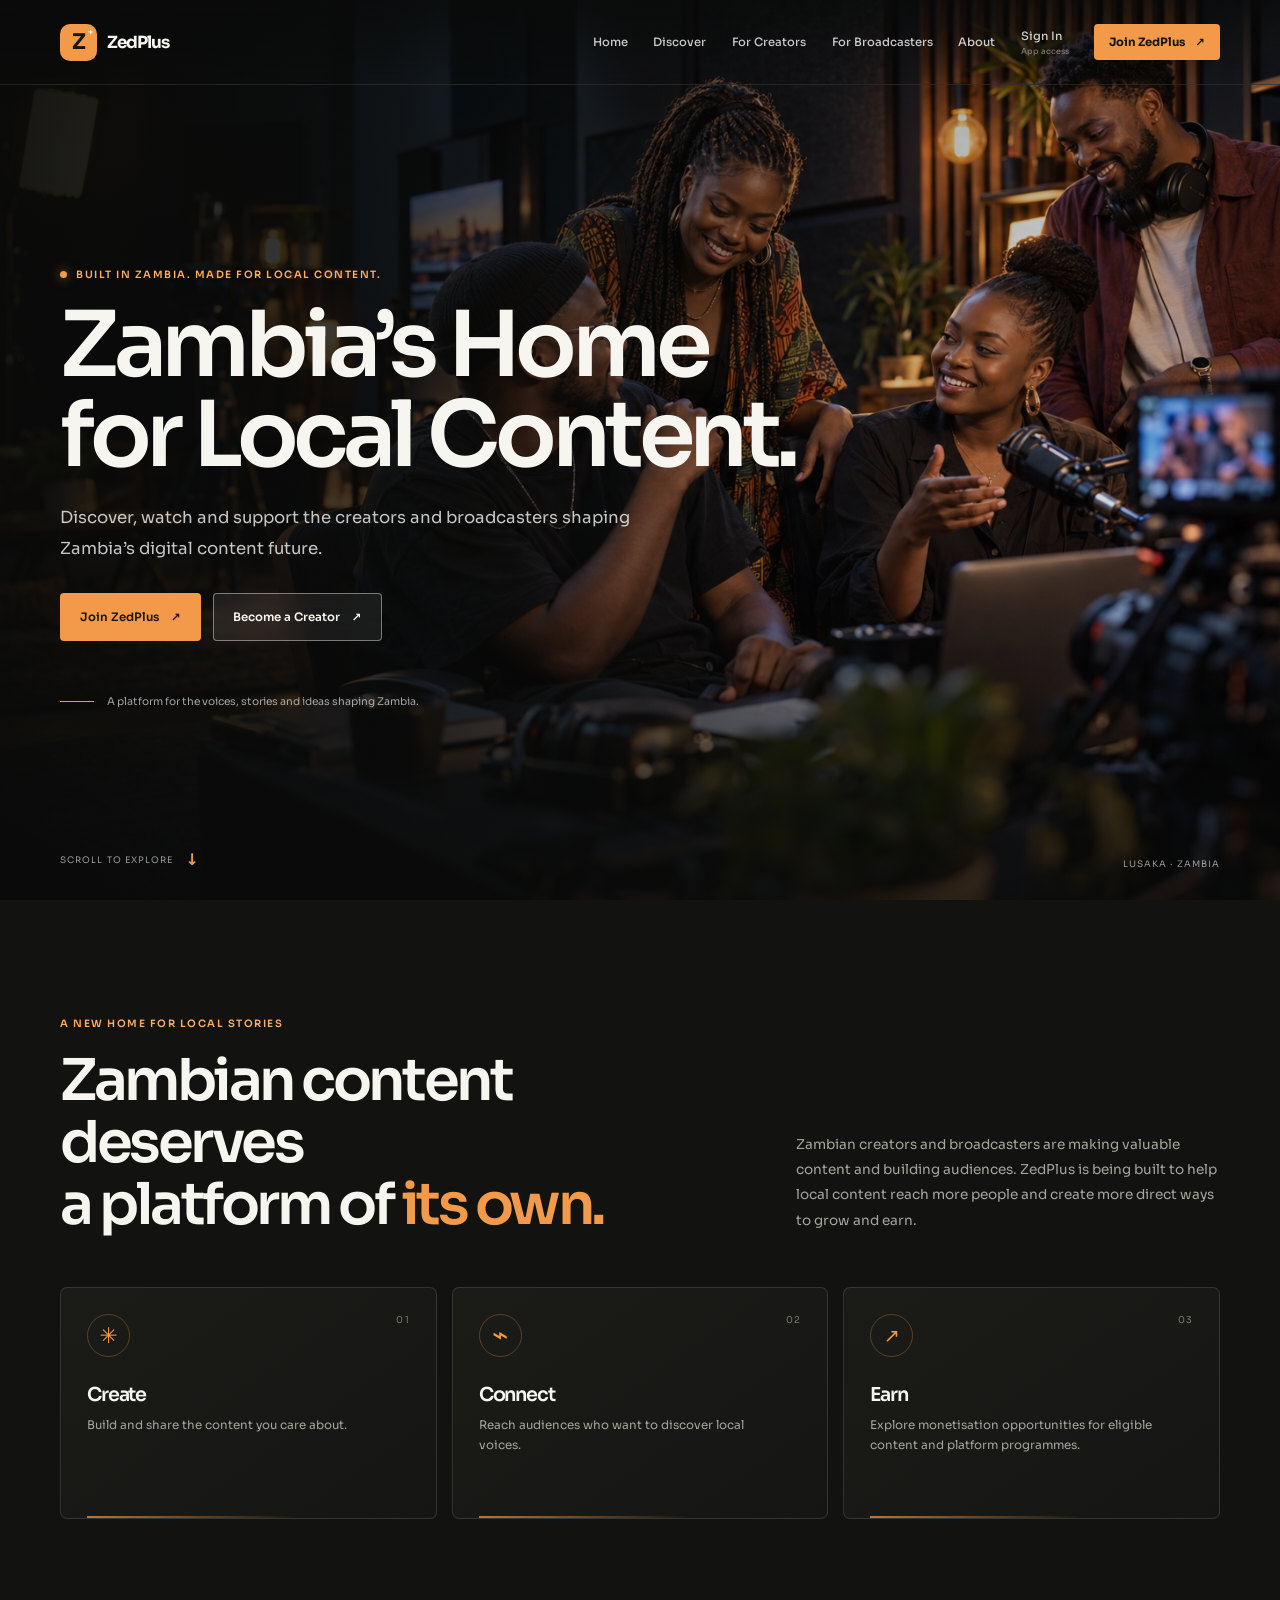
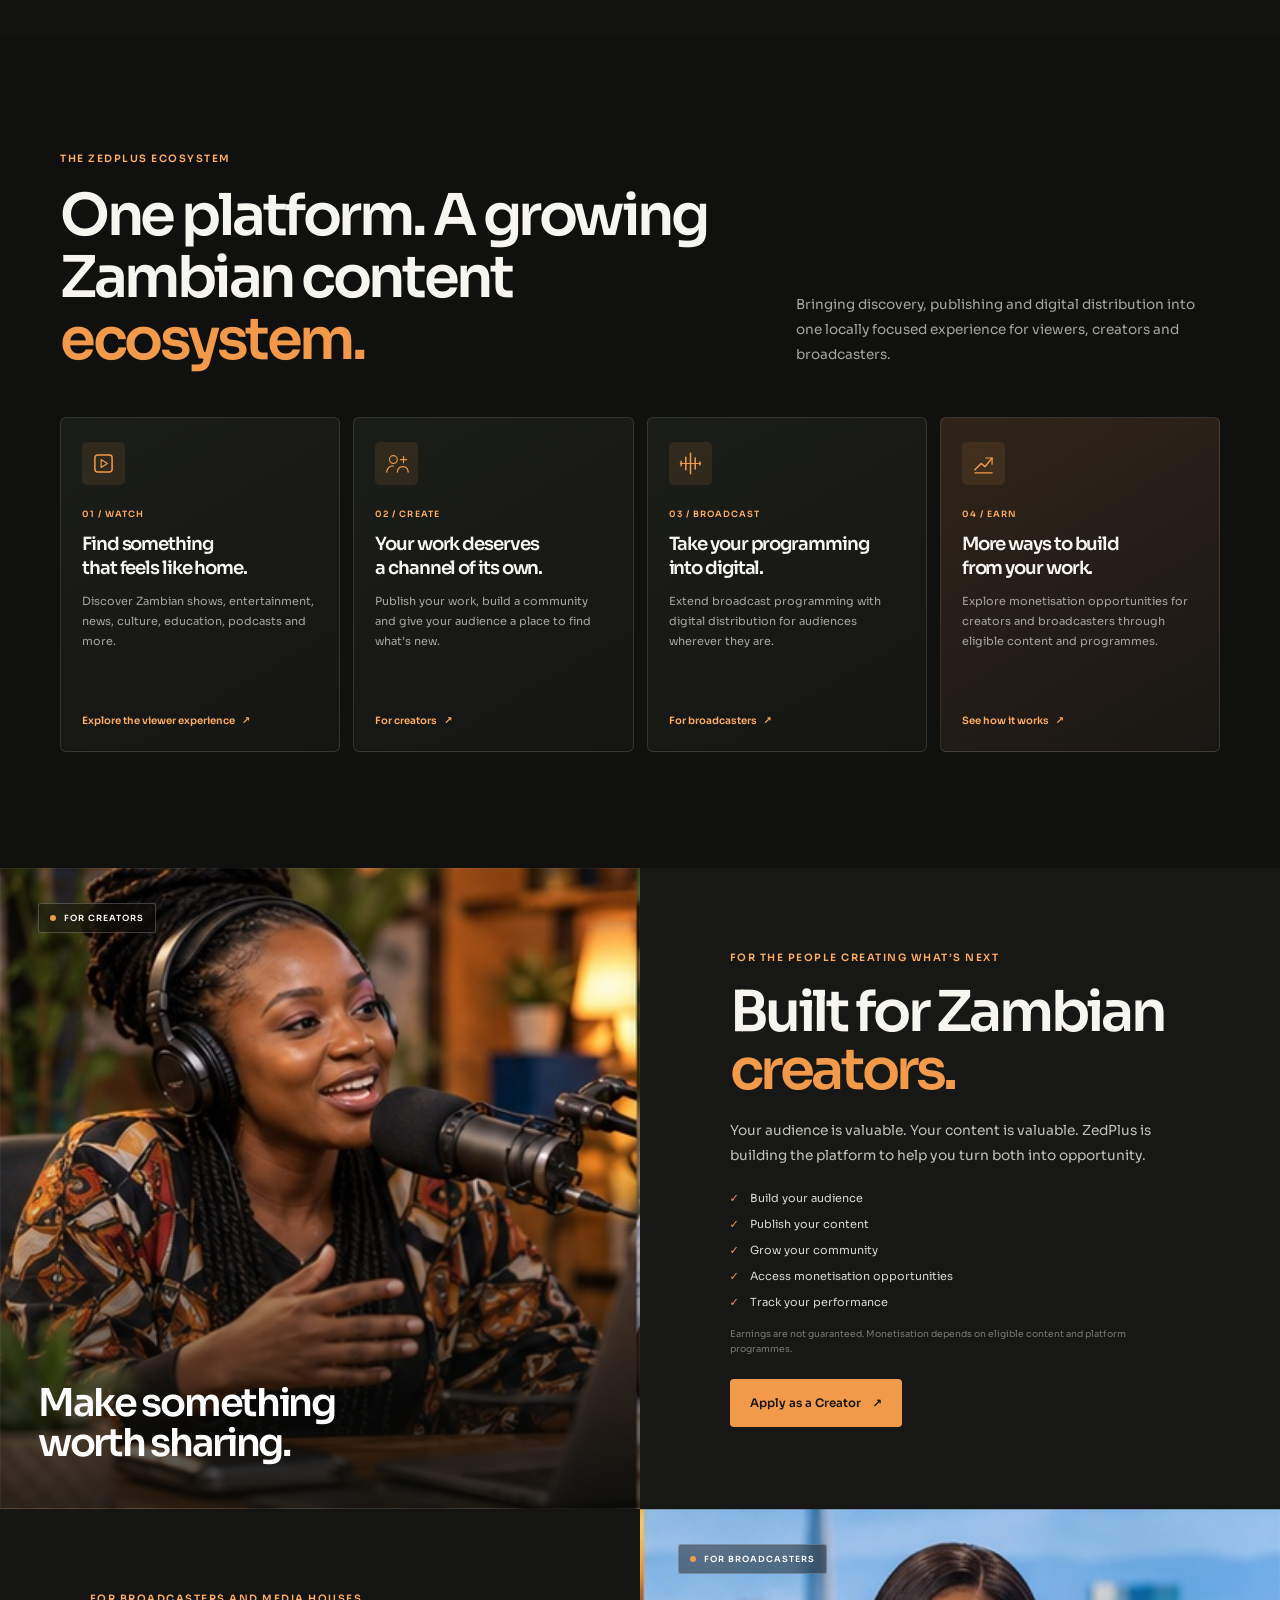
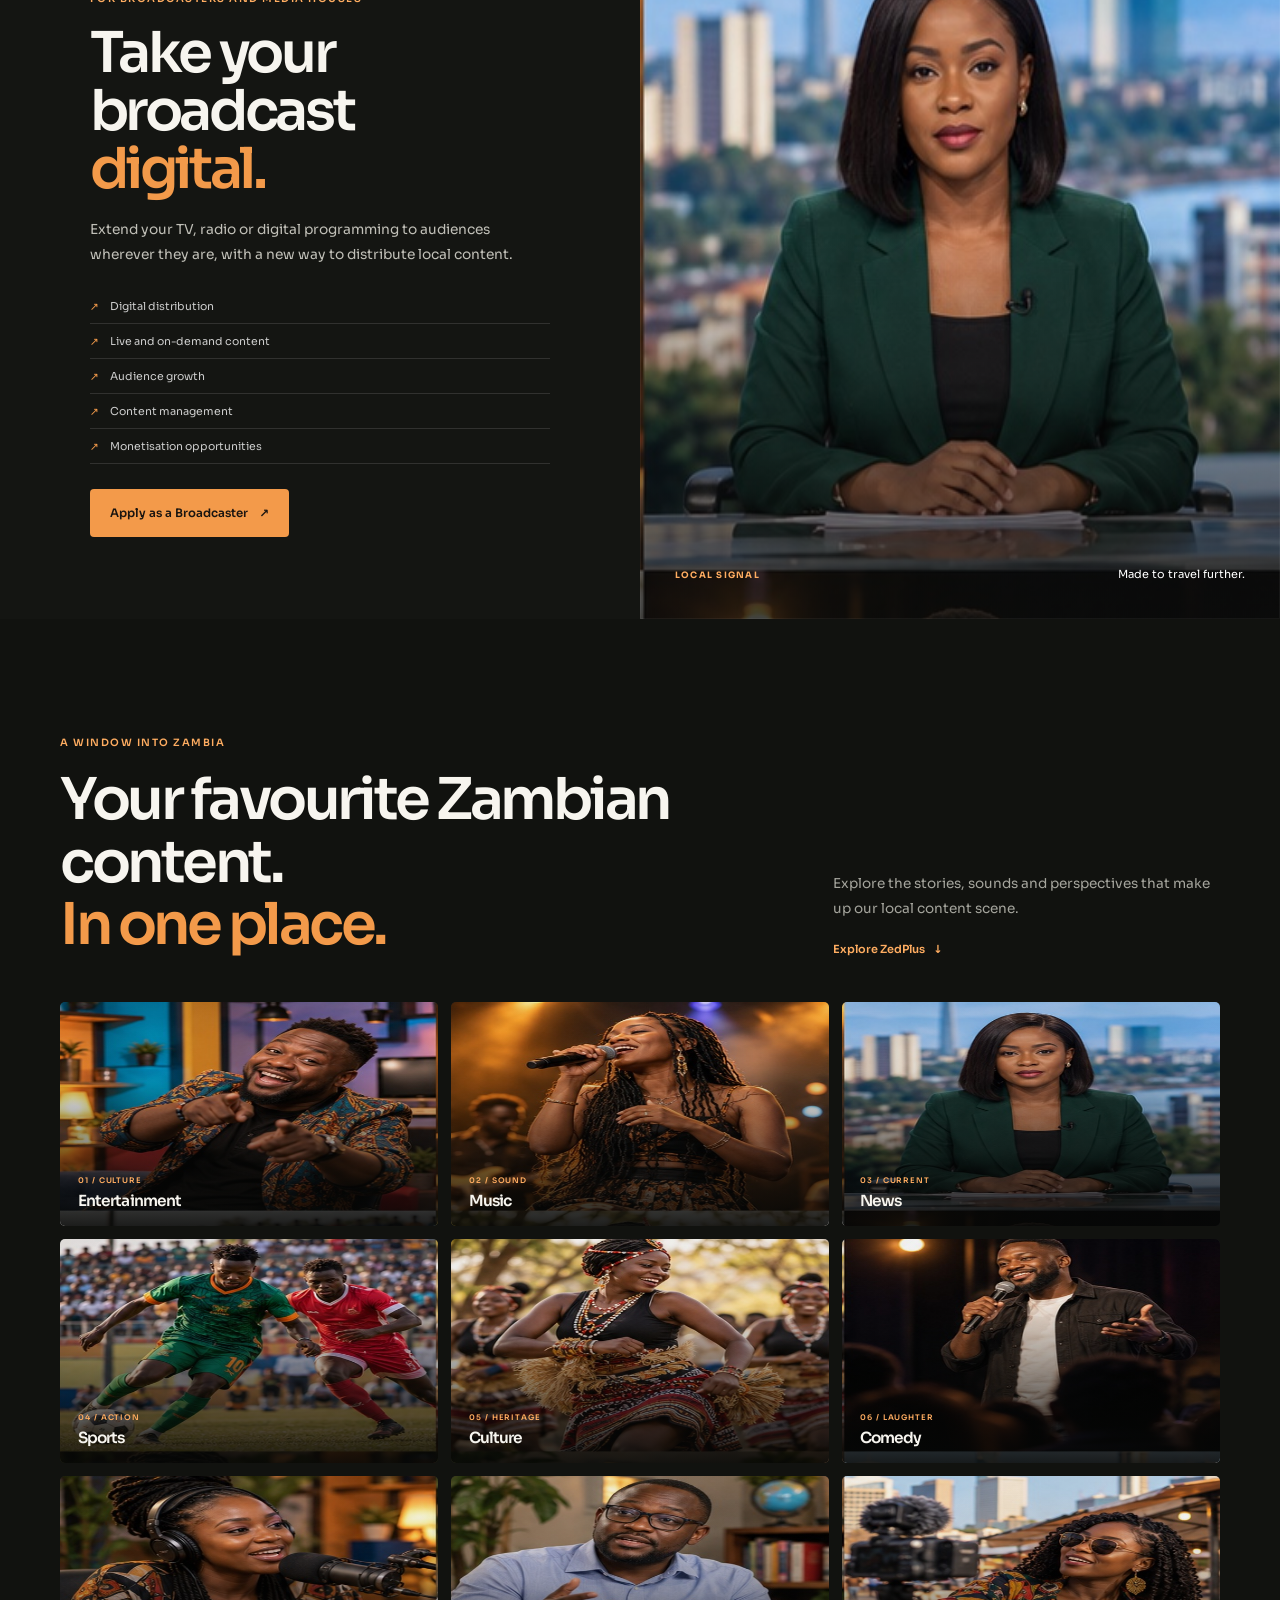
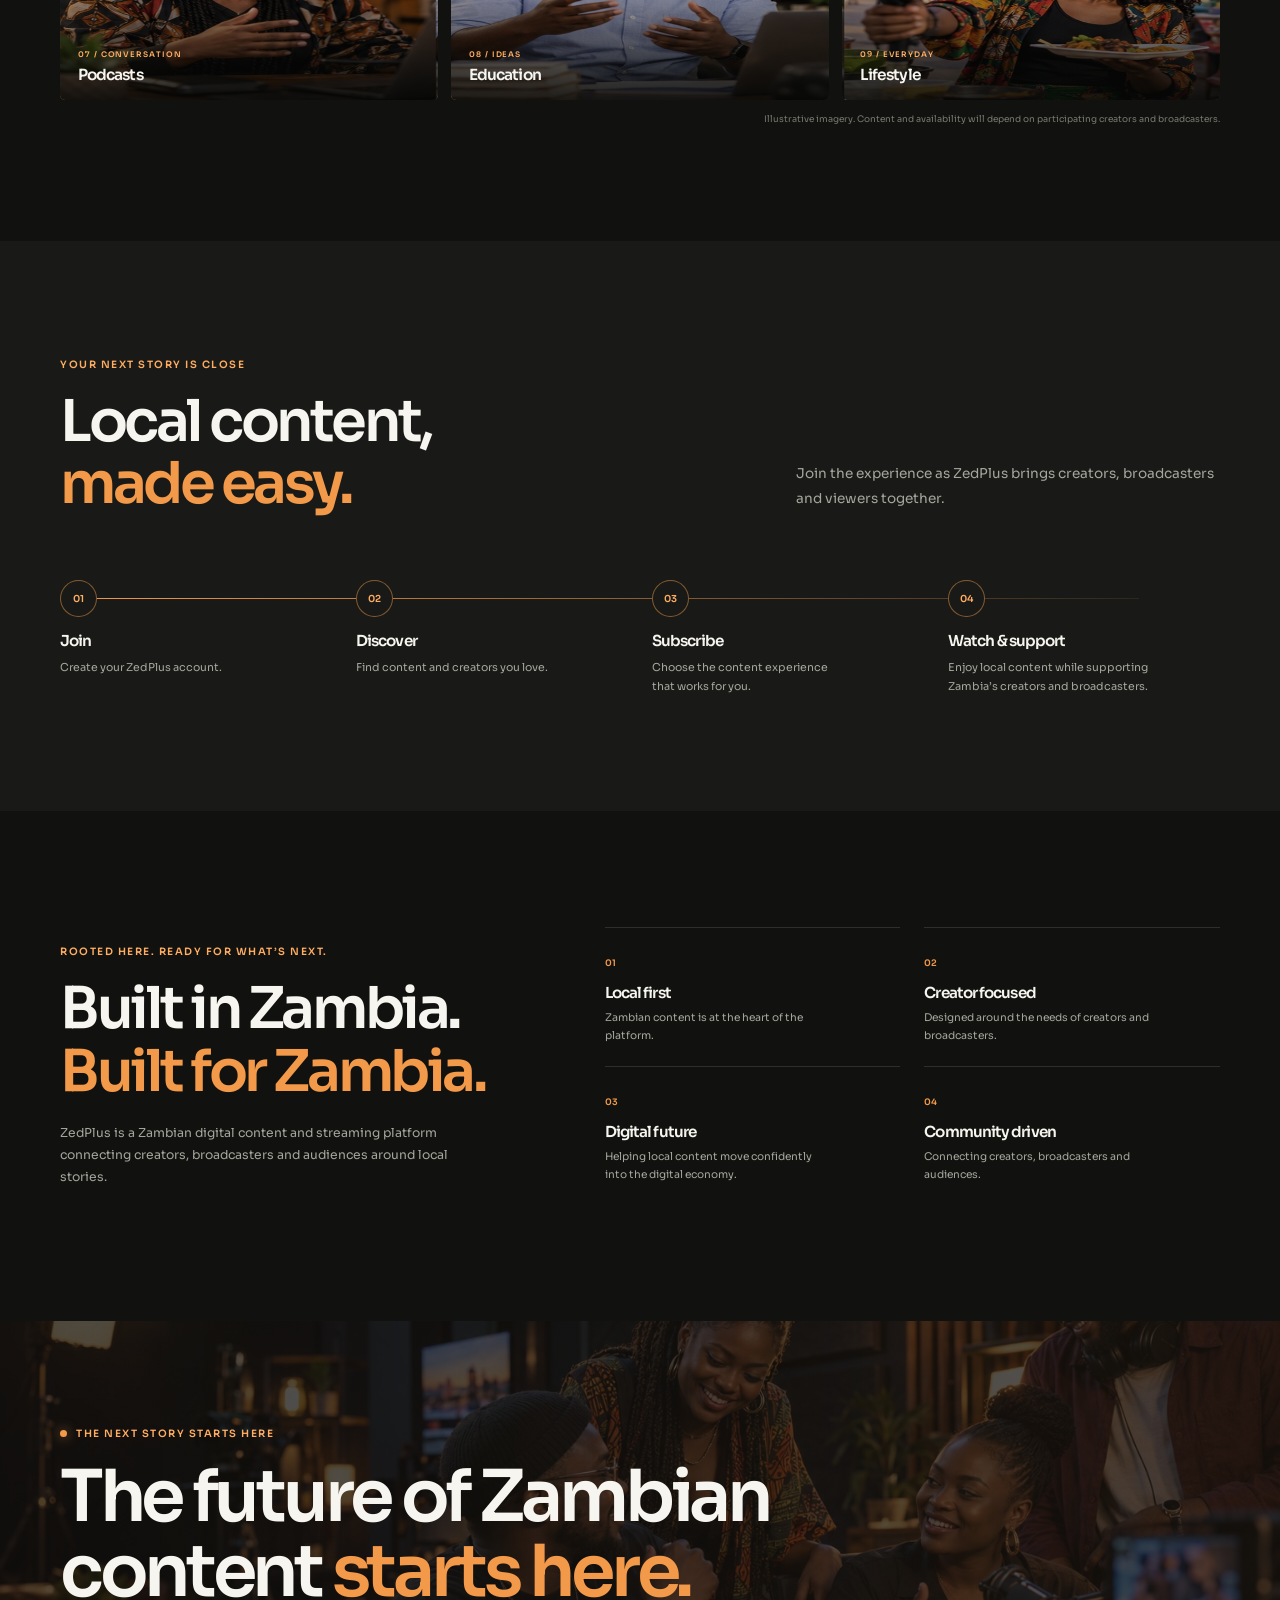
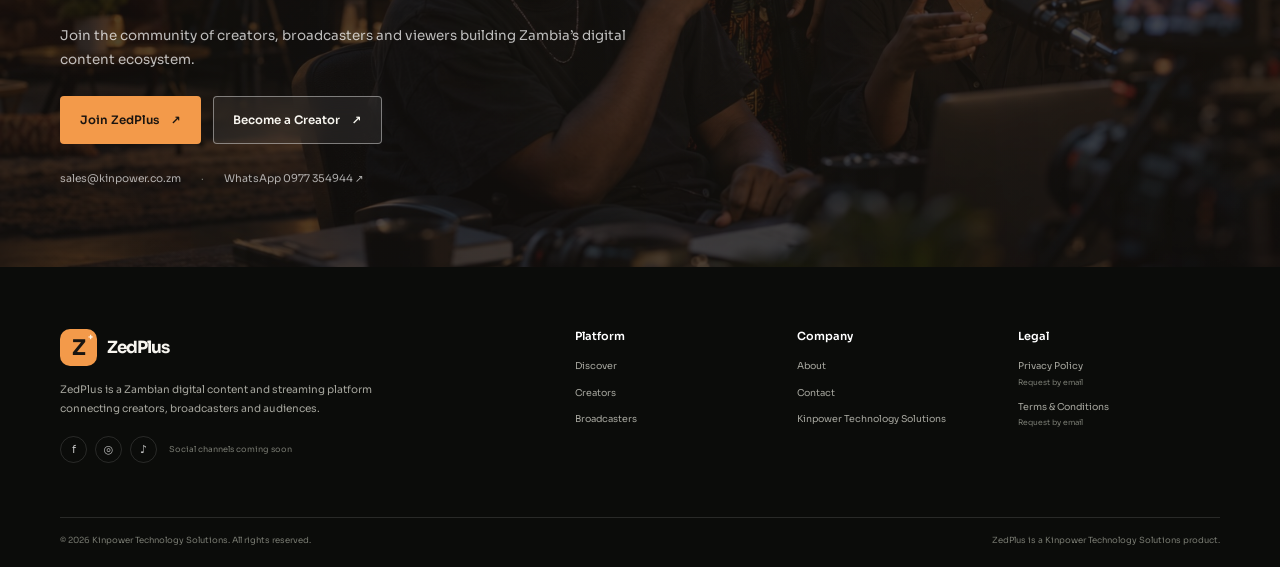
==== commit 9e5cd2e5: "Revert ZedPlus collage layout" ====
--- a/zedplus.html
+++ b/zedplus.html
@@ -82,7 +82,7 @@
     </section>
 
     <section class="creator-section split-section" id="creators" aria-labelledby="creator-title">
-      <div class="split-image creator-image"><img class="split-photo" src="assets/zedplus-content-grid.jpg" alt="Zambian podcast creator recording a show in a studio" loading="lazy"><span class="image-tag"><i></i> FOR CREATORS</span><span class="image-caption">Make something<br>worth sharing.</span></div>
+      <div class="split-image creator-image" role="img" aria-label="Zambian podcast creator recording a show in a studio"><span class="image-tag"><i></i> FOR CREATORS</span><span class="image-caption">Make something<br>worth sharing.</span></div>
       <div class="split-copy">
         <p class="eyebrow">For the people creating what’s next</p>
         <h2 id="creator-title">Built for Zambian<br><em>creators.</em></h2>
@@ -101,7 +101,7 @@
         <div class="broadcaster-features"><span>Digital distribution</span><span>Live and on-demand content</span><span>Audience growth</span><span>Content management</span><span>Monetisation opportunities</span></div>
         <a class="button button-primary" href="mailto:sales@kinpower.co.zm?subject=ZedPlus%20Broadcaster%20Enquiry">Apply as a Broadcaster <span aria-hidden="true">↗</span></a>
       </div>
-      <div class="split-image broadcaster-image"><img class="split-photo" src="assets/zedplus-content-grid.jpg" alt="Zambian broadcaster presenting a programme in a modern studio" loading="lazy"><span class="image-tag"><i></i> FOR BROADCASTERS</span><span class="broadcast-overlay"><b>LOCAL SIGNAL</b><span>Made to travel further.</span></span></div>
+      <div class="split-image broadcaster-image" role="img" aria-label="Zambian broadcaster presenting a programme in a modern studio"><span class="image-tag"><i></i> FOR BROADCASTERS</span><span class="broadcast-overlay"><b>LOCAL SIGNAL</b><span>Made to travel further.</span></span></div>
     </section>
 
     <section class="viewer-section section-pad" id="viewer" aria-labelledby="viewer-title">
@@ -111,15 +111,15 @@
           <div class="viewer-heading-copy"><p>Explore the stories, sounds and perspectives that make up our local content scene.</p><a class="text-link" href="#how-it-works">Explore ZedPlus <span aria-hidden="true">↓</span></a></div>
         </div>
         <div class="content-grid">
-          <article class="content-tile tile-entertainment"><div class="tile-image"><img src="assets/zedplus-content-grid.jpg" alt="Entertainment host sharing a story" loading="lazy"></div><div class="tile-info"><span>01 / CULTURE</span><h3>Entertainment</h3></div></article>
-          <article class="content-tile tile-music"><div class="tile-image"><img src="assets/zedplus-content-grid.jpg" alt="Singer performing on stage" loading="lazy"></div><div class="tile-info"><span>02 / SOUND</span><h3>Music</h3></div></article>
-          <article class="content-tile tile-news"><div class="tile-image"><img src="assets/zedplus-content-grid.jpg" alt="News presenter in a studio" loading="lazy"></div><div class="tile-info"><span>03 / CURRENT</span><h3>News</h3></div></article>
-          <article class="content-tile tile-sports"><div class="tile-image"><img src="assets/zedplus-content-grid.jpg" alt="Footballers playing at a local stadium" loading="lazy"></div><div class="tile-info"><span>04 / ACTION</span><h3>Sports</h3></div></article>
-          <article class="content-tile tile-culture"><div class="tile-image"><img src="assets/zedplus-content-grid.jpg" alt="Dancer celebrating Zambian culture" loading="lazy"></div><div class="tile-info"><span>05 / HERITAGE</span><h3>Culture</h3></div></article>
-          <article class="content-tile tile-comedy"><div class="tile-image"><img src="assets/zedplus-content-grid.jpg" alt="Comedian performing live" loading="lazy"></div><div class="tile-info"><span>06 / LAUGHTER</span><h3>Comedy</h3></div></article>
-          <article class="content-tile tile-podcasts"><div class="tile-image"><img src="assets/zedplus-content-grid.jpg" alt="Podcast host recording an episode" loading="lazy"></div><div class="tile-info"><span>07 / CONVERSATION</span><h3>Podcasts</h3></div></article>
-          <article class="content-tile tile-education"><div class="tile-image"><img src="assets/zedplus-content-grid.jpg" alt="Educator sharing a lesson on camera" loading="lazy"></div><div class="tile-info"><span>08 / IDEAS</span><h3>Education</h3></div></article>
-          <article class="content-tile tile-lifestyle"><div class="tile-image"><img src="assets/zedplus-content-grid.jpg" alt="Lifestyle creator filming a story in Lusaka" loading="lazy"></div><div class="tile-info"><span>09 / EVERYDAY</span><h3>Lifestyle</h3></div></article>
+          <article class="content-tile tile-entertainment"><div class="tile-image" role="img" aria-label="Entertainment host sharing a story"></div><div class="tile-info"><span>01 / CULTURE</span><h3>Entertainment</h3></div></article>
+          <article class="content-tile tile-music"><div class="tile-image" role="img" aria-label="Singer performing on stage"></div><div class="tile-info"><span>02 / SOUND</span><h3>Music</h3></div></article>
+          <article class="content-tile tile-news"><div class="tile-image" role="img" aria-label="News presenter in a studio"></div><div class="tile-info"><span>03 / CURRENT</span><h3>News</h3></div></article>
+          <article class="content-tile tile-sports"><div class="tile-image" role="img" aria-label="Footballers playing at a local stadium"></div><div class="tile-info"><span>04 / ACTION</span><h3>Sports</h3></div></article>
+          <article class="content-tile tile-culture"><div class="tile-image" role="img" aria-label="Dancer celebrating Zambian culture"></div><div class="tile-info"><span>05 / HERITAGE</span><h3>Culture</h3></div></article>
+          <article class="content-tile tile-comedy"><div class="tile-image" role="img" aria-label="Comedian performing live"></div><div class="tile-info"><span>06 / LAUGHTER</span><h3>Comedy</h3></div></article>
+          <article class="content-tile tile-podcasts"><div class="tile-image" role="img" aria-label="Podcast host recording an episode"></div><div class="tile-info"><span>07 / CONVERSATION</span><h3>Podcasts</h3></div></article>
+          <article class="content-tile tile-education"><div class="tile-image" role="img" aria-label="Educator sharing a lesson on camera"></div><div class="tile-info"><span>08 / IDEAS</span><h3>Education</h3></div></article>
+          <article class="content-tile tile-lifestyle"><div class="tile-image" role="img" aria-label="Lifestyle creator filming a story in Lusaka"></div><div class="tile-info"><span>09 / EVERYDAY</span><h3>Lifestyle</h3></div></article>
         </div>
         <p class="image-disclaimer">Illustrative imagery. Content and availability will depend on participating creators and broadcasters.</p>
       </div>
--- a/zedplus.css
+++ b/zedplus.css
@@ -96,12 +96,10 @@
 .card-link span { margin-left: 5px; }
 
 .split-section { display: grid; min-height: 620px; grid-template-columns: 1fr 1fr; }
-.split-image { position: relative; min-height: 580px; overflow: hidden; isolation: isolate; background: #222; }
-.split-photo { position: absolute; z-index: -2; top: 0; left: 0; width: 300%; max-width: none; height: auto; transform: translate(var(--split-x), var(--split-y)); }
-.creator-image { --split-x: 0%; --split-y: -66.666%; }
-.broadcaster-image { --split-x: -66.666%; --split-y: 0%; }
-.split-image::before { position: absolute; z-index: -1; inset: 0; background: linear-gradient(0deg, rgba(11,12,10,.78), transparent 55%); content: ""; }
-.split-image::after { position: absolute; z-index: 2; inset: 0; border: 1px solid rgba(255,255,255,.05); content: ""; pointer-events: none; }
+.split-image { position: relative; min-height: 580px; overflow: hidden; background-image: linear-gradient(0deg, rgba(11,12,10,.78), transparent 55%), url("assets/zedplus-content-grid.jpg"); background-size: 100% 100%, 300% 300%; }
+.creator-image { background-position: center, 0% 100%; }
+.broadcaster-image { background-position: center, 100% 0%; }
+.split-image::after { position: absolute; inset: 0; border: 1px solid rgba(255,255,255,.05); content: ""; pointer-events: none; }
 .image-tag { position: absolute; top: 35px; left: 38px; display: inline-flex; align-items: center; gap: 8px; padding: 9px 11px; border: 1px solid rgba(255,255,255,.21); border-radius: 3px; color: white; background: rgba(14,15,13,.44); backdrop-filter: blur(10px); font-size: .53rem; font-weight: 600; letter-spacing: .12em; }
 .image-tag i { width: 6px; height: 6px; border-radius: 50%; background: var(--orange); }
 .image-caption { position: absolute; bottom: 45px; left: 38px; color: white; font-size: clamp(1.8rem, 3vw, 3rem); font-weight: 600; letter-spacing: -.06em; line-height: 1.04; }
@@ -128,22 +126,19 @@
 .viewer-heading-copy { display: grid; justify-items: start; gap: 17px; }
 .text-link { color: var(--orange-bright); font-size: .7rem; font-weight: 600; }
 .text-link span { margin-left: 6px; }
-.content-grid { display: grid; grid-template-columns: repeat(3, minmax(0, 1fr)); grid-auto-rows: clamp(190px, calc((min(100vw - 48px, 1160px) - 26px) / 3), 378px); gap: 13px; }
-.content-tile { position: relative; min-width: 0; overflow: hidden; border-radius: 5px; background: #222; }
-.tile-entertainment { grid-column: span 2; grid-row: span 2; }
-.tile-image { position: absolute; inset: 0; overflow: hidden; }
-.tile-image::after { position: absolute; inset: 0; background: linear-gradient(0deg, rgba(6,7,6,.9), rgba(6,7,6,.05) 70%); content: ""; }
-.tile-image img { position: absolute; top: 0; left: 0; width: 300%; max-width: none; height: auto; transform: translate(var(--crop-x), var(--crop-y)); transition: filter .35s ease; }
-.content-tile:hover .tile-image img { filter: brightness(1.08); }
-.tile-entertainment .tile-image { --crop-x: 0%; --crop-y: 0%; }
-.tile-music .tile-image { --crop-x: -33.333%; --crop-y: 0%; }
-.tile-news .tile-image { --crop-x: -66.666%; --crop-y: 0%; }
-.tile-sports .tile-image { --crop-x: 0%; --crop-y: -33.333%; }
-.tile-culture .tile-image { --crop-x: -33.333%; --crop-y: -33.333%; }
-.tile-comedy .tile-image { --crop-x: -66.666%; --crop-y: -33.333%; }
-.tile-podcasts .tile-image { --crop-x: 0%; --crop-y: -66.666%; }
-.tile-education .tile-image { --crop-x: -33.333%; --crop-y: -66.666%; }
-.tile-lifestyle .tile-image { --crop-x: -66.666%; --crop-y: -66.666%; }
+.content-grid { display: grid; grid-template-columns: repeat(3, 1fr); gap: 13px; }
+.content-tile { position: relative; min-height: 224px; overflow: hidden; border-radius: 5px; background: #222; }
+.tile-image { position: absolute; inset: 0; background-image: linear-gradient(0deg, rgba(6,7,6,.9), rgba(6,7,6,.05) 70%), url("assets/zedplus-content-grid.jpg"); background-size: 100% 100%, 300% 300%; transition: transform .35s ease; }
+.content-tile:hover .tile-image { transform: scale(1.05); }
+.tile-entertainment .tile-image { background-position: center, 0% 0%; }
+.tile-music .tile-image { background-position: center, 50% 0%; }
+.tile-news .tile-image { background-position: center, 100% 0%; }
+.tile-sports .tile-image { background-position: center, 0% 50%; }
+.tile-culture .tile-image { background-position: center, 50% 50%; }
+.tile-comedy .tile-image { background-position: center, 100% 50%; }
+.tile-podcasts .tile-image { background-position: center, 0% 100%; }
+.tile-education .tile-image { background-position: center, 50% 100%; }
+.tile-lifestyle .tile-image { background-position: center, 100% 100%; }
 .tile-info { position: absolute; right: 18px; bottom: 16px; left: 18px; }
 .tile-info span { display: block; margin-bottom: 6px; color: var(--orange-bright); font-size: .48rem; font-weight: 600; letter-spacing: .12em; }
 .tile-info h3 { margin: 0; font-size: .96rem; }
@@ -243,7 +238,8 @@
   .broadcaster-section .split-image { min-height: 360px; }
   .image-tag { top: 22px; left: 20px; }
   .image-caption { bottom: 28px; left: 23px; }
-  .content-grid { grid-template-columns: repeat(2, minmax(0, 1fr)); grid-auto-rows: clamp(145px, calc((min(100vw - 36px, 560px) - 9px) / 2), 275px); gap: 9px; }
+  .content-grid { grid-template-columns: repeat(2, 1fr); gap: 9px; }
+  .content-tile { min-height: 185px; }
   .tile-info { right: 12px; bottom: 12px; left: 12px; }
   .tile-info h3 { font-size: .82rem; }
   .tile-info span { font-size: .43rem; }
@@ -262,7 +258,7 @@
   .feature-grid { grid-template-columns: 1fr; }
   .feature-card { min-height: 265px; padding: 22px; }
   .feature-card h3 br { display: none; }
-  .content-grid { grid-auto-rows: clamp(130px, calc((100vw - 40px) / 2), 195px); }
+  .content-tile { min-height: 158px; }
   .footer-links { grid-template-columns: 1fr 1fr; row-gap: 28px; }
   .footer-bottom { flex-direction: column; gap: 8px; line-height: 1.6; }
   .social-coming { flex-wrap: wrap; }
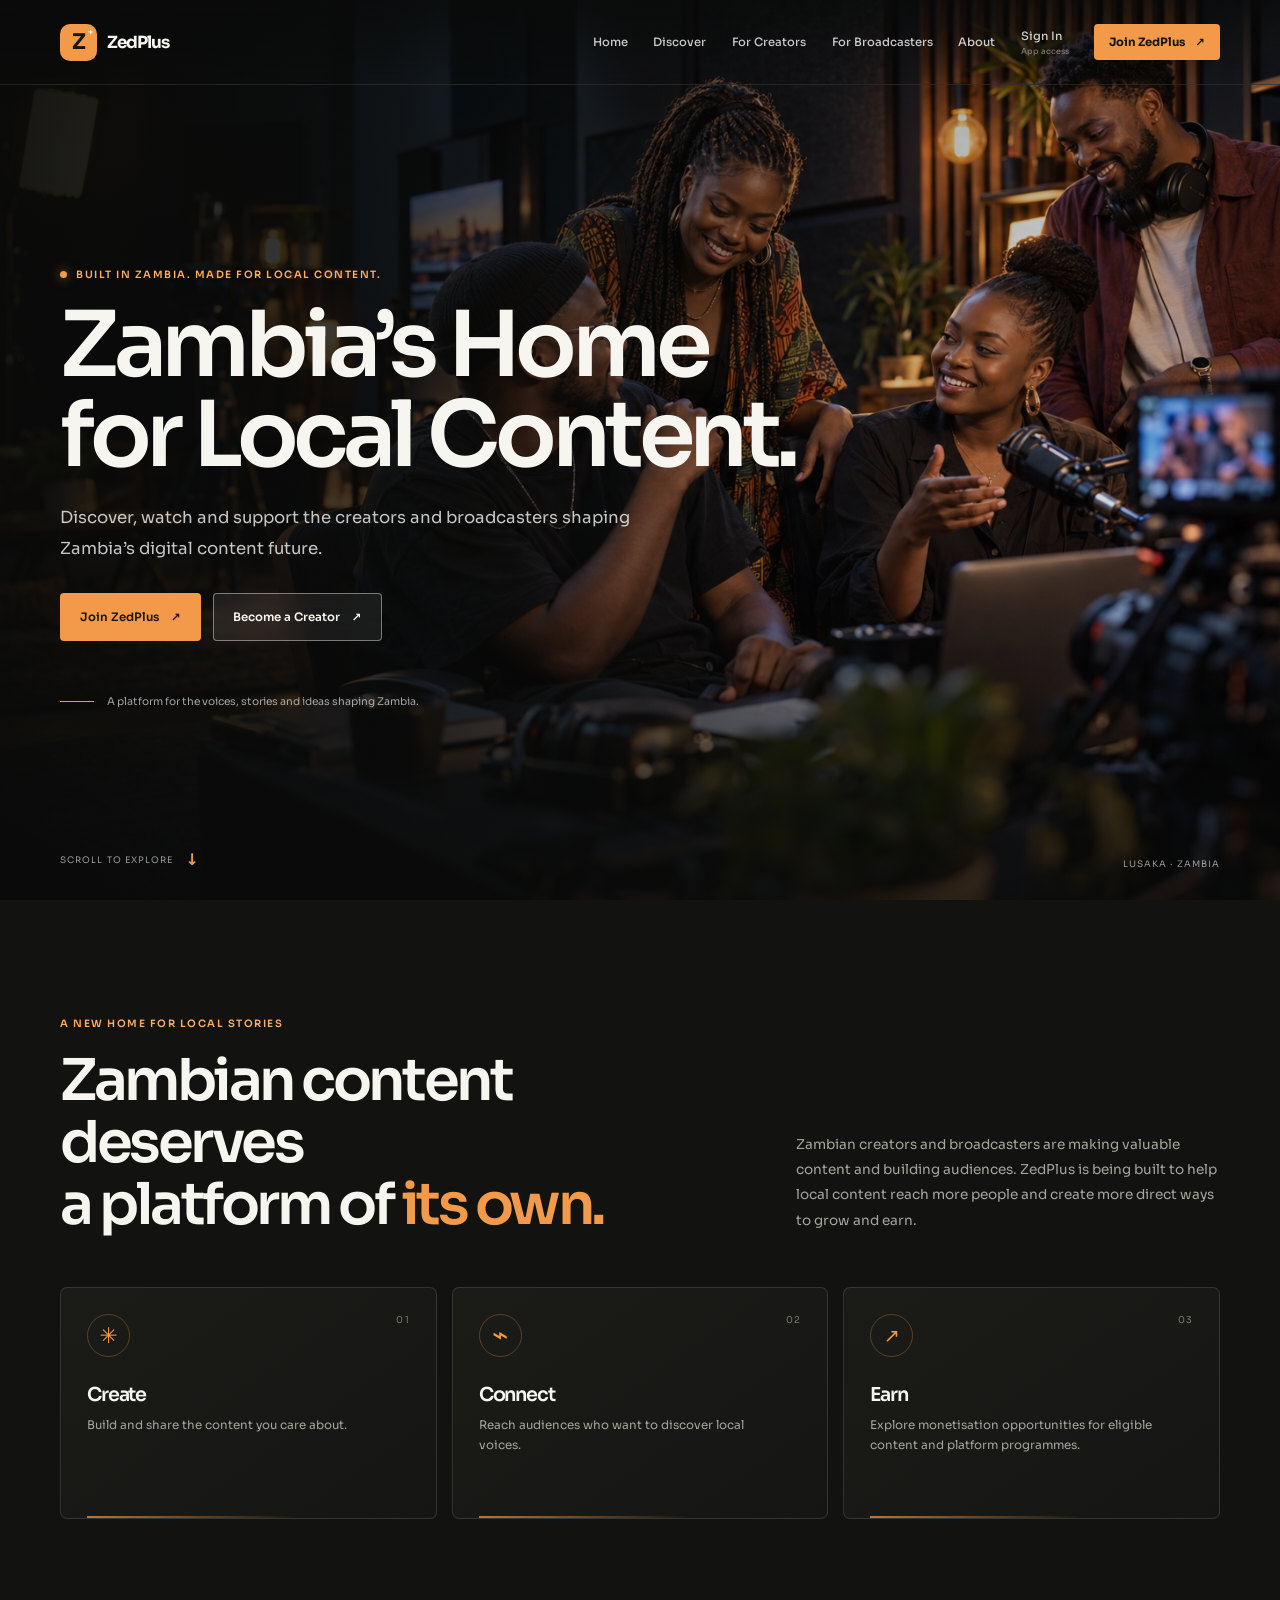
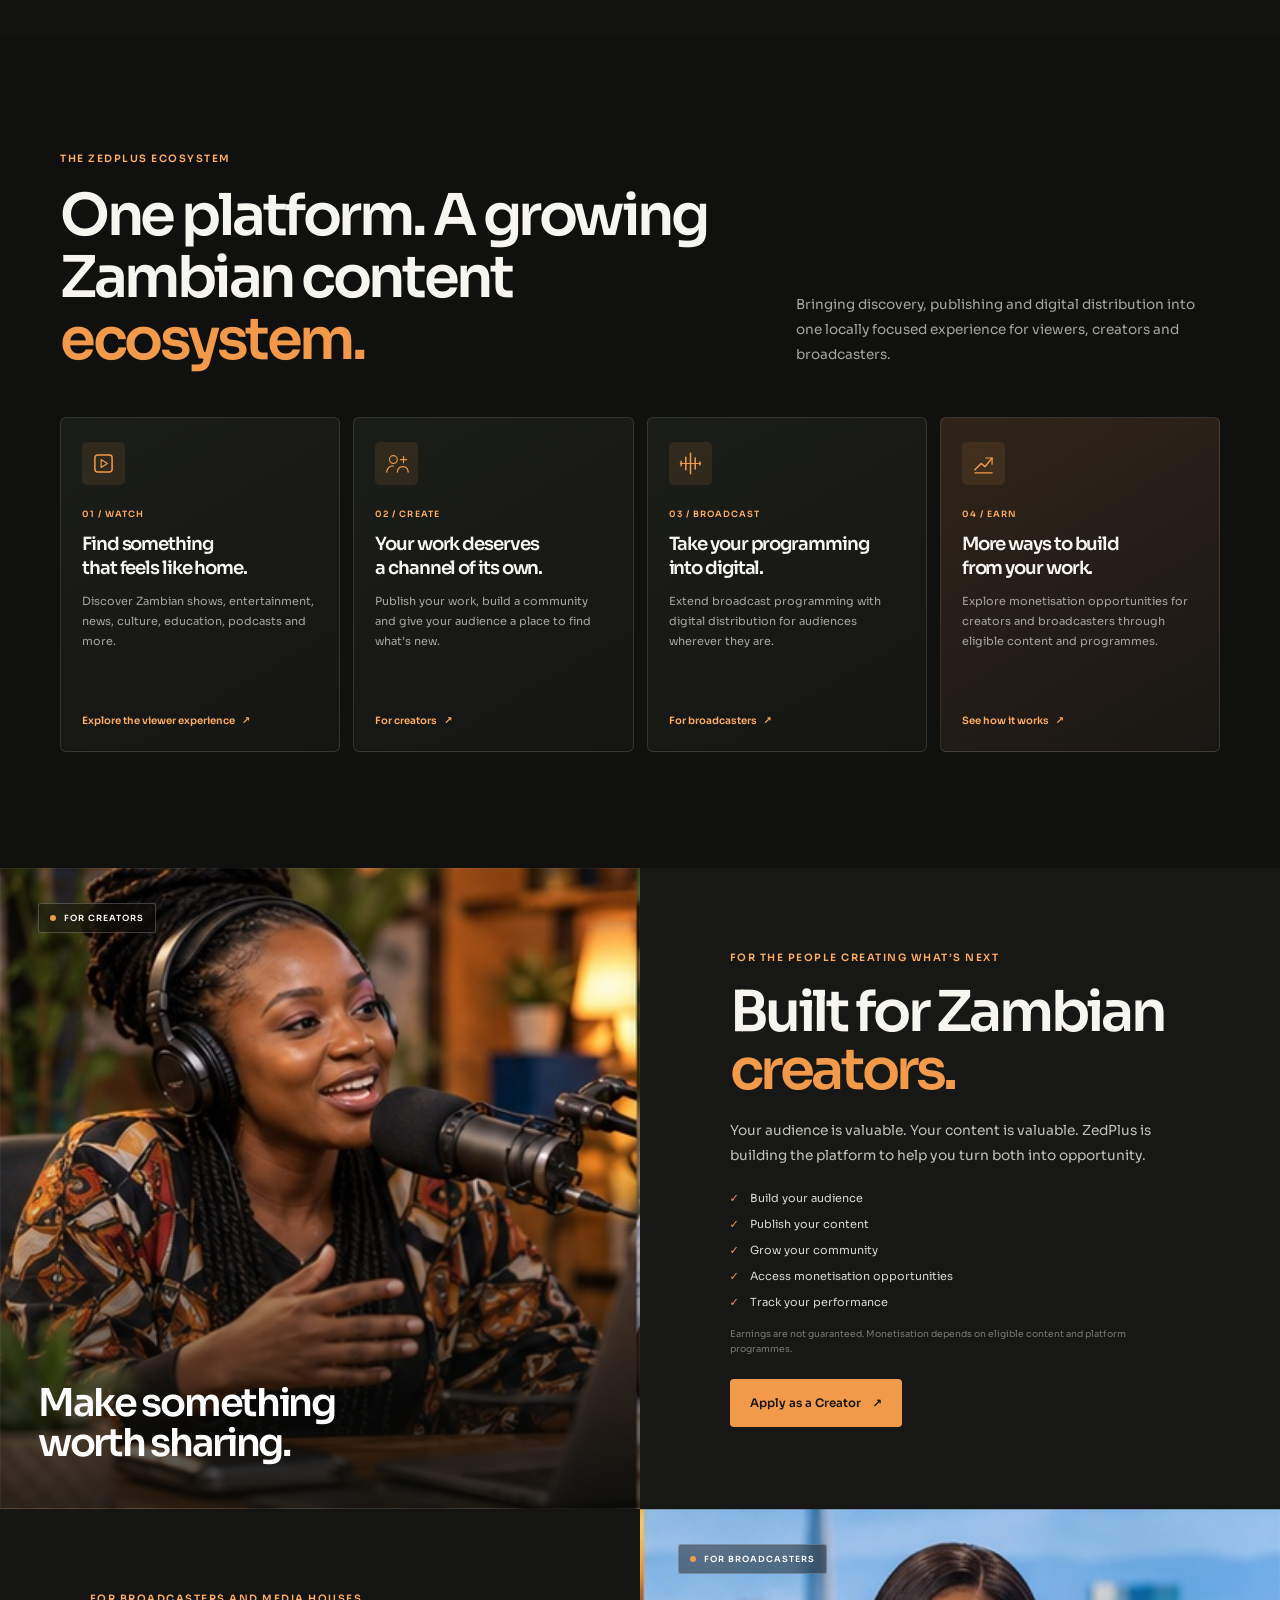
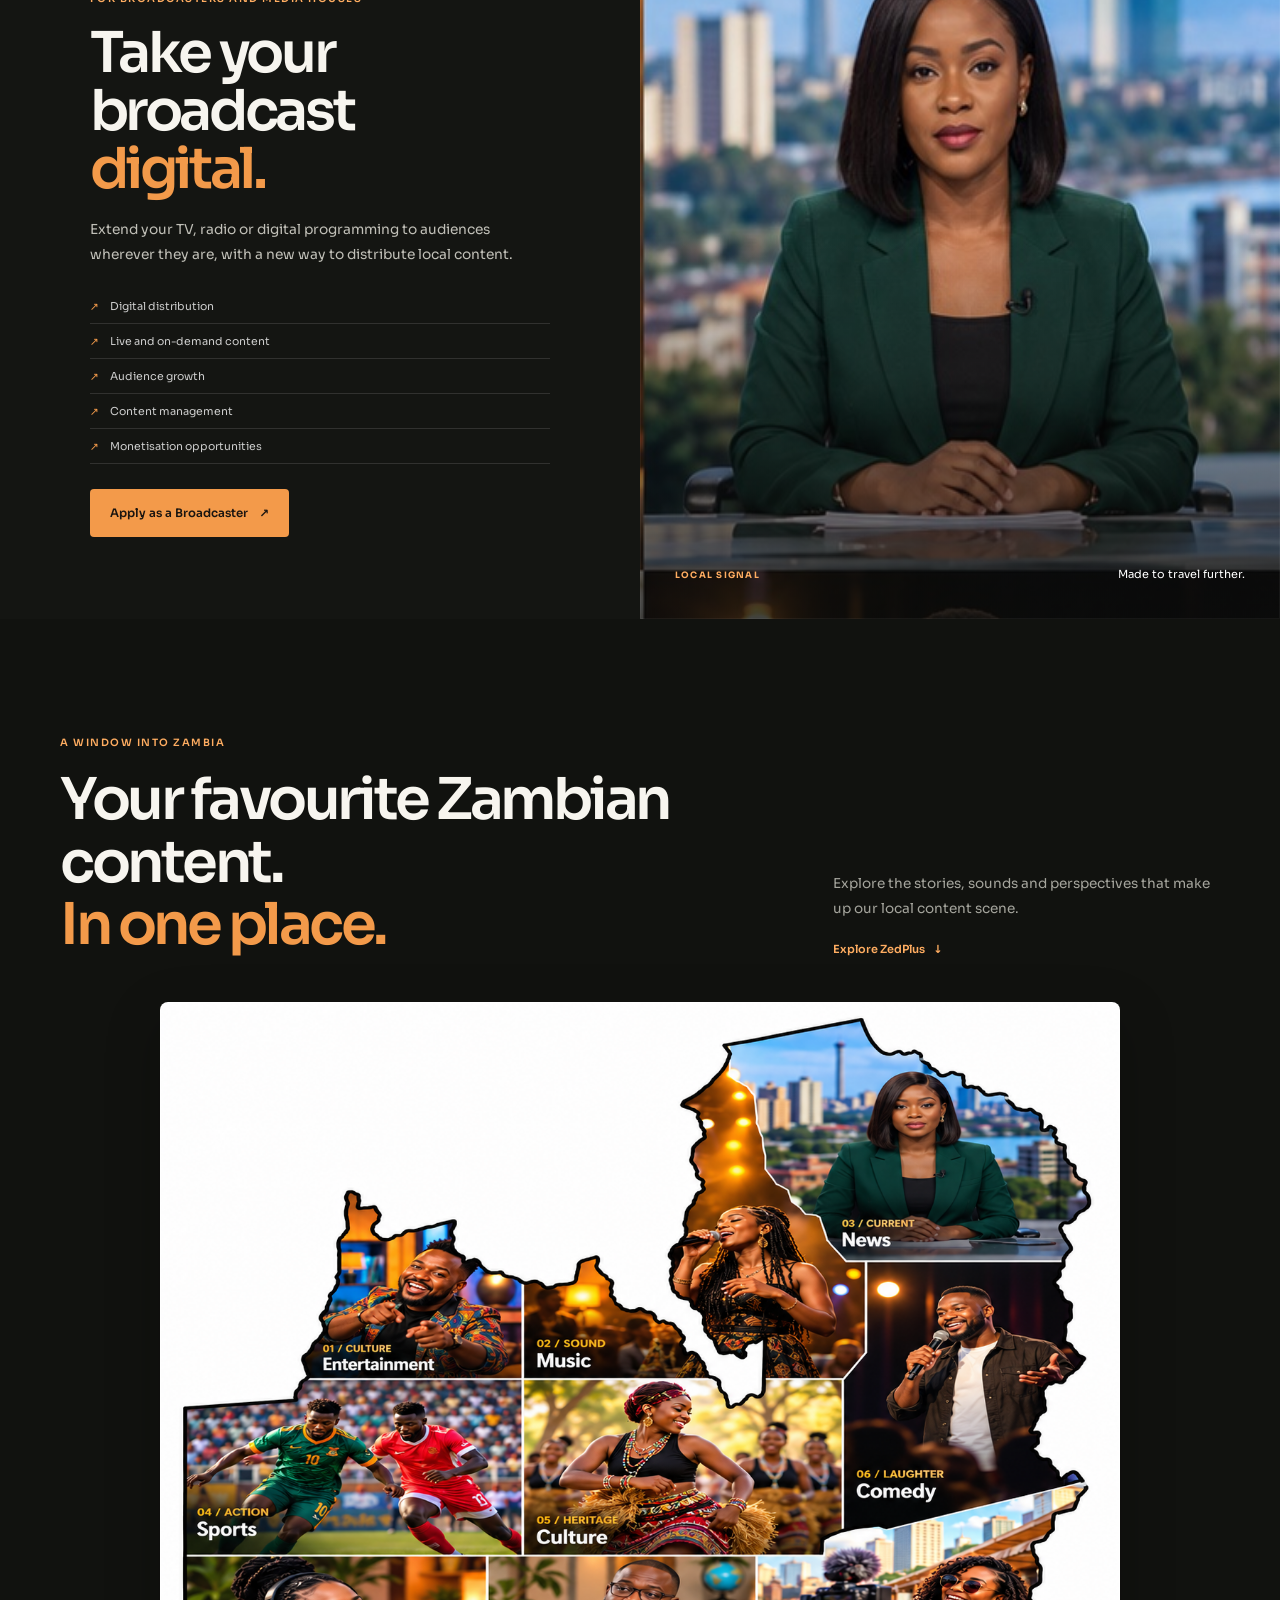
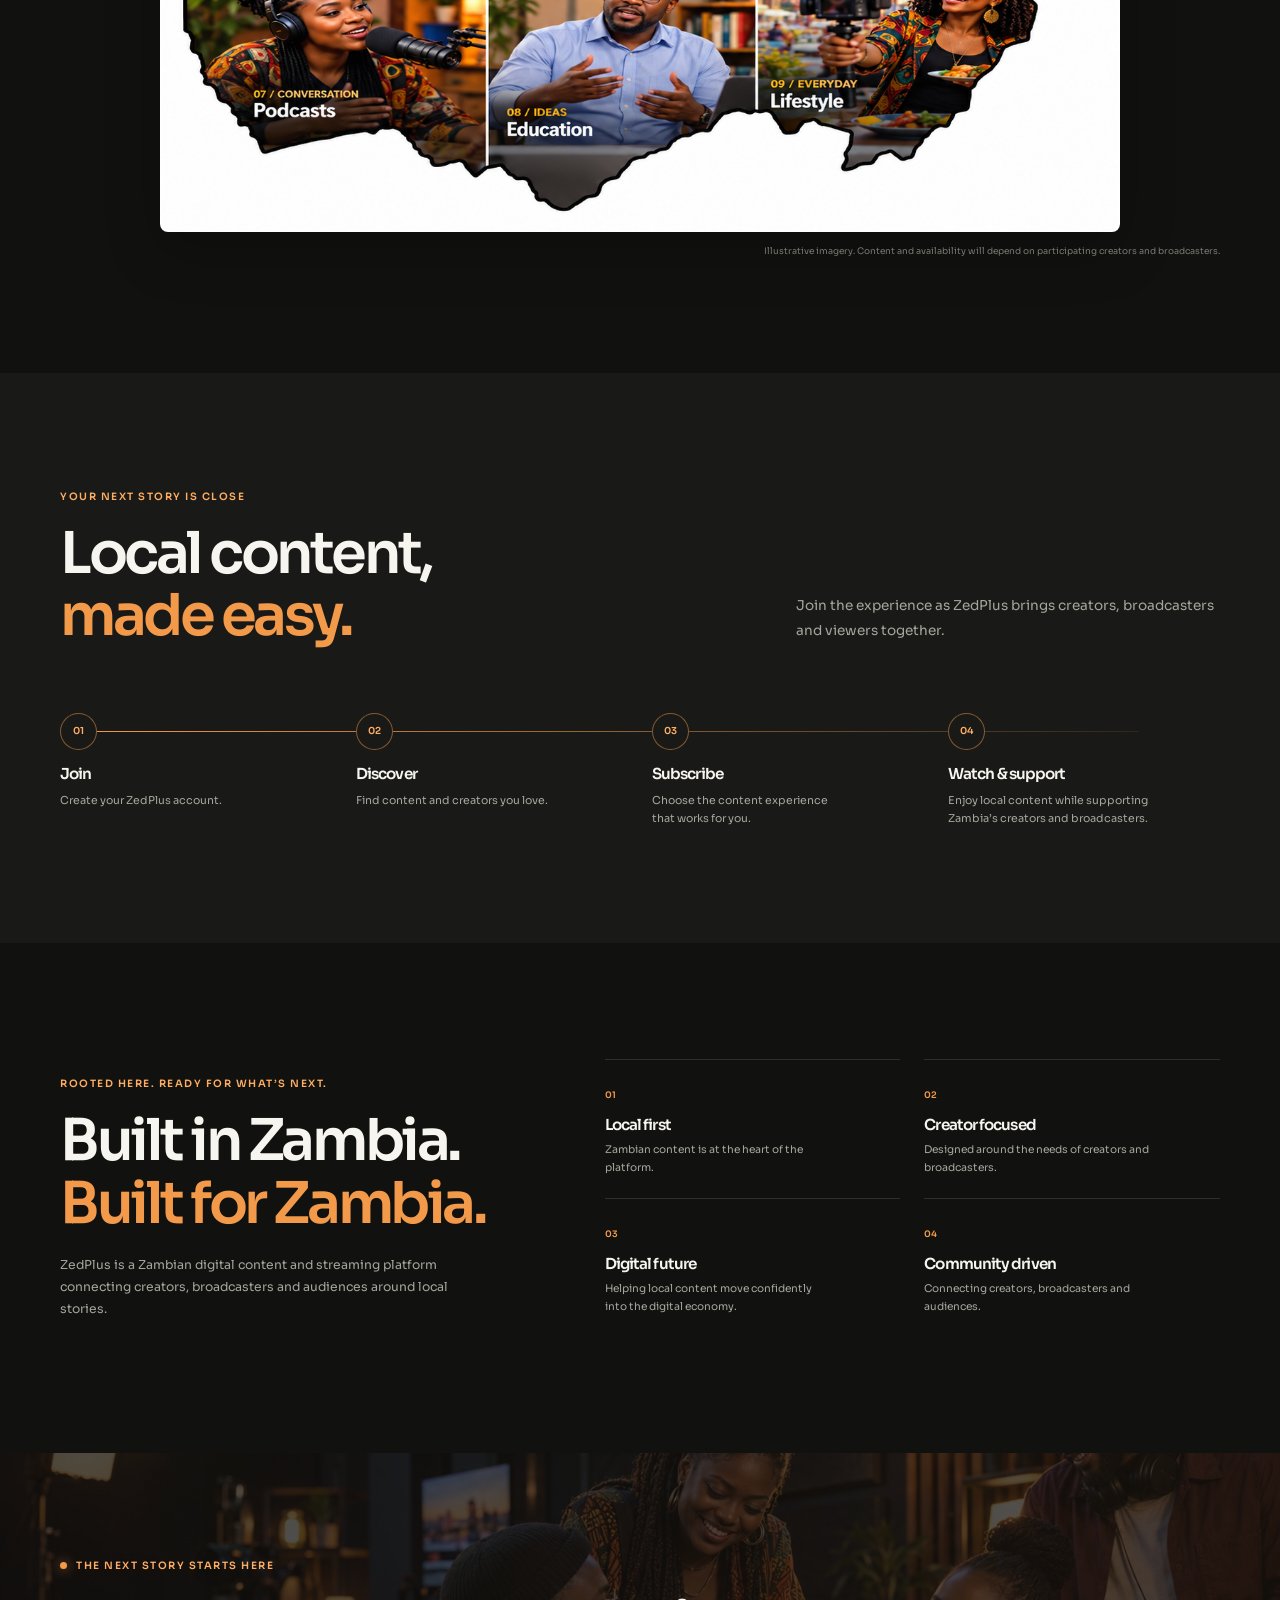
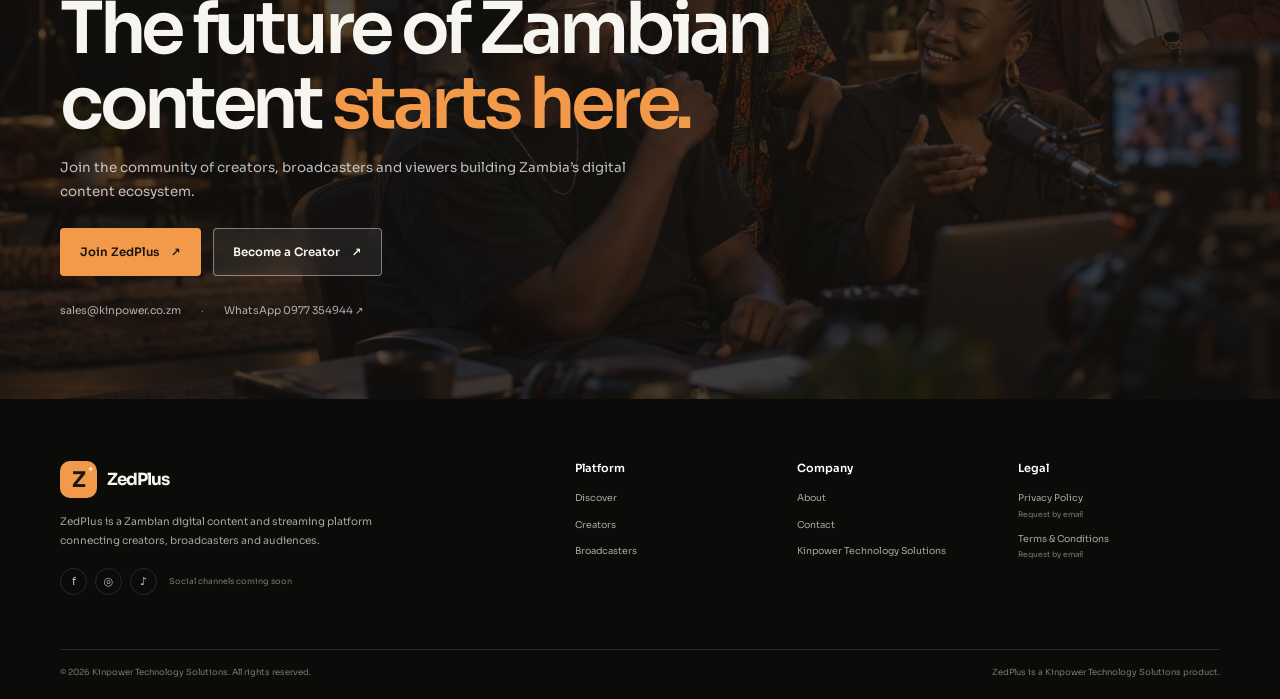
==== commit bff08dd5: "Replace ZedPlus category tiles with Zambia map" ====
--- a/zedplus.html
+++ b/zedplus.html
@@ -110,17 +110,7 @@
           <div><p class="eyebrow">A window into Zambia</p><h2 id="viewer-title">Your favourite Zambian content.<br><em>In one place.</em></h2></div>
           <div class="viewer-heading-copy"><p>Explore the stories, sounds and perspectives that make up our local content scene.</p><a class="text-link" href="#how-it-works">Explore ZedPlus <span aria-hidden="true">↓</span></a></div>
         </div>
-        <div class="content-grid">
-          <article class="content-tile tile-entertainment"><div class="tile-image" role="img" aria-label="Entertainment host sharing a story"></div><div class="tile-info"><span>01 / CULTURE</span><h3>Entertainment</h3></div></article>
-          <article class="content-tile tile-music"><div class="tile-image" role="img" aria-label="Singer performing on stage"></div><div class="tile-info"><span>02 / SOUND</span><h3>Music</h3></div></article>
-          <article class="content-tile tile-news"><div class="tile-image" role="img" aria-label="News presenter in a studio"></div><div class="tile-info"><span>03 / CURRENT</span><h3>News</h3></div></article>
-          <article class="content-tile tile-sports"><div class="tile-image" role="img" aria-label="Footballers playing at a local stadium"></div><div class="tile-info"><span>04 / ACTION</span><h3>Sports</h3></div></article>
-          <article class="content-tile tile-culture"><div class="tile-image" role="img" aria-label="Dancer celebrating Zambian culture"></div><div class="tile-info"><span>05 / HERITAGE</span><h3>Culture</h3></div></article>
-          <article class="content-tile tile-comedy"><div class="tile-image" role="img" aria-label="Comedian performing live"></div><div class="tile-info"><span>06 / LAUGHTER</span><h3>Comedy</h3></div></article>
-          <article class="content-tile tile-podcasts"><div class="tile-image" role="img" aria-label="Podcast host recording an episode"></div><div class="tile-info"><span>07 / CONVERSATION</span><h3>Podcasts</h3></div></article>
-          <article class="content-tile tile-education"><div class="tile-image" role="img" aria-label="Educator sharing a lesson on camera"></div><div class="tile-info"><span>08 / IDEAS</span><h3>Education</h3></div></article>
-          <article class="content-tile tile-lifestyle"><div class="tile-image" role="img" aria-label="Lifestyle creator filming a story in Lusaka"></div><div class="tile-info"><span>09 / EVERYDAY</span><h3>Lifestyle</h3></div></article>
-        </div>
+        <figure class="content-map"><img src="assets/zedplus-zambia-map.png" alt="Map of Zambia featuring examples of ZedPlus content: entertainment, music, news, sports, culture, comedy, podcasts, education and lifestyle." loading="lazy" decoding="async"></figure>
         <p class="image-disclaimer">Illustrative imagery. Content and availability will depend on participating creators and broadcasters.</p>
       </div>
     </section>
--- a/zedplus.css
+++ b/zedplus.css
@@ -126,22 +126,8 @@
 .viewer-heading-copy { display: grid; justify-items: start; gap: 17px; }
 .text-link { color: var(--orange-bright); font-size: .7rem; font-weight: 600; }
 .text-link span { margin-left: 6px; }
-.content-grid { display: grid; grid-template-columns: repeat(3, 1fr); gap: 13px; }
-.content-tile { position: relative; min-height: 224px; overflow: hidden; border-radius: 5px; background: #222; }
-.tile-image { position: absolute; inset: 0; background-image: linear-gradient(0deg, rgba(6,7,6,.9), rgba(6,7,6,.05) 70%), url("assets/zedplus-content-grid.jpg"); background-size: 100% 100%, 300% 300%; transition: transform .35s ease; }
-.content-tile:hover .tile-image { transform: scale(1.05); }
-.tile-entertainment .tile-image { background-position: center, 0% 0%; }
-.tile-music .tile-image { background-position: center, 50% 0%; }
-.tile-news .tile-image { background-position: center, 100% 0%; }
-.tile-sports .tile-image { background-position: center, 0% 50%; }
-.tile-culture .tile-image { background-position: center, 50% 50%; }
-.tile-comedy .tile-image { background-position: center, 100% 50%; }
-.tile-podcasts .tile-image { background-position: center, 0% 100%; }
-.tile-education .tile-image { background-position: center, 50% 100%; }
-.tile-lifestyle .tile-image { background-position: center, 100% 100%; }
-.tile-info { position: absolute; right: 18px; bottom: 16px; left: 18px; }
-.tile-info span { display: block; margin-bottom: 6px; color: var(--orange-bright); font-size: .48rem; font-weight: 600; letter-spacing: .12em; }
-.tile-info h3 { margin: 0; font-size: .96rem; }
+.content-map { width: min(100%, 960px); margin: 0 auto; overflow: hidden; border: 1px solid rgba(255,255,255,.12); border-radius: 8px; background: #fff; box-shadow: 0 18px 55px rgba(0,0,0,.24); }
+.content-map img { display: block; width: 100%; height: auto; }
 .image-disclaimer { margin: 13px 0 0; color: var(--quiet); font-size: .56rem; text-align: right; }
 
 .how-section { background: #191a17; }
@@ -232,17 +218,12 @@
   .feature-card p { font-size: .64rem; }
   .card-link { font-size: .57rem; line-height: 1.5; }
   .split-section { grid-template-columns: 1fr; }
-  .split-image { min-height: 390px; }
+  .split-image { min-height: 320px; }
   .split-copy { padding: 67px 28px; }
   .broadcaster-section .split-copy, .broadcaster-section .split-image { order: initial; }
-  .broadcaster-section .split-image { min-height: 360px; }
+  .broadcaster-section .split-image { min-height: 300px; }
   .image-tag { top: 22px; left: 20px; }
   .image-caption { bottom: 28px; left: 23px; }
-  .content-grid { grid-template-columns: repeat(2, 1fr); gap: 9px; }
-  .content-tile { min-height: 185px; }
-  .tile-info { right: 12px; bottom: 12px; left: 12px; }
-  .tile-info h3 { font-size: .82rem; }
-  .tile-info span { font-size: .43rem; }
   .steps-grid { grid-template-columns: 1fr 1fr; gap: 25px 16px; margin-top: 40px; }
   .steps-grid::before { display: none; }
   .steps-grid li { padding-top: 48px; }
@@ -258,7 +239,6 @@
   .feature-grid { grid-template-columns: 1fr; }
   .feature-card { min-height: 265px; padding: 22px; }
   .feature-card h3 br { display: none; }
-  .content-tile { min-height: 158px; }
   .footer-links { grid-template-columns: 1fr 1fr; row-gap: 28px; }
   .footer-bottom { flex-direction: column; gap: 8px; line-height: 1.6; }
   .social-coming { flex-wrap: wrap; }
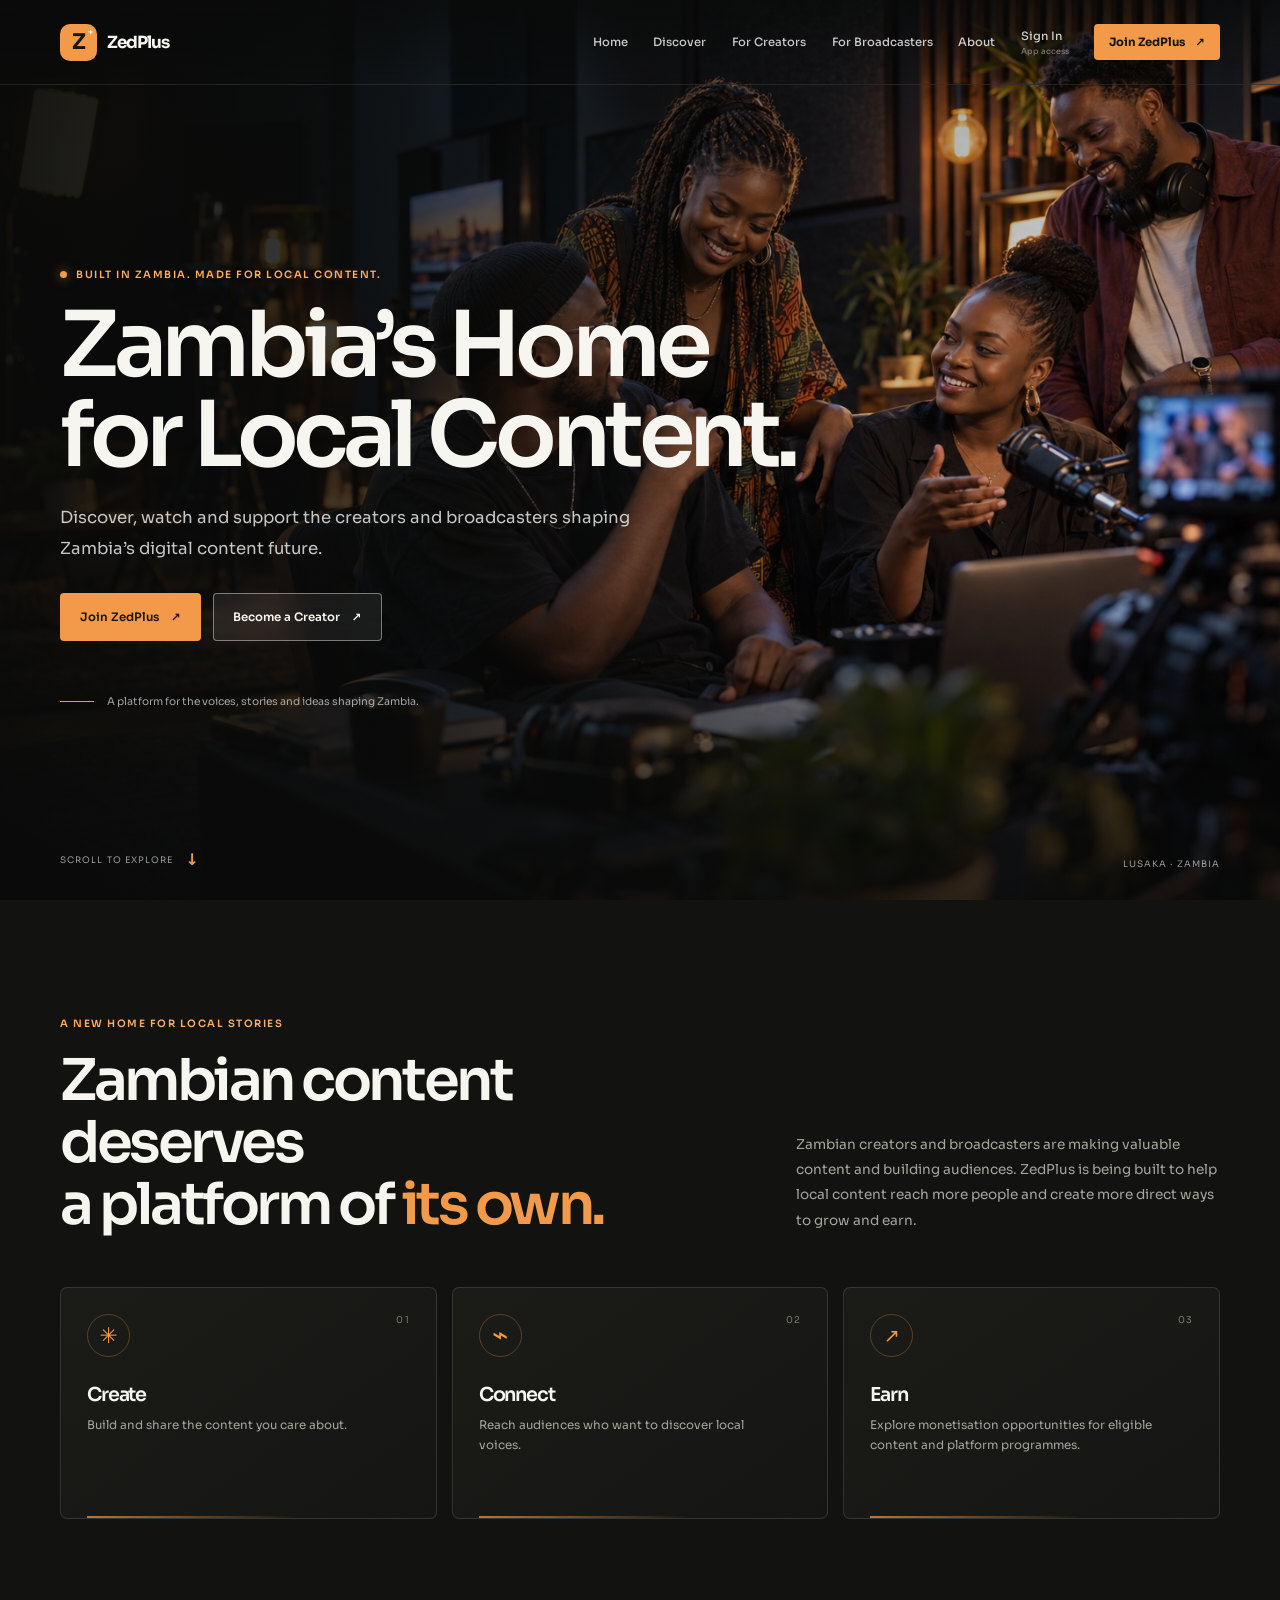
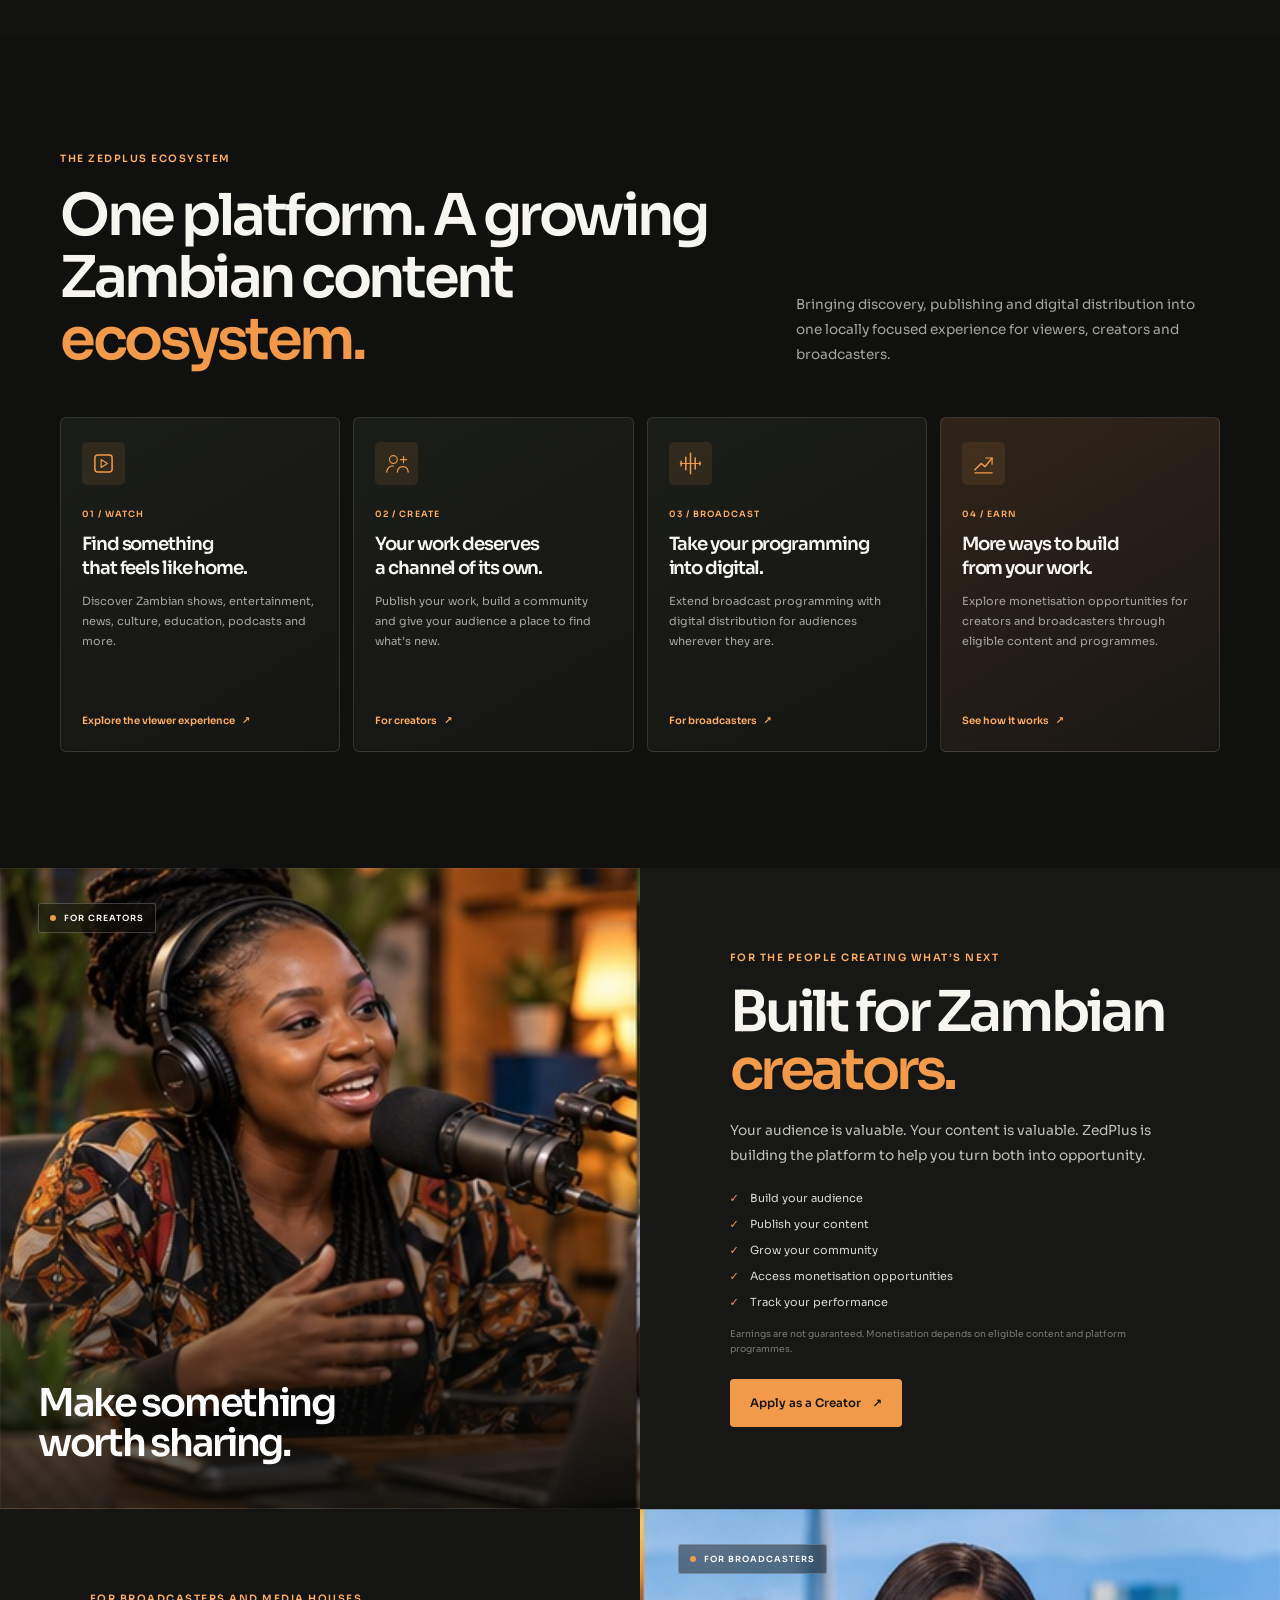
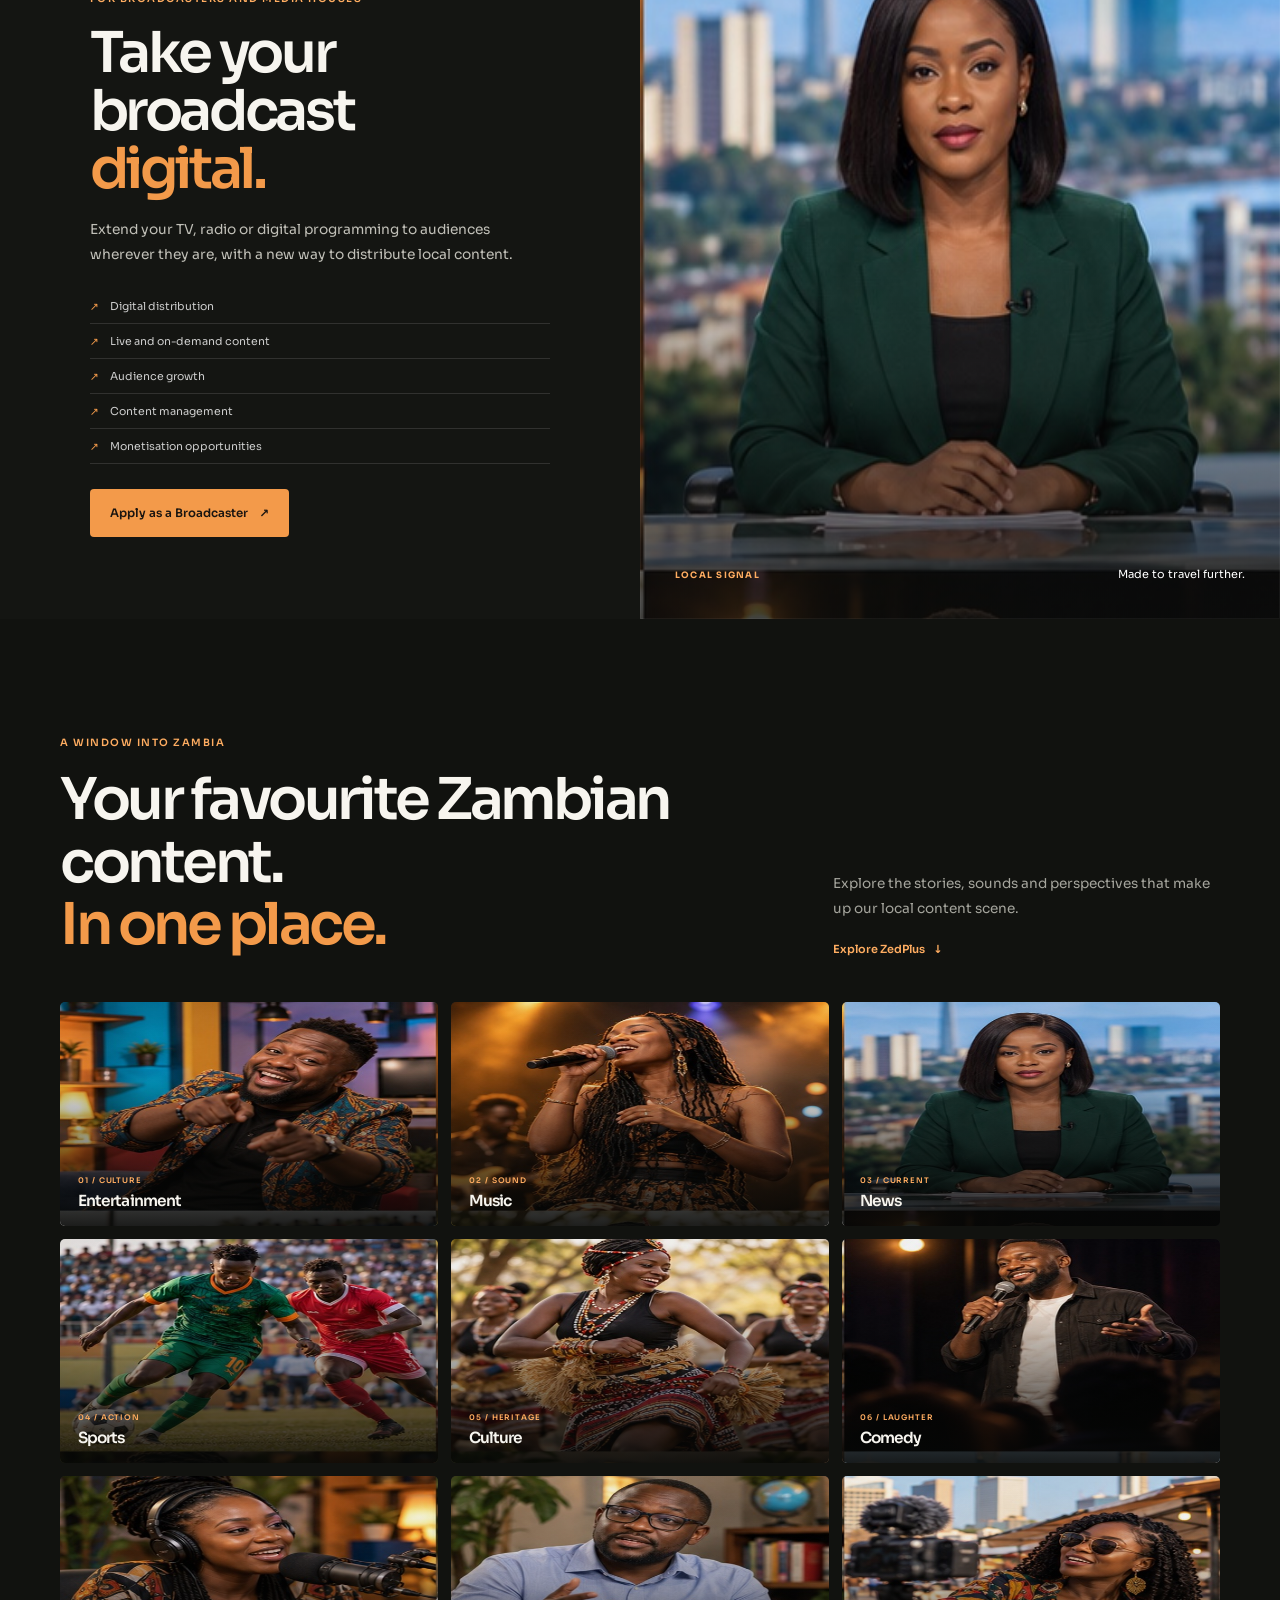
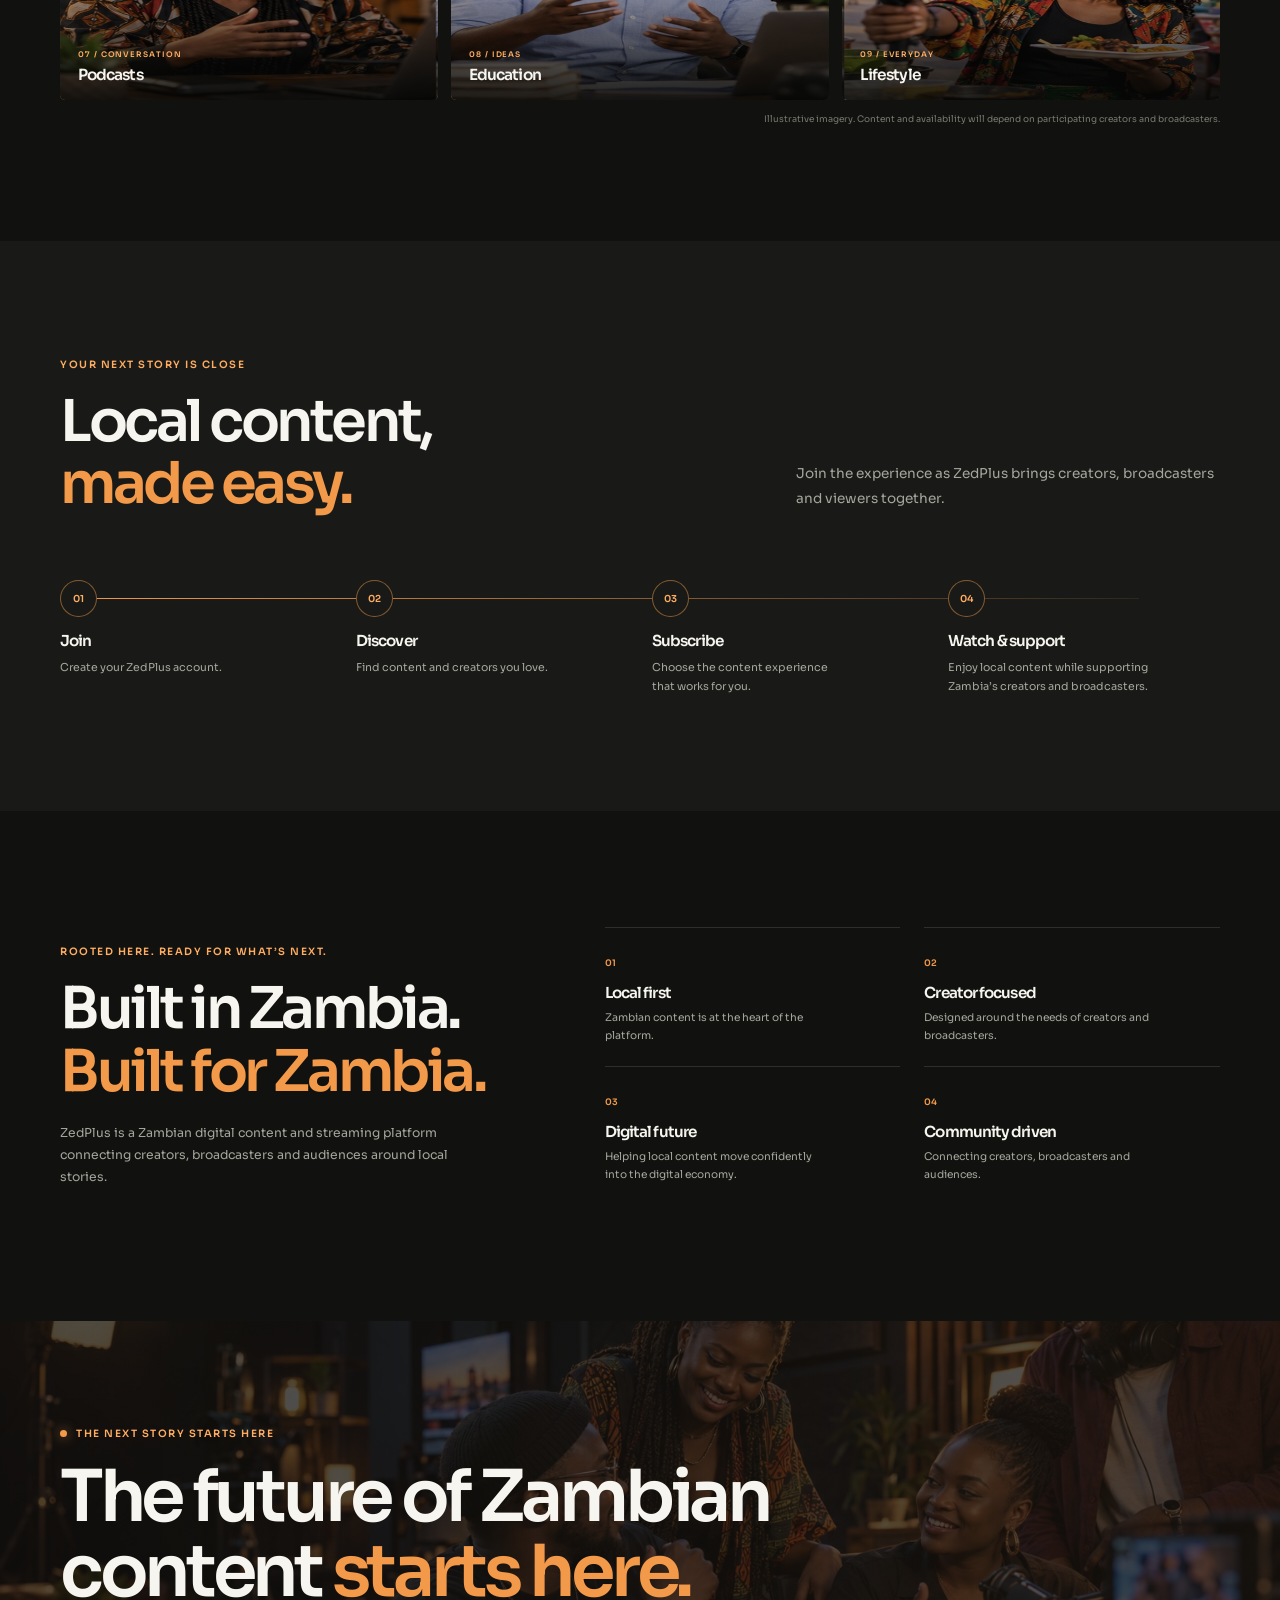
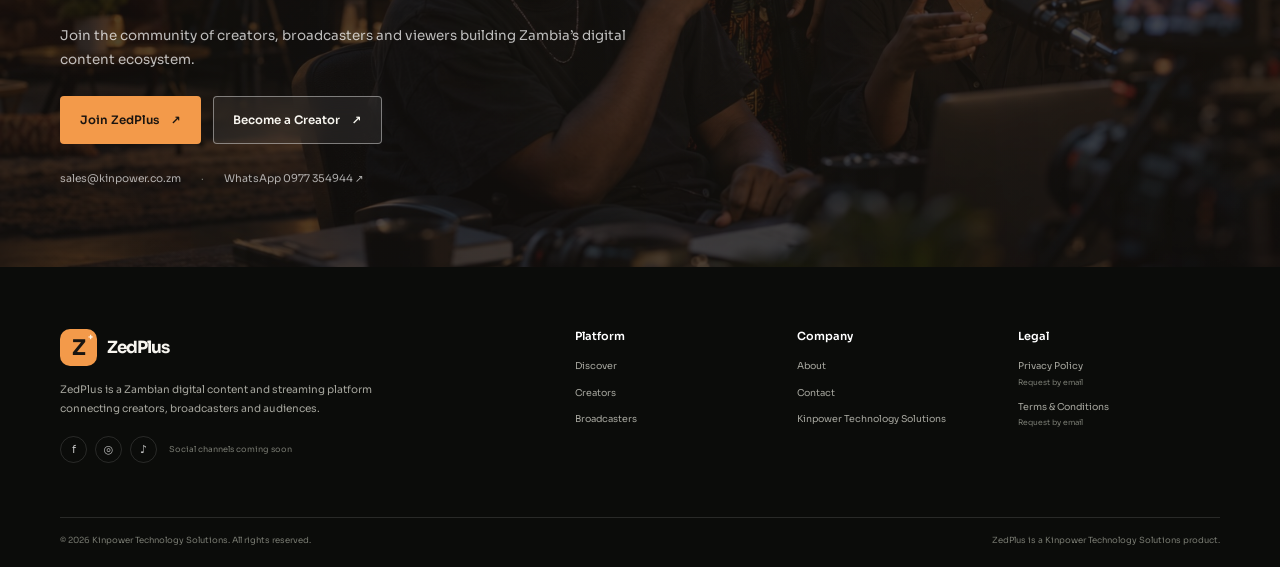
==== commit 91fc1471: "Restore ZedPlus image tiles" ====
--- a/zedplus.html
+++ b/zedplus.html
@@ -110,7 +110,17 @@
           <div><p class="eyebrow">A window into Zambia</p><h2 id="viewer-title">Your favourite Zambian content.<br><em>In one place.</em></h2></div>
           <div class="viewer-heading-copy"><p>Explore the stories, sounds and perspectives that make up our local content scene.</p><a class="text-link" href="#how-it-works">Explore ZedPlus <span aria-hidden="true">↓</span></a></div>
         </div>
-        <figure class="content-map"><img src="assets/zedplus-zambia-map.png" alt="Map of Zambia featuring examples of ZedPlus content: entertainment, music, news, sports, culture, comedy, podcasts, education and lifestyle." loading="lazy" decoding="async"></figure>
+        <div class="content-grid">
+          <article class="content-tile tile-entertainment"><div class="tile-image" role="img" aria-label="Entertainment host sharing a story"></div><div class="tile-info"><span>01 / CULTURE</span><h3>Entertainment</h3></div></article>
+          <article class="content-tile tile-music"><div class="tile-image" role="img" aria-label="Singer performing on stage"></div><div class="tile-info"><span>02 / SOUND</span><h3>Music</h3></div></article>
+          <article class="content-tile tile-news"><div class="tile-image" role="img" aria-label="News presenter in a studio"></div><div class="tile-info"><span>03 / CURRENT</span><h3>News</h3></div></article>
+          <article class="content-tile tile-sports"><div class="tile-image" role="img" aria-label="Footballers playing at a local stadium"></div><div class="tile-info"><span>04 / ACTION</span><h3>Sports</h3></div></article>
+          <article class="content-tile tile-culture"><div class="tile-image" role="img" aria-label="Dancer celebrating Zambian culture"></div><div class="tile-info"><span>05 / HERITAGE</span><h3>Culture</h3></div></article>
+          <article class="content-tile tile-comedy"><div class="tile-image" role="img" aria-label="Comedian performing live"></div><div class="tile-info"><span>06 / LAUGHTER</span><h3>Comedy</h3></div></article>
+          <article class="content-tile tile-podcasts"><div class="tile-image" role="img" aria-label="Podcast host recording an episode"></div><div class="tile-info"><span>07 / CONVERSATION</span><h3>Podcasts</h3></div></article>
+          <article class="content-tile tile-education"><div class="tile-image" role="img" aria-label="Educator sharing a lesson on camera"></div><div class="tile-info"><span>08 / IDEAS</span><h3>Education</h3></div></article>
+          <article class="content-tile tile-lifestyle"><div class="tile-image" role="img" aria-label="Lifestyle creator filming a story in Lusaka"></div><div class="tile-info"><span>09 / EVERYDAY</span><h3>Lifestyle</h3></div></article>
+        </div>
         <p class="image-disclaimer">Illustrative imagery. Content and availability will depend on participating creators and broadcasters.</p>
       </div>
     </section>
--- a/zedplus.css
+++ b/zedplus.css
@@ -126,8 +126,22 @@
 .viewer-heading-copy { display: grid; justify-items: start; gap: 17px; }
 .text-link { color: var(--orange-bright); font-size: .7rem; font-weight: 600; }
 .text-link span { margin-left: 6px; }
-.content-map { width: min(100%, 960px); margin: 0 auto; overflow: hidden; border: 1px solid rgba(255,255,255,.12); border-radius: 8px; background: #fff; box-shadow: 0 18px 55px rgba(0,0,0,.24); }
-.content-map img { display: block; width: 100%; height: auto; }
+.content-grid { display: grid; grid-template-columns: repeat(3, 1fr); gap: 13px; }
+.content-tile { position: relative; min-height: 224px; overflow: hidden; border-radius: 5px; background: #222; }
+.tile-image { position: absolute; inset: 0; background-image: linear-gradient(0deg, rgba(6,7,6,.9), rgba(6,7,6,.05) 70%), url("assets/zedplus-content-grid.jpg"); background-size: 100% 100%, 300% 300%; transition: transform .35s ease; }
+.content-tile:hover .tile-image { transform: scale(1.05); }
+.tile-entertainment .tile-image { background-position: center, 0% 0%; }
+.tile-music .tile-image { background-position: center, 50% 0%; }
+.tile-news .tile-image { background-position: center, 100% 0%; }
+.tile-sports .tile-image { background-position: center, 0% 50%; }
+.tile-culture .tile-image { background-position: center, 50% 50%; }
+.tile-comedy .tile-image { background-position: center, 100% 50%; }
+.tile-podcasts .tile-image { background-position: center, 0% 100%; }
+.tile-education .tile-image { background-position: center, 50% 100%; }
+.tile-lifestyle .tile-image { background-position: center, 100% 100%; }
+.tile-info { position: absolute; right: 18px; bottom: 16px; left: 18px; }
+.tile-info span { display: block; margin-bottom: 6px; color: var(--orange-bright); font-size: .48rem; font-weight: 600; letter-spacing: .12em; }
+.tile-info h3 { margin: 0; font-size: .96rem; }
 .image-disclaimer { margin: 13px 0 0; color: var(--quiet); font-size: .56rem; text-align: right; }
 
 .how-section { background: #191a17; }
@@ -224,6 +238,11 @@
   .broadcaster-section .split-image { min-height: 300px; }
   .image-tag { top: 22px; left: 20px; }
   .image-caption { bottom: 28px; left: 23px; }
+  .content-grid { grid-template-columns: repeat(2, 1fr); gap: 9px; }
+  .content-tile { min-height: 185px; }
+  .tile-info { right: 12px; bottom: 12px; left: 12px; }
+  .tile-info h3 { font-size: .82rem; }
+  .tile-info span { font-size: .43rem; }
   .steps-grid { grid-template-columns: 1fr 1fr; gap: 25px 16px; margin-top: 40px; }
   .steps-grid::before { display: none; }
   .steps-grid li { padding-top: 48px; }
@@ -239,6 +258,7 @@
   .feature-grid { grid-template-columns: 1fr; }
   .feature-card { min-height: 265px; padding: 22px; }
   .feature-card h3 br { display: none; }
+  .content-tile { min-height: 158px; }
   .footer-links { grid-template-columns: 1fr 1fr; row-gap: 28px; }
   .footer-bottom { flex-direction: column; gap: 8px; line-height: 1.6; }
   .social-coming { flex-wrap: wrap; }
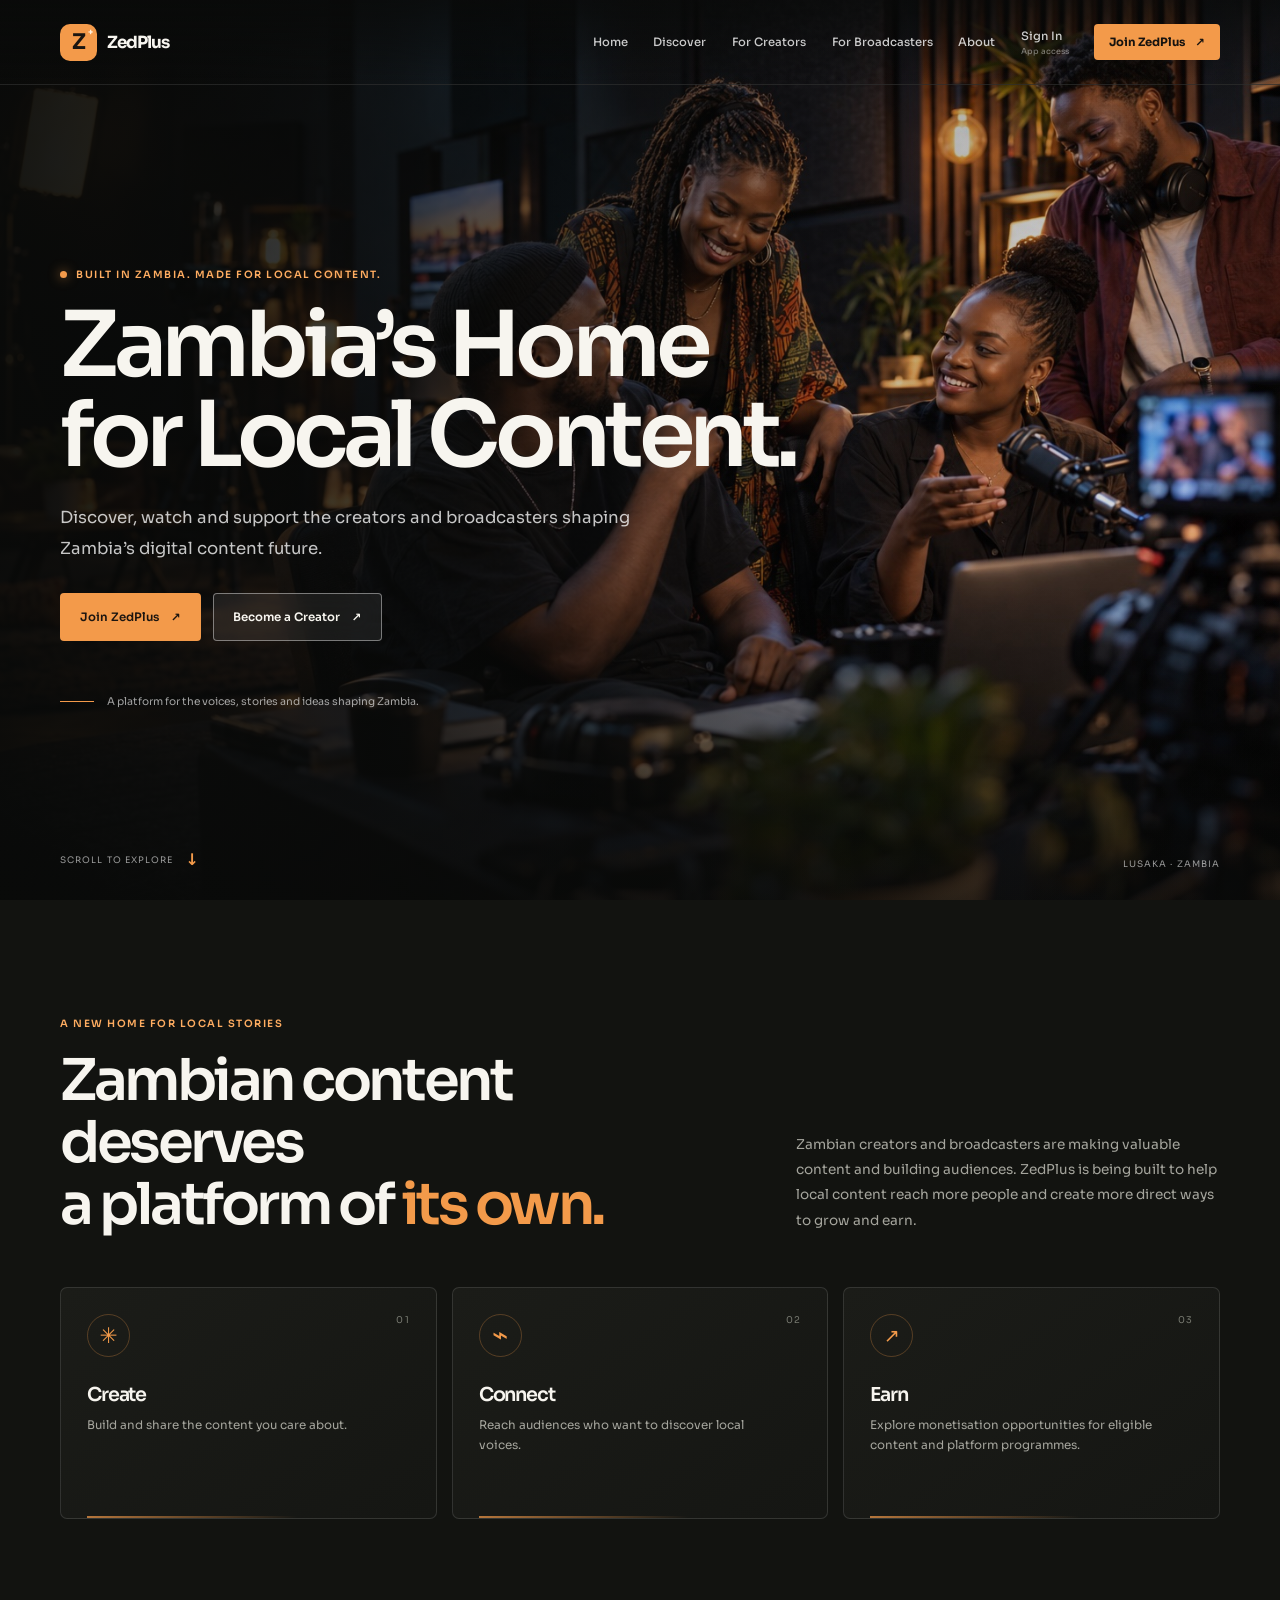
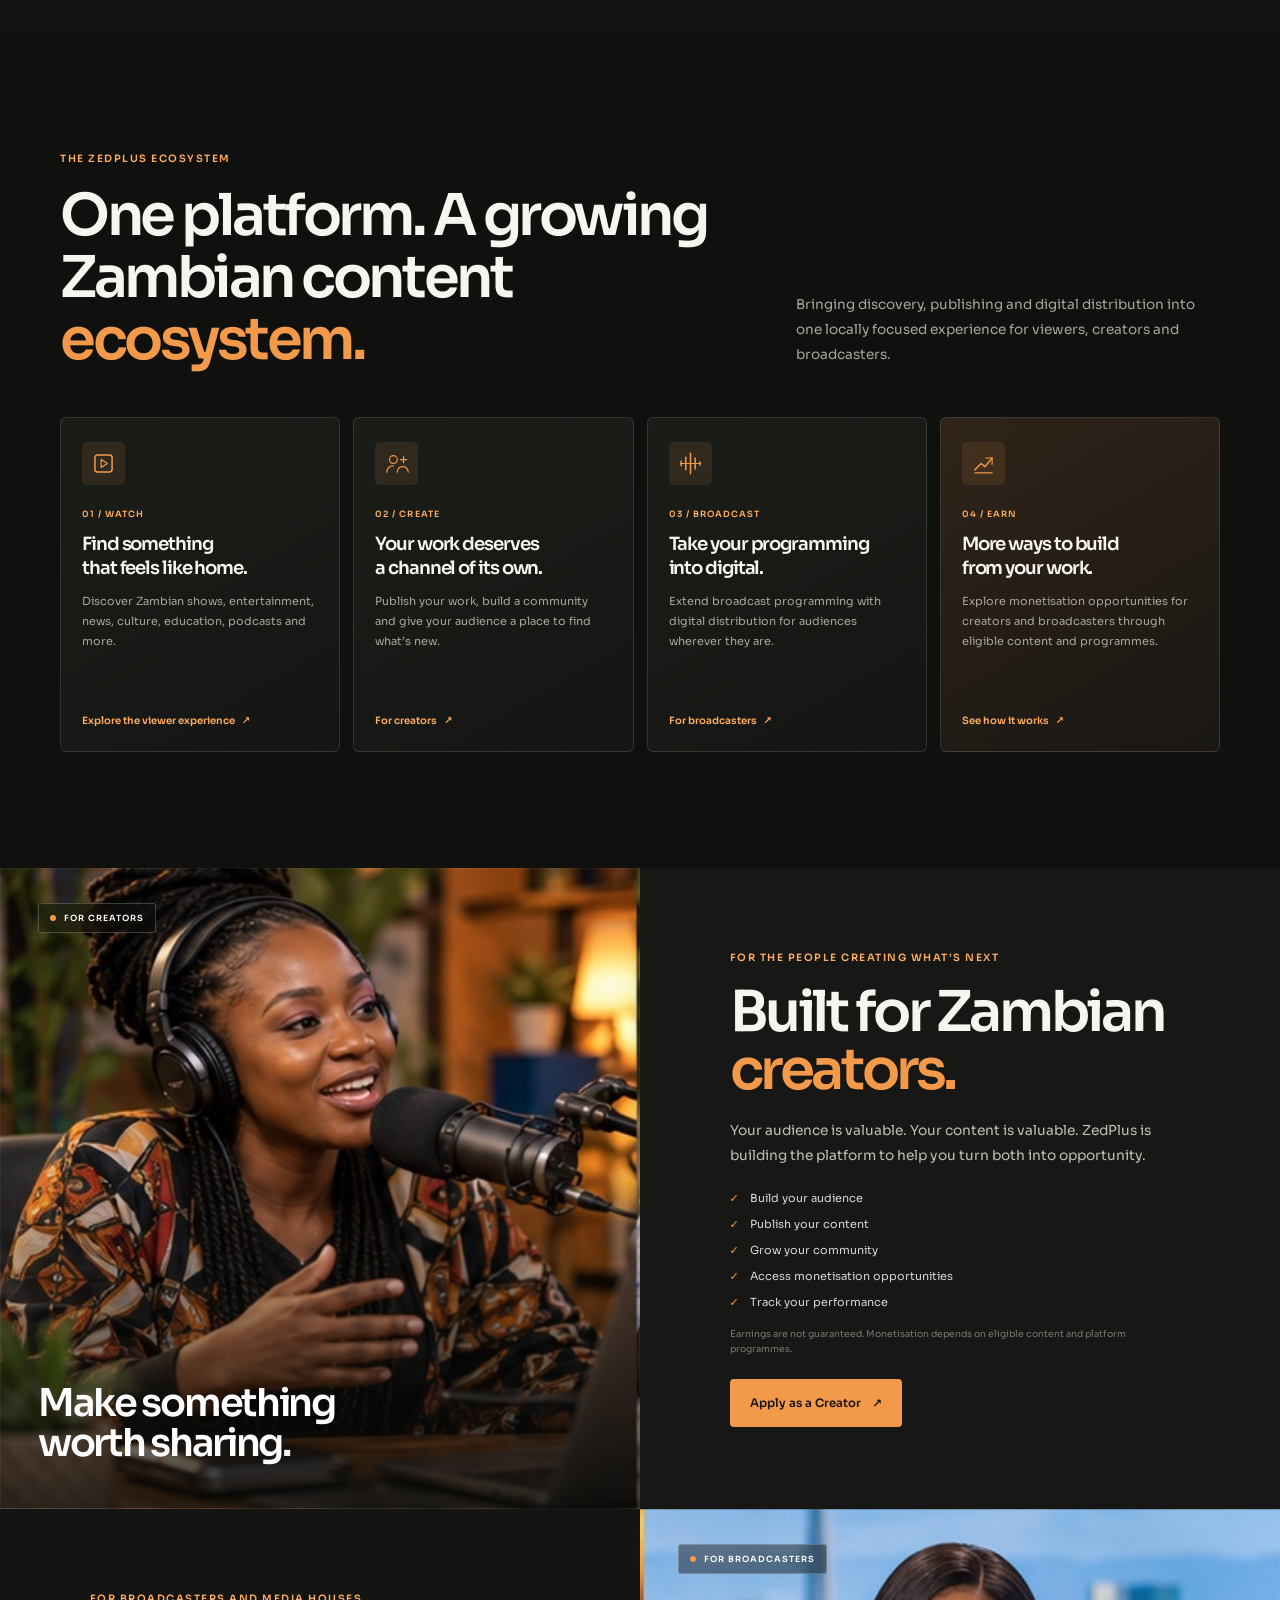
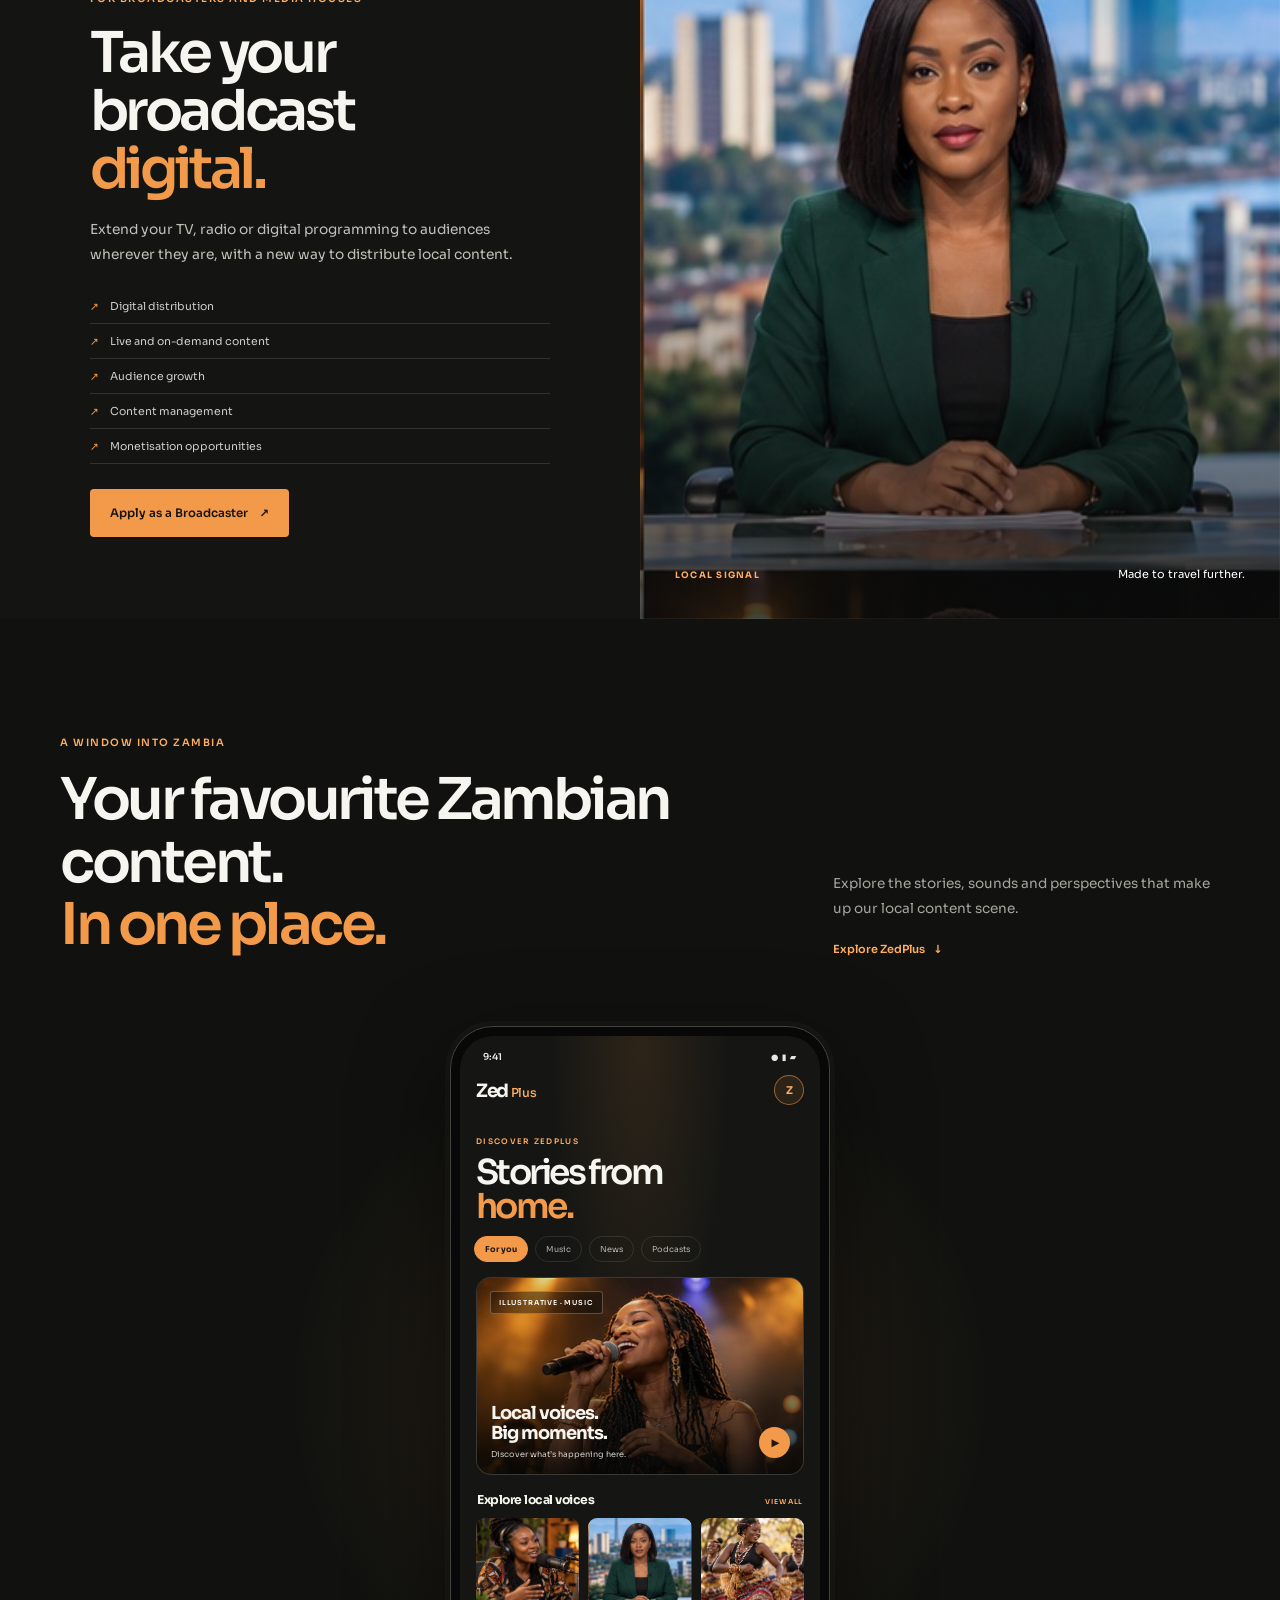
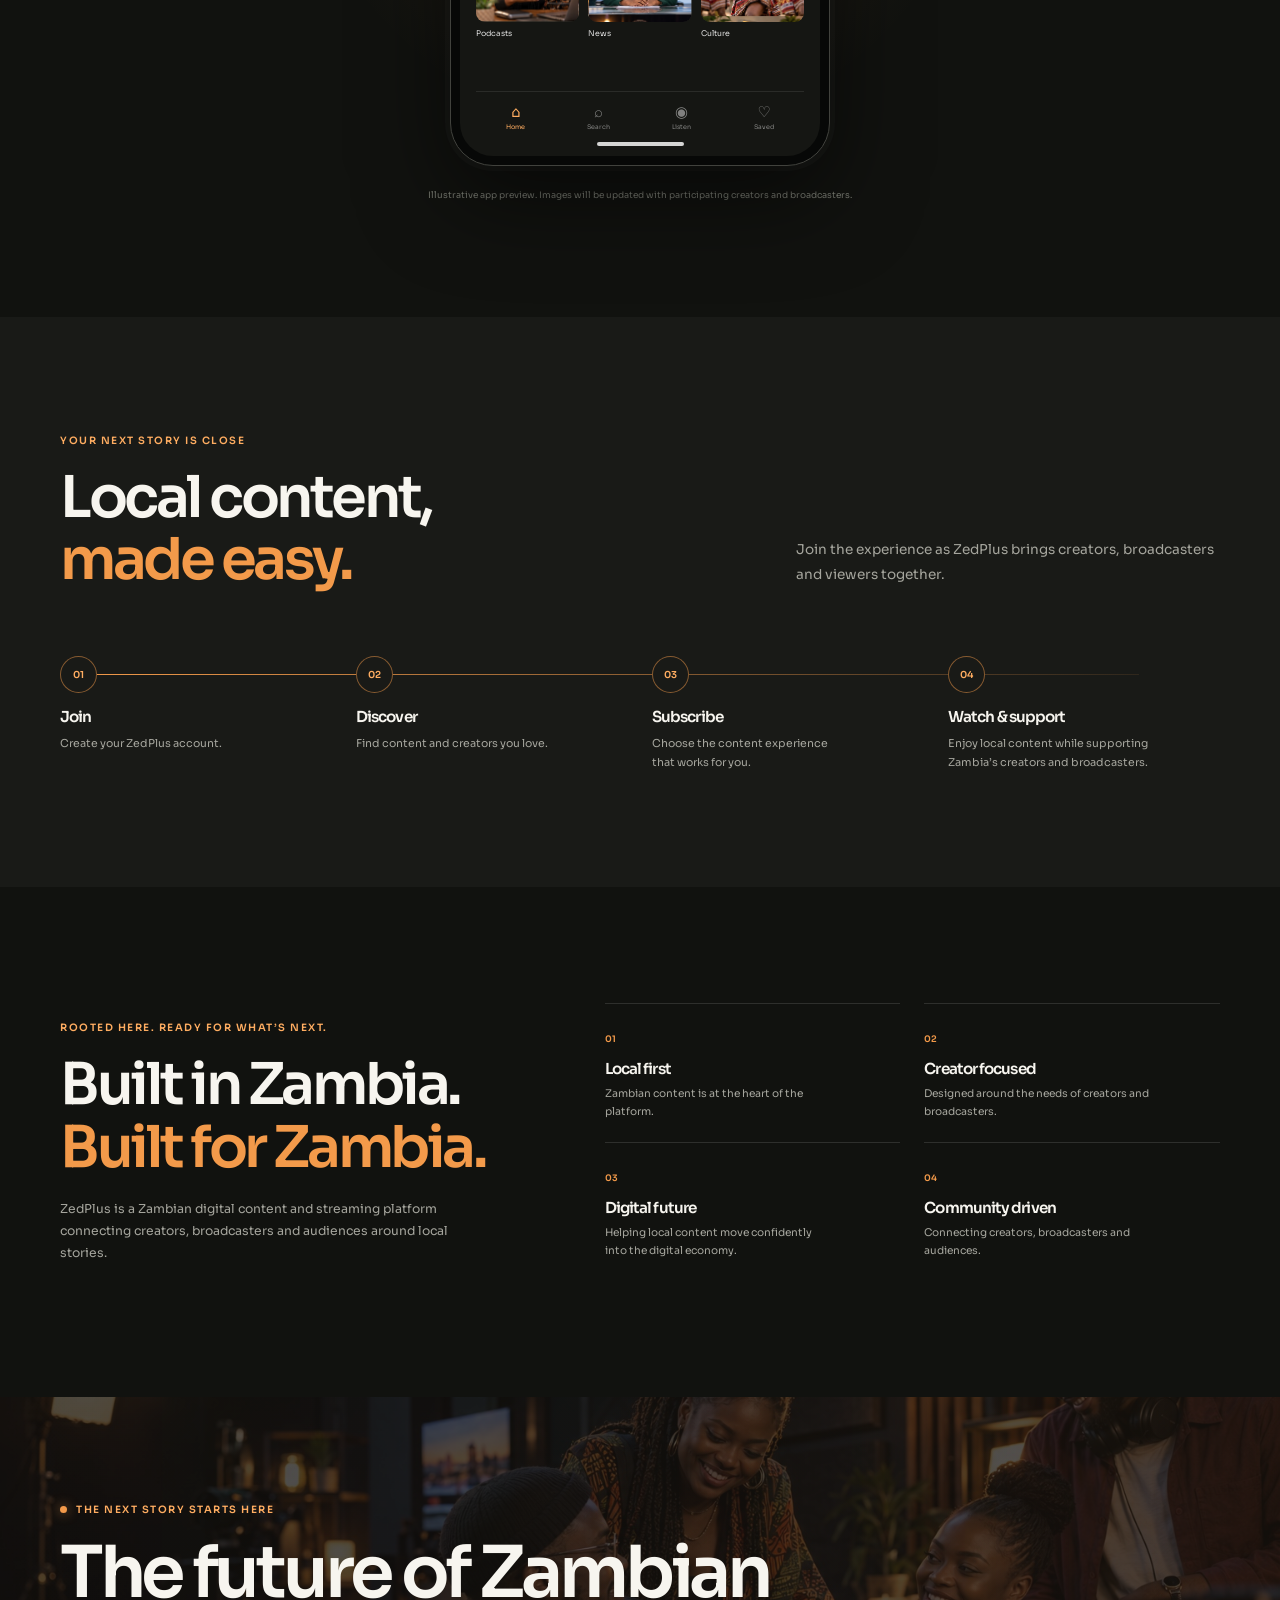
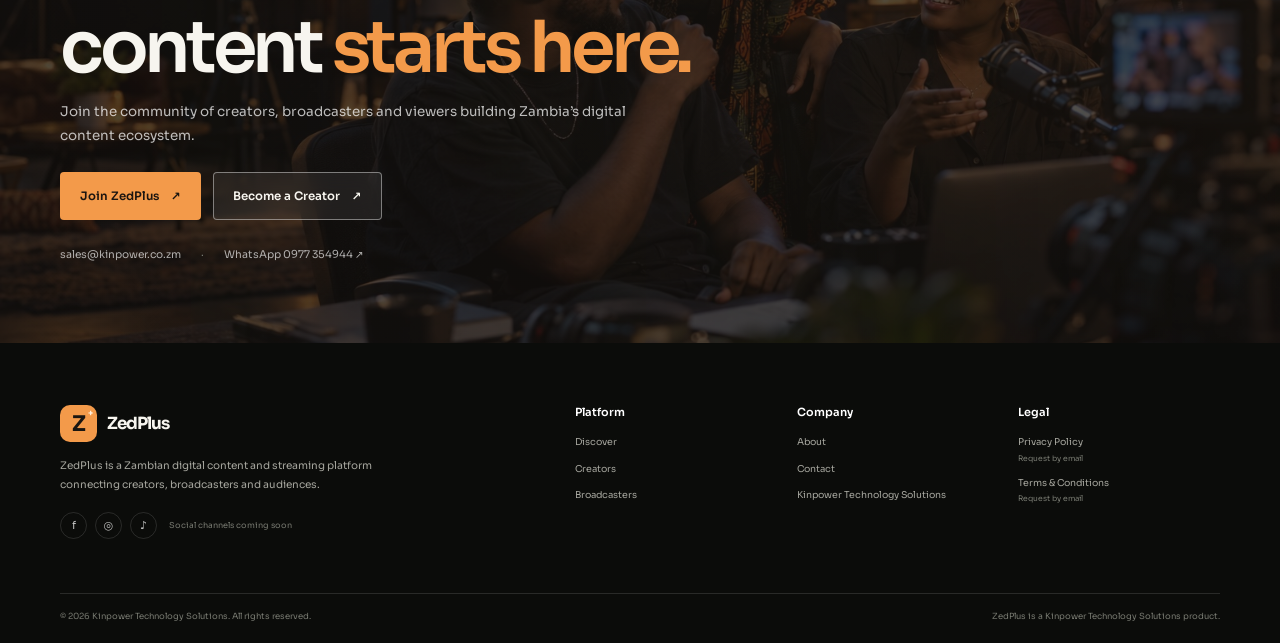
==== commit ce336599: "Replace ZedPlus image tiles with mobile app preview" ====
--- a/zedplus.html
+++ b/zedplus.html
@@ -110,18 +110,32 @@
           <div><p class="eyebrow">A window into Zambia</p><h2 id="viewer-title">Your favourite Zambian content.<br><em>In one place.</em></h2></div>
           <div class="viewer-heading-copy"><p>Explore the stories, sounds and perspectives that make up our local content scene.</p><a class="text-link" href="#how-it-works">Explore ZedPlus <span aria-hidden="true">↓</span></a></div>
         </div>
-        <div class="content-grid">
-          <article class="content-tile tile-entertainment"><div class="tile-image" role="img" aria-label="Entertainment host sharing a story"></div><div class="tile-info"><span>01 / CULTURE</span><h3>Entertainment</h3></div></article>
-          <article class="content-tile tile-music"><div class="tile-image" role="img" aria-label="Singer performing on stage"></div><div class="tile-info"><span>02 / SOUND</span><h3>Music</h3></div></article>
-          <article class="content-tile tile-news"><div class="tile-image" role="img" aria-label="News presenter in a studio"></div><div class="tile-info"><span>03 / CURRENT</span><h3>News</h3></div></article>
-          <article class="content-tile tile-sports"><div class="tile-image" role="img" aria-label="Footballers playing at a local stadium"></div><div class="tile-info"><span>04 / ACTION</span><h3>Sports</h3></div></article>
-          <article class="content-tile tile-culture"><div class="tile-image" role="img" aria-label="Dancer celebrating Zambian culture"></div><div class="tile-info"><span>05 / HERITAGE</span><h3>Culture</h3></div></article>
-          <article class="content-tile tile-comedy"><div class="tile-image" role="img" aria-label="Comedian performing live"></div><div class="tile-info"><span>06 / LAUGHTER</span><h3>Comedy</h3></div></article>
-          <article class="content-tile tile-podcasts"><div class="tile-image" role="img" aria-label="Podcast host recording an episode"></div><div class="tile-info"><span>07 / CONVERSATION</span><h3>Podcasts</h3></div></article>
-          <article class="content-tile tile-education"><div class="tile-image" role="img" aria-label="Educator sharing a lesson on camera"></div><div class="tile-info"><span>08 / IDEAS</span><h3>Education</h3></div></article>
-          <article class="content-tile tile-lifestyle"><div class="tile-image" role="img" aria-label="Lifestyle creator filming a story in Lusaka"></div><div class="tile-info"><span>09 / EVERYDAY</span><h3>Lifestyle</h3></div></article>
+        <div class="app-showcase" role="img" aria-label="Illustrative preview of the ZedPlus mobile app, featuring local music, podcasts and creators.">
+          <div class="app-phone">
+            <div class="app-screen">
+              <div class="app-status"><span>9:41</span><span class="app-status-icons" aria-hidden="true">● ▮ ▰</span></div>
+              <div class="app-topbar"><span class="app-wordmark">Zed<span>Plus</span></span><span class="app-profile-mark" aria-hidden="true">Z</span></div>
+              <div class="app-welcome"><span>DISCOVER ZEDPLUS</span><h3>Stories from<br><em>home.</em></h3></div>
+              <div class="app-categories" aria-hidden="true"><span class="is-active">For you</span><span>Music</span><span>News</span><span>Podcasts</span></div>
+              <div class="app-feature-card">
+                <div class="app-feature-art" style="--sheet-x:-33.333%;--sheet-y:0%"><img src="assets/zedplus-content-grid.jpg" alt="" loading="lazy"></div>
+                <div class="app-feature-shade"></div>
+                <div class="app-feature-label">ILLUSTRATIVE · MUSIC</div>
+                <div class="app-feature-copy"><strong>Local voices.<br>Big moments.</strong><span>Discover what’s happening here.</span></div>
+                <span class="app-play-mark" aria-hidden="true">▶</span>
+              </div>
+              <div class="app-row-heading"><h4>Explore local voices</h4><span>VIEW ALL</span></div>
+              <div class="app-creators" aria-hidden="true">
+                <div class="app-creator"><div class="app-creator-art"><img src="assets/zedplus-content-grid.jpg" alt="" loading="lazy"></div><span>Podcasts</span></div>
+                <div class="app-creator"><div class="app-creator-art"><img src="assets/zedplus-content-grid.jpg" alt="" loading="lazy"></div><span>News</span></div>
+                <div class="app-creator"><div class="app-creator-art"><img src="assets/zedplus-content-grid.jpg" alt="" loading="lazy"></div><span>Culture</span></div>
+              </div>
+              <div class="app-bottom-nav" aria-hidden="true"><span class="selected"><b>⌂</b>Home</span><span><b>⌕</b>Search</span><span><b>◉</b>Listen</span><span><b>♡</b>Saved</span></div>
+              <div class="app-home-indicator" aria-hidden="true"></div>
+            </div>
+          </div>
         </div>
-        <p class="image-disclaimer">Illustrative imagery. Content and availability will depend on participating creators and broadcasters.</p>
+        <p class="image-disclaimer">Illustrative app preview. Images will be updated with participating creators and broadcasters.</p>
       </div>
     </section>
 
--- a/zedplus.css
+++ b/zedplus.css
@@ -126,22 +126,48 @@
 .viewer-heading-copy { display: grid; justify-items: start; gap: 17px; }
 .text-link { color: var(--orange-bright); font-size: .7rem; font-weight: 600; }
 .text-link span { margin-left: 6px; }
-.content-grid { display: grid; grid-template-columns: repeat(3, 1fr); gap: 13px; }
-.content-tile { position: relative; min-height: 224px; overflow: hidden; border-radius: 5px; background: #222; }
-.tile-image { position: absolute; inset: 0; background-image: linear-gradient(0deg, rgba(6,7,6,.9), rgba(6,7,6,.05) 70%), url("assets/zedplus-content-grid.jpg"); background-size: 100% 100%, 300% 300%; transition: transform .35s ease; }
-.content-tile:hover .tile-image { transform: scale(1.05); }
-.tile-entertainment .tile-image { background-position: center, 0% 0%; }
-.tile-music .tile-image { background-position: center, 50% 0%; }
-.tile-news .tile-image { background-position: center, 100% 0%; }
-.tile-sports .tile-image { background-position: center, 0% 50%; }
-.tile-culture .tile-image { background-position: center, 50% 50%; }
-.tile-comedy .tile-image { background-position: center, 100% 50%; }
-.tile-podcasts .tile-image { background-position: center, 0% 100%; }
-.tile-education .tile-image { background-position: center, 50% 100%; }
-.tile-lifestyle .tile-image { background-position: center, 100% 100%; }
-.tile-info { position: absolute; right: 18px; bottom: 16px; left: 18px; }
-.tile-info span { display: block; margin-bottom: 6px; color: var(--orange-bright); font-size: .48rem; font-weight: 600; letter-spacing: .12em; }
-.tile-info h3 { margin: 0; font-size: .96rem; }
+.app-showcase { position: relative; z-index: 0; display: grid; justify-items: center; padding: 24px 0 10px; isolation: isolate; }
+.app-showcase::before { position: absolute; z-index: -1; top: 50%; left: 50%; width: min(78vw, 710px); aspect-ratio: 1; border-radius: 50%; background: radial-gradient(circle, rgba(243,154,74,.14), rgba(243,154,74,.045) 44%, transparent 70%); content: ""; transform: translate(-50%, -50%); }
+.app-phone { width: min(100%, 380px); padding: 9px; border: 1px solid #41423d; border-radius: 43px; background: #070807; box-shadow: 0 30px 90px rgba(0,0,0,.55), 0 0 0 5px rgba(255,255,255,.025); }
+.app-screen { position: relative; display: flex; min-height: 720px; flex-direction: column; overflow: hidden; padding: 12px 16px 10px; border-radius: 33px; background: radial-gradient(ellipse at 50% 0%, rgba(243,154,74,.11), transparent 35%), #151613; }
+.app-status { display: flex; height: 19px; align-items: center; justify-content: space-between; padding: 0 7px; color: rgba(255,255,255,.9); font-size: .58rem; font-weight: 600; }
+.app-status-icons { font-size: .53rem; letter-spacing: .08em; }
+.app-topbar { display: flex; height: 47px; align-items: center; justify-content: space-between; }
+.app-wordmark { font-size: 1.15rem; font-weight: 700; letter-spacing: -.08em; }
+.app-wordmark span { margin-left: 3px; color: var(--orange-bright); font-size: .77rem; font-weight: 500; letter-spacing: -.01em; }
+.app-profile-mark { display: grid; width: 30px; height: 30px; place-items: center; border: 1px solid rgba(243,154,74,.55); border-radius: 50%; color: var(--orange-bright); background: rgba(243,154,74,.1); font-size: .67rem; font-weight: 700; }
+.app-welcome { margin: 14px 0 13px; }
+.app-welcome > span { color: var(--orange-bright); font-size: .48rem; font-weight: 600; letter-spacing: .17em; }
+.app-welcome h3 { margin: 7px 0 0; font-size: 2.15rem; letter-spacing: -.075em; line-height: .98; }
+.app-welcome h3 em { color: var(--orange); font-style: normal; }
+.app-categories { display: flex; gap: 7px; overflow: hidden; margin: 0 -2px 15px; white-space: nowrap; }
+.app-categories span { padding: 7px 10px; border: 1px solid rgba(255,255,255,.1); border-radius: 20px; color: rgba(255,255,255,.67); font-size: .51rem; }
+.app-categories .is-active { border-color: var(--orange); color: #21170f; background: var(--orange); font-weight: 700; }
+.app-feature-card { position: relative; height: 198px; flex: 0 0 auto; overflow: hidden; border: 1px solid rgba(255,255,255,.1); border-radius: 15px; background: #23231f; }
+.app-feature-art, .app-creator-art { position: absolute; inset: 0; overflow: hidden; background: #272722; }
+.app-feature-art img, .app-creator-art img { position: absolute; top: 0; left: 0; width: 300%; max-width: none; height: auto; transform: translate(var(--sheet-x), var(--sheet-y)); }
+.app-feature-art { --sheet-x: 0%; --sheet-y: 0%; }
+.app-feature-shade { position: absolute; inset: 0; background: linear-gradient(0deg, rgba(5,6,5,.91), rgba(5,6,5,.12) 74%); }
+.app-feature-label { position: absolute; top: 13px; left: 13px; padding: 6px 8px; border: 1px solid rgba(255,255,255,.25); border-radius: 3px; color: white; background: rgba(10,11,9,.45); font-size: .43rem; font-weight: 600; letter-spacing: .12em; }
+.app-feature-copy { position: absolute; bottom: 15px; left: 14px; display: grid; gap: 6px; }
+.app-feature-copy strong { font-size: 1.12rem; letter-spacing: -.055em; line-height: 1.1; }
+.app-feature-copy span { color: rgba(255,255,255,.78); font-size: .51rem; }
+.app-play-mark { position: absolute; right: 13px; bottom: 16px; display: grid; width: 31px; height: 31px; place-items: center; padding-left: 2px; border-radius: 50%; color: #21170f; background: var(--orange); font-size: .65rem; }
+.app-row-heading { display: flex; align-items: baseline; justify-content: space-between; gap: 12px; margin: 17px 1px 10px; }
+.app-row-heading h4 { margin: 0; font-size: .77rem; letter-spacing: -.04em; }
+.app-row-heading > span { color: var(--orange-bright); font-size: .43rem; font-weight: 600; letter-spacing: .1em; }
+.app-creators { display: grid; grid-template-columns: repeat(3, 1fr); gap: 9px; }
+.app-creator { display: grid; justify-items: start; gap: 6px; color: rgba(255,255,255,.85); font-size: .49rem; }
+.app-creator-art { position: relative; width: 100%; aspect-ratio: 1; border-radius: 9px; }
+.app-creator:nth-child(1) .app-creator-art { --sheet-x: 0%; --sheet-y: -66.666%; }
+.app-creator:nth-child(2) .app-creator-art { --sheet-x: -66.666%; --sheet-y: 0%; }
+.app-creator:nth-child(3) .app-creator-art { --sheet-x: -33.333%; --sheet-y: -33.333%; }
+.app-bottom-nav { display: grid; grid-template-columns: repeat(4, 1fr); gap: 3px; margin-top: auto; padding-top: 13px; border-top: 1px solid rgba(255,255,255,.09); }
+.app-bottom-nav > span { display: grid; justify-items: center; gap: 3px; color: rgba(255,255,255,.46); font-size: .4rem; }
+.app-bottom-nav b { font-size: .93rem; font-weight: 400; line-height: 1; }
+.app-bottom-nav .selected { color: var(--orange-bright); }
+.app-home-indicator { width: 87px; height: 4px; flex: 0 0 auto; align-self: center; margin-top: 11px; border-radius: 4px; background: rgba(255,255,255,.82); }
+.viewer-section .image-disclaimer { text-align: center; }
 .image-disclaimer { margin: 13px 0 0; color: var(--quiet); font-size: .56rem; text-align: right; }
 
 .how-section { background: #191a17; }
@@ -238,11 +264,6 @@
   .broadcaster-section .split-image { min-height: 300px; }
   .image-tag { top: 22px; left: 20px; }
   .image-caption { bottom: 28px; left: 23px; }
-  .content-grid { grid-template-columns: repeat(2, 1fr); gap: 9px; }
-  .content-tile { min-height: 185px; }
-  .tile-info { right: 12px; bottom: 12px; left: 12px; }
-  .tile-info h3 { font-size: .82rem; }
-  .tile-info span { font-size: .43rem; }
   .steps-grid { grid-template-columns: 1fr 1fr; gap: 25px 16px; margin-top: 40px; }
   .steps-grid::before { display: none; }
   .steps-grid li { padding-top: 48px; }
@@ -258,7 +279,6 @@
   .feature-grid { grid-template-columns: 1fr; }
   .feature-card { min-height: 265px; padding: 22px; }
   .feature-card h3 br { display: none; }
-  .content-tile { min-height: 158px; }
   .footer-links { grid-template-columns: 1fr 1fr; row-gap: 28px; }
   .footer-bottom { flex-direction: column; gap: 8px; line-height: 1.6; }
   .social-coming { flex-wrap: wrap; }
